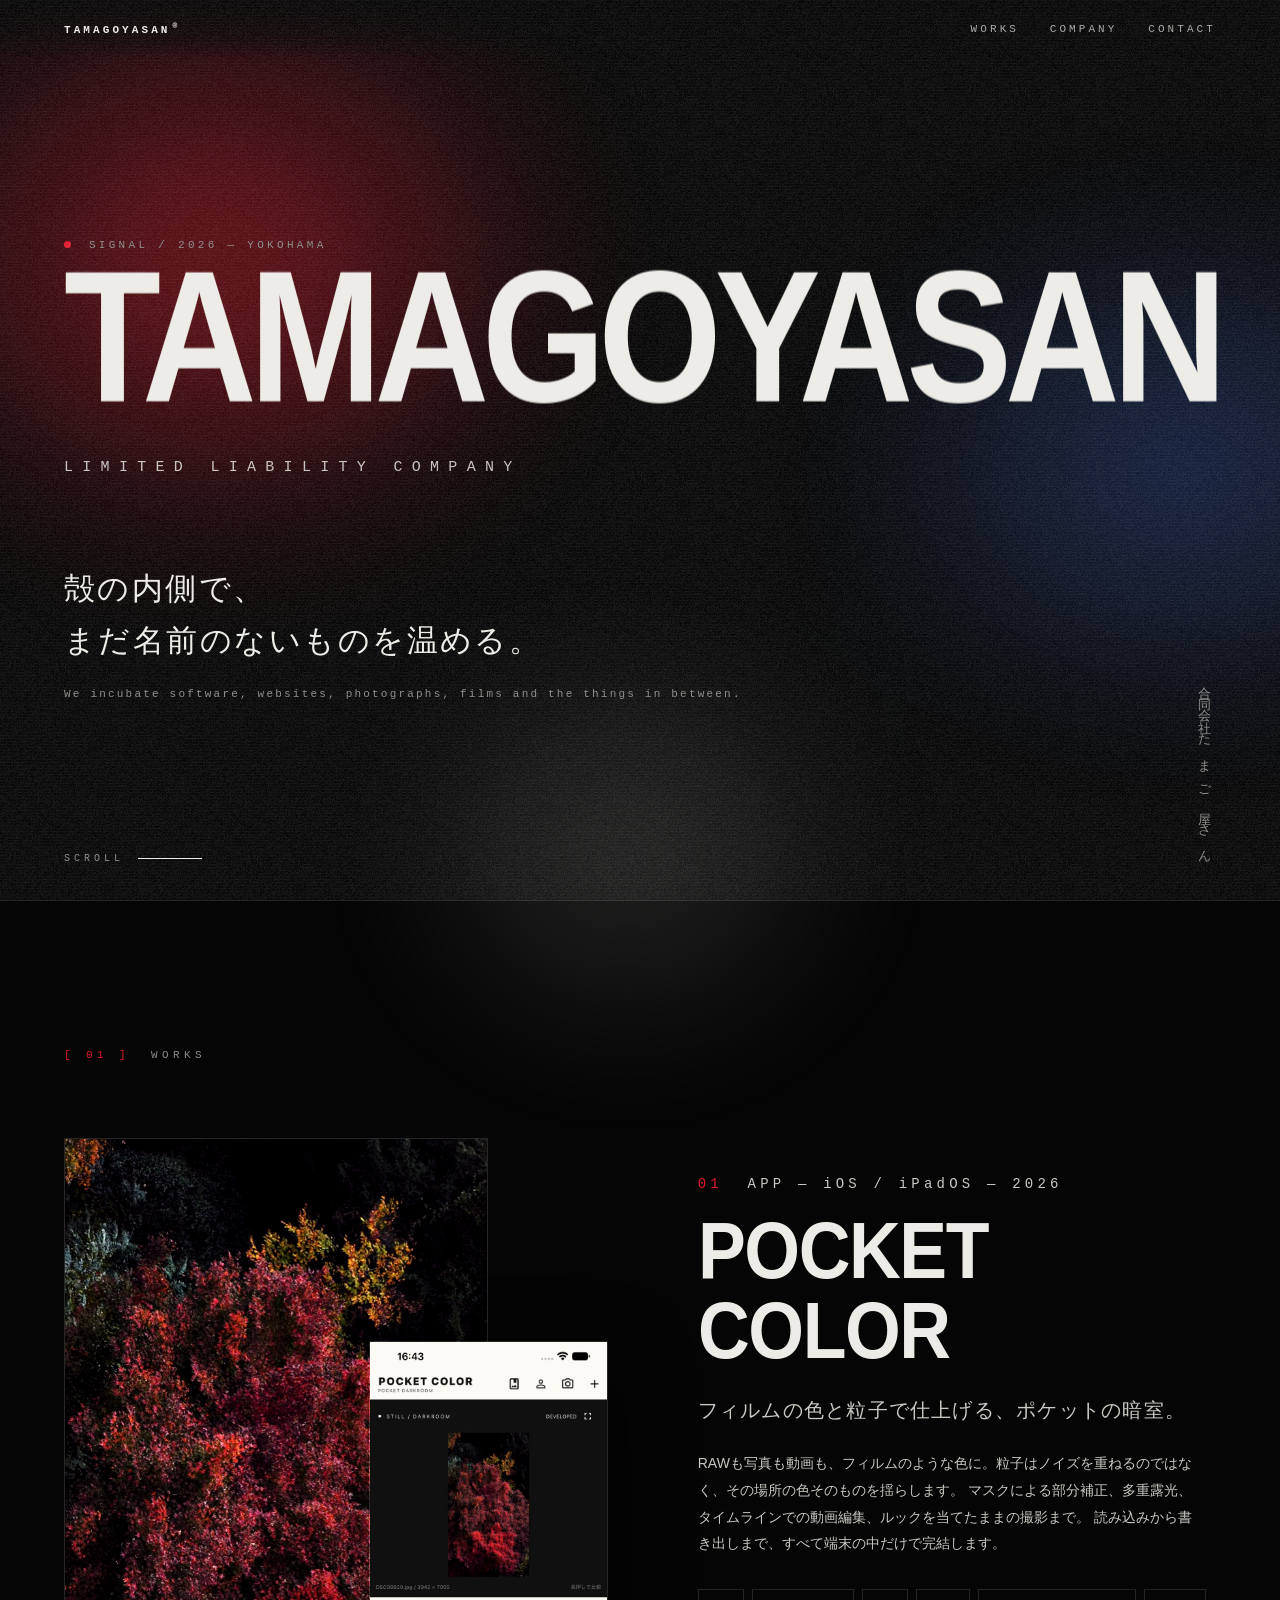
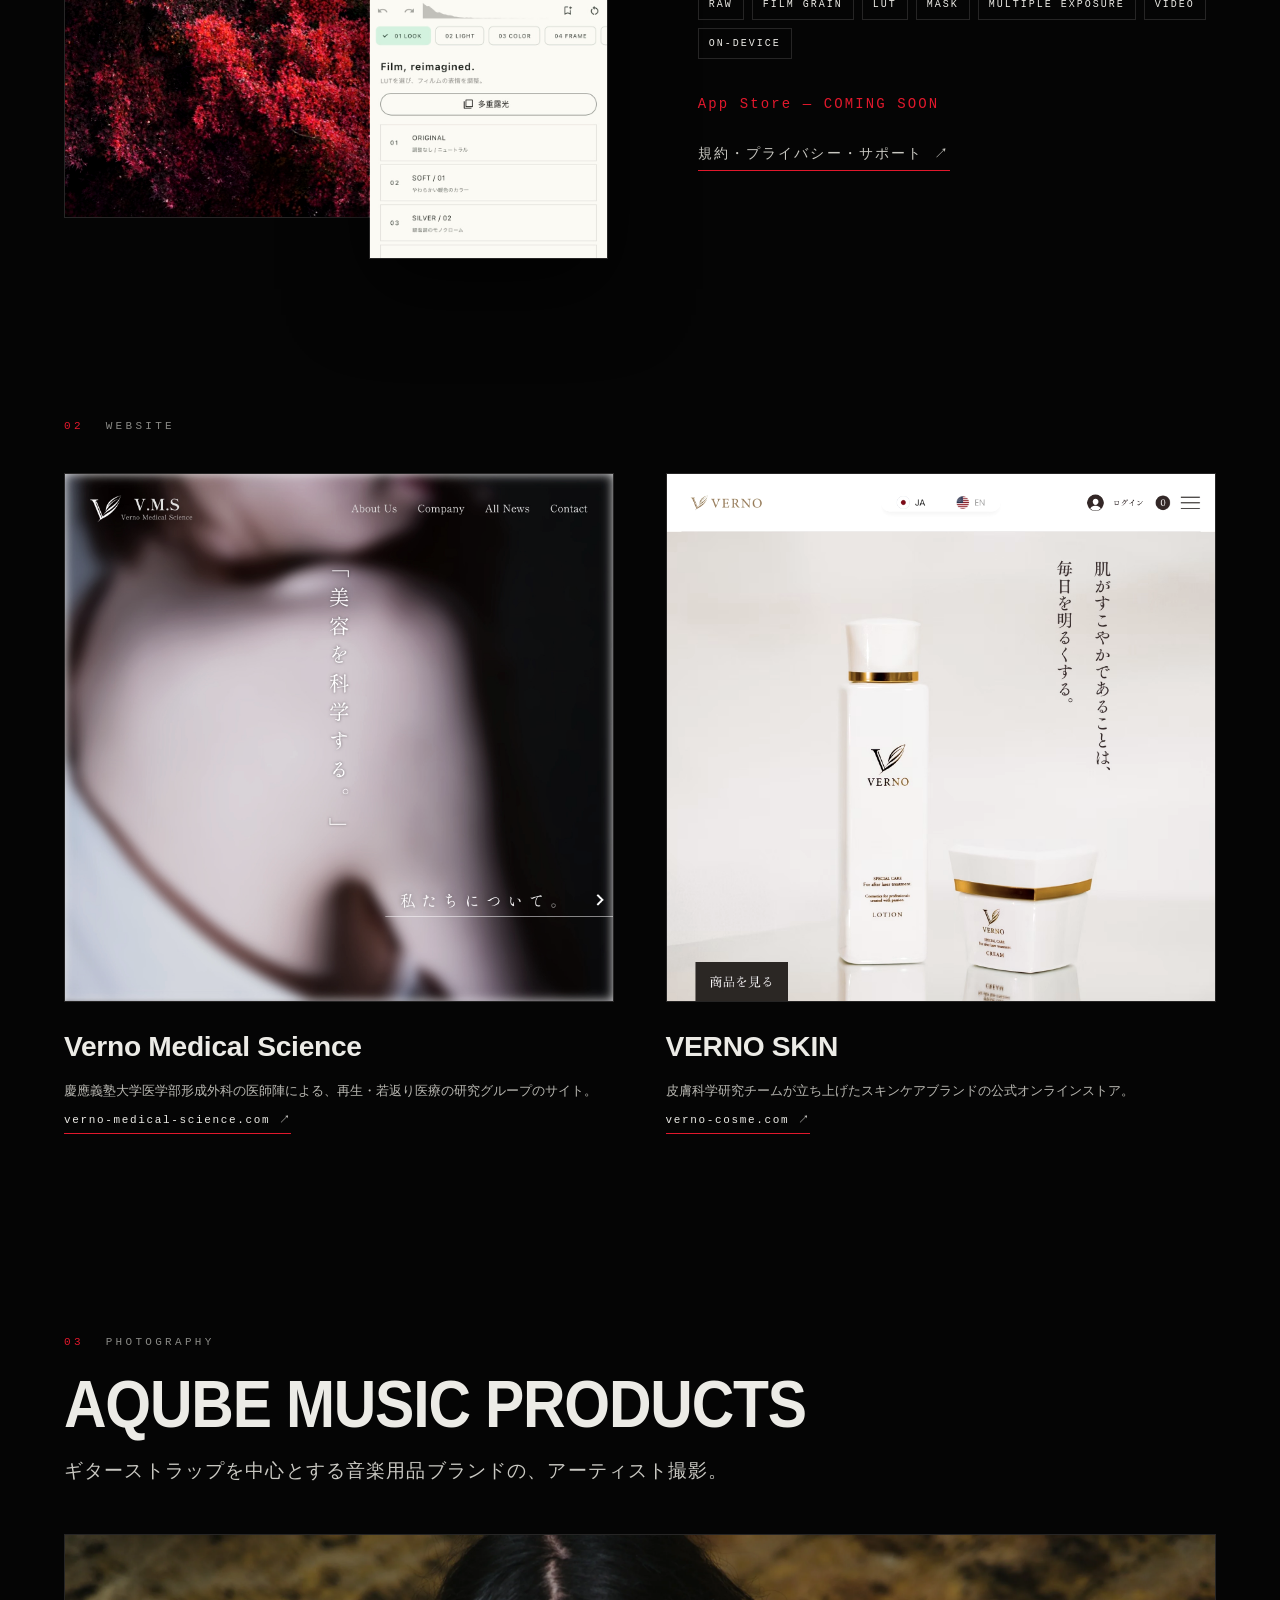
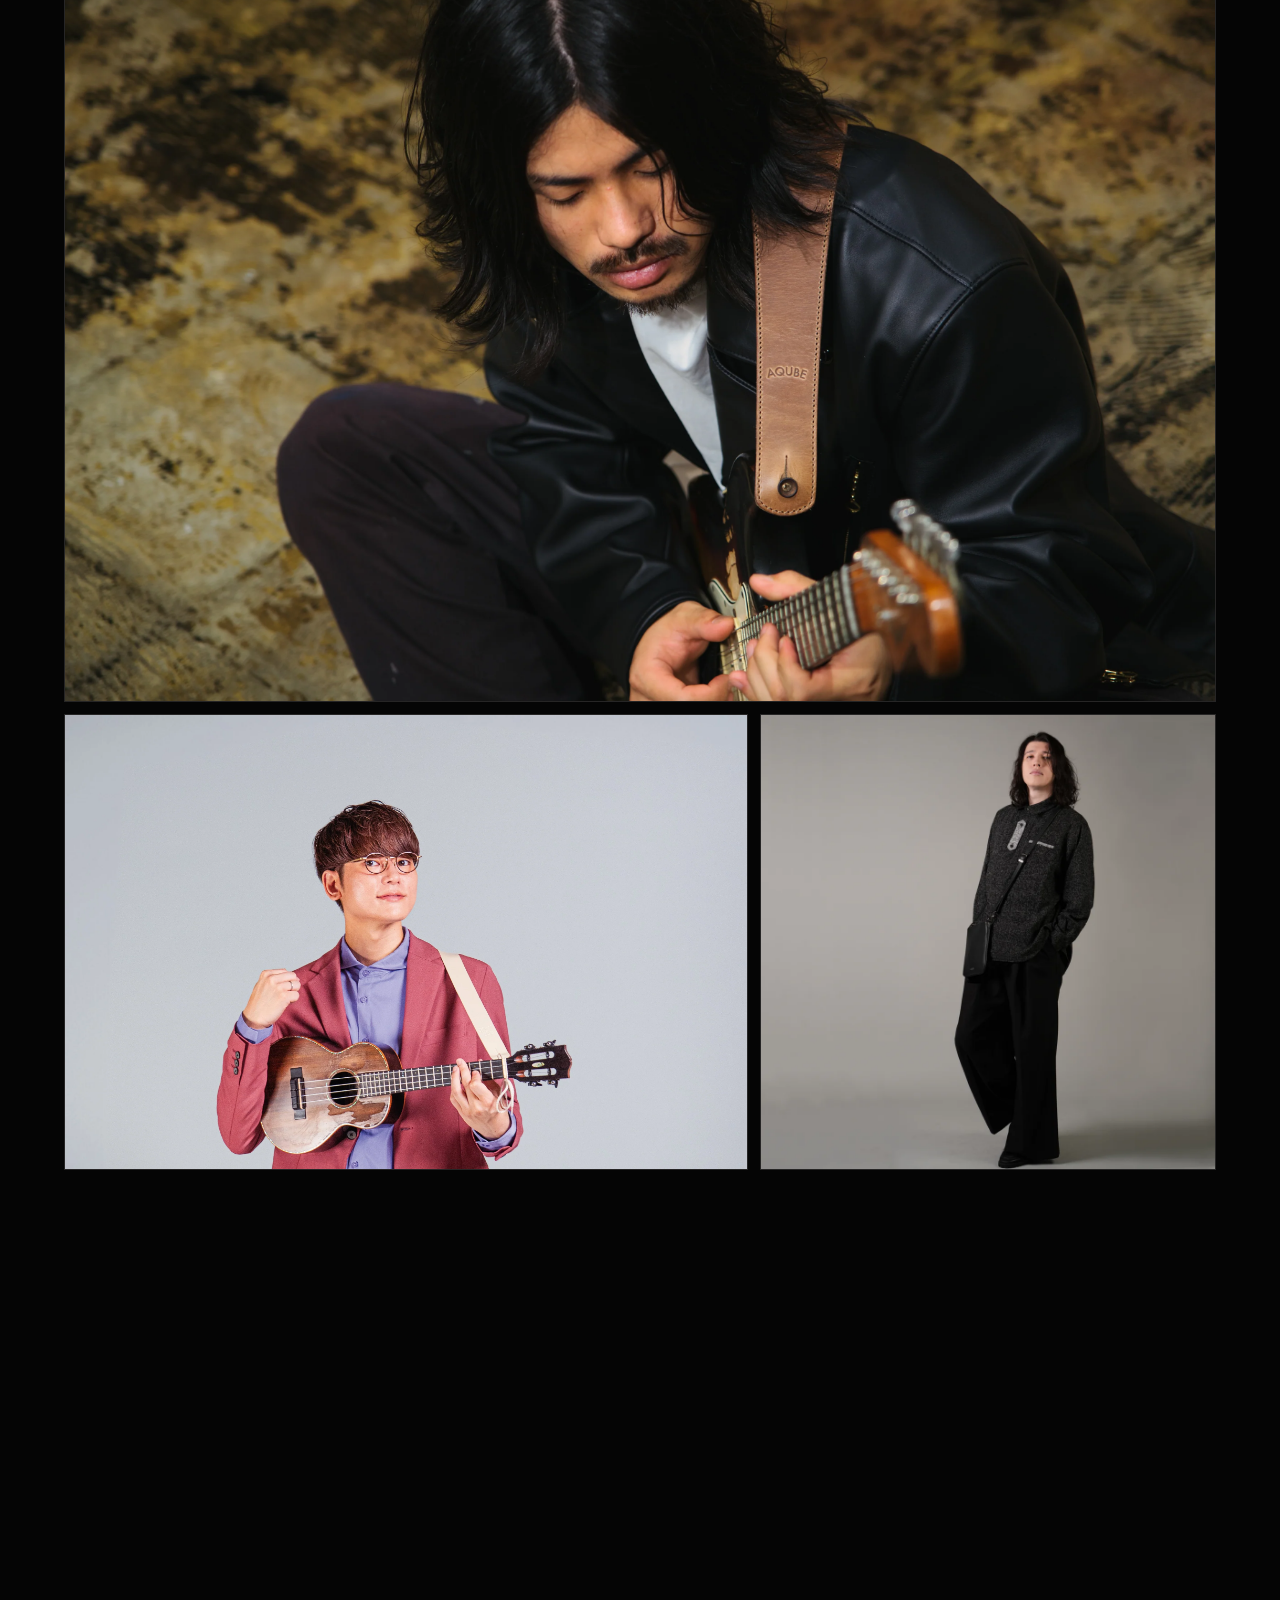
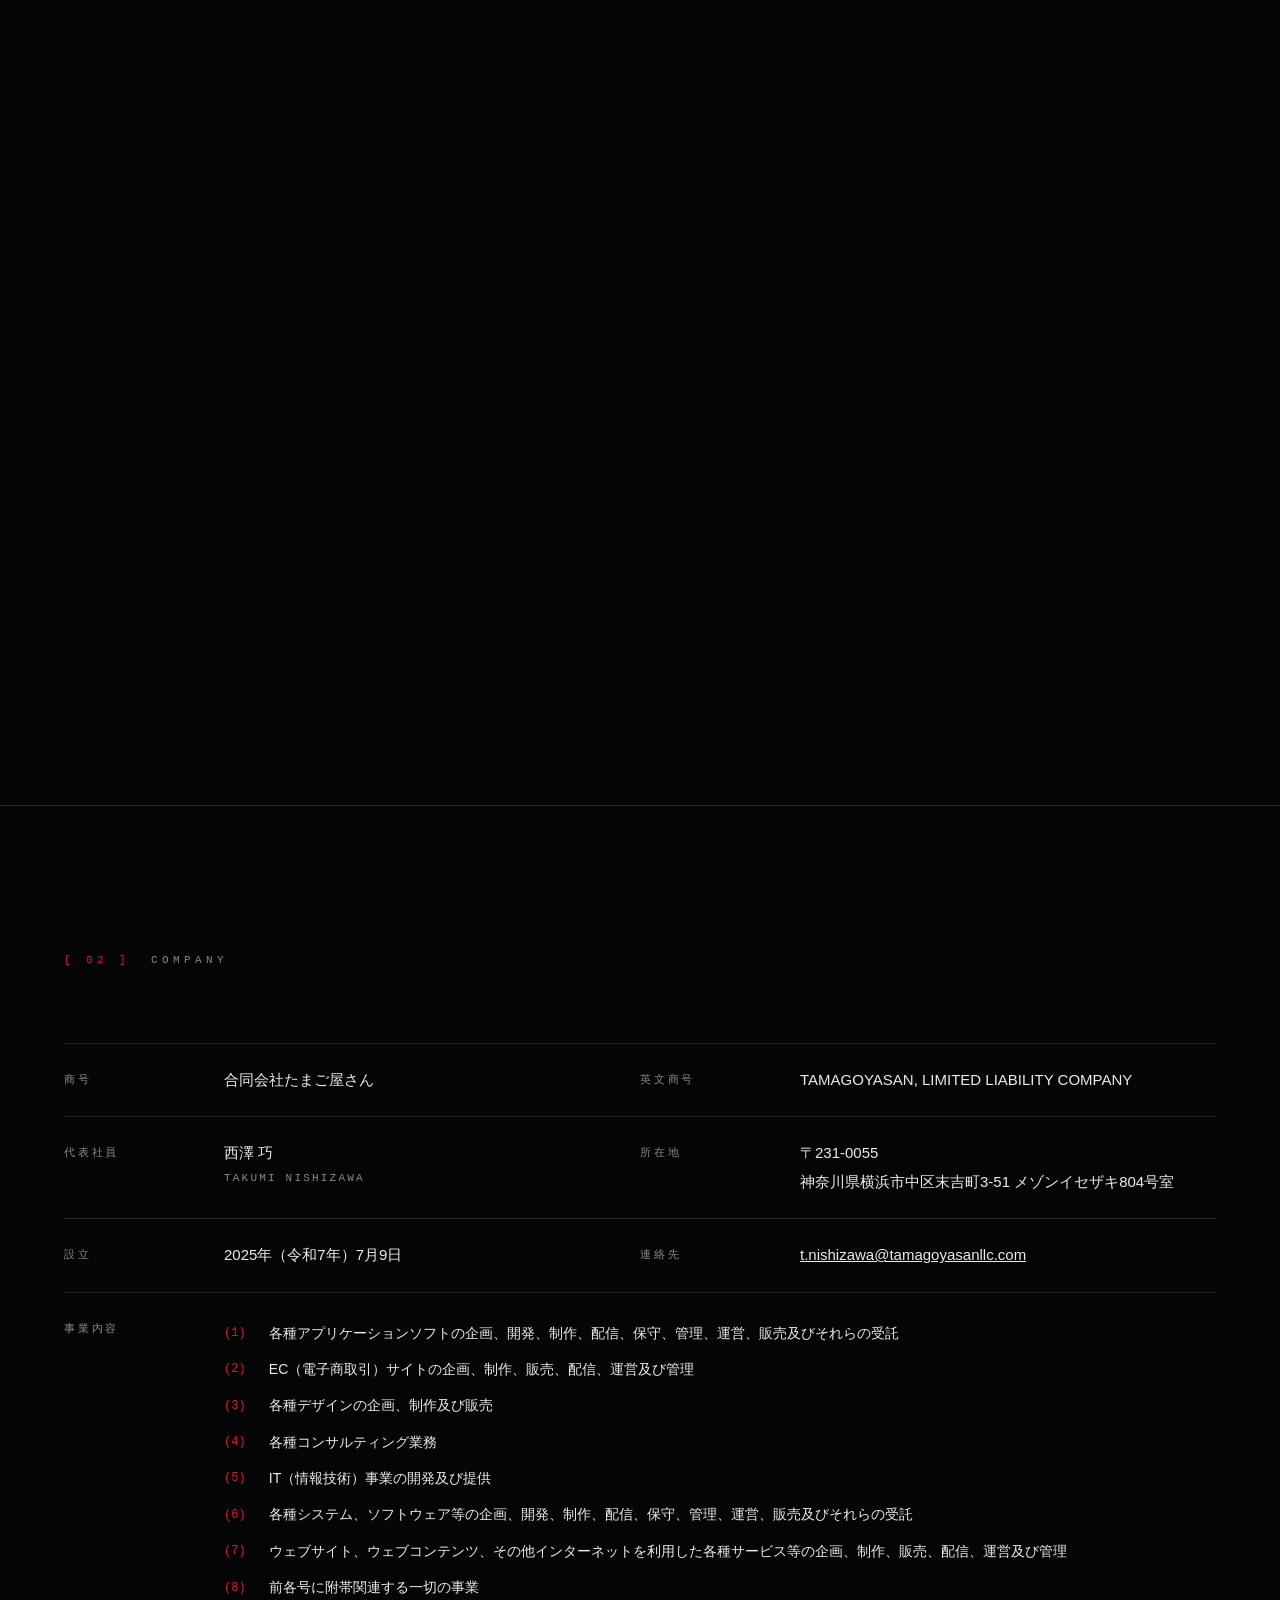
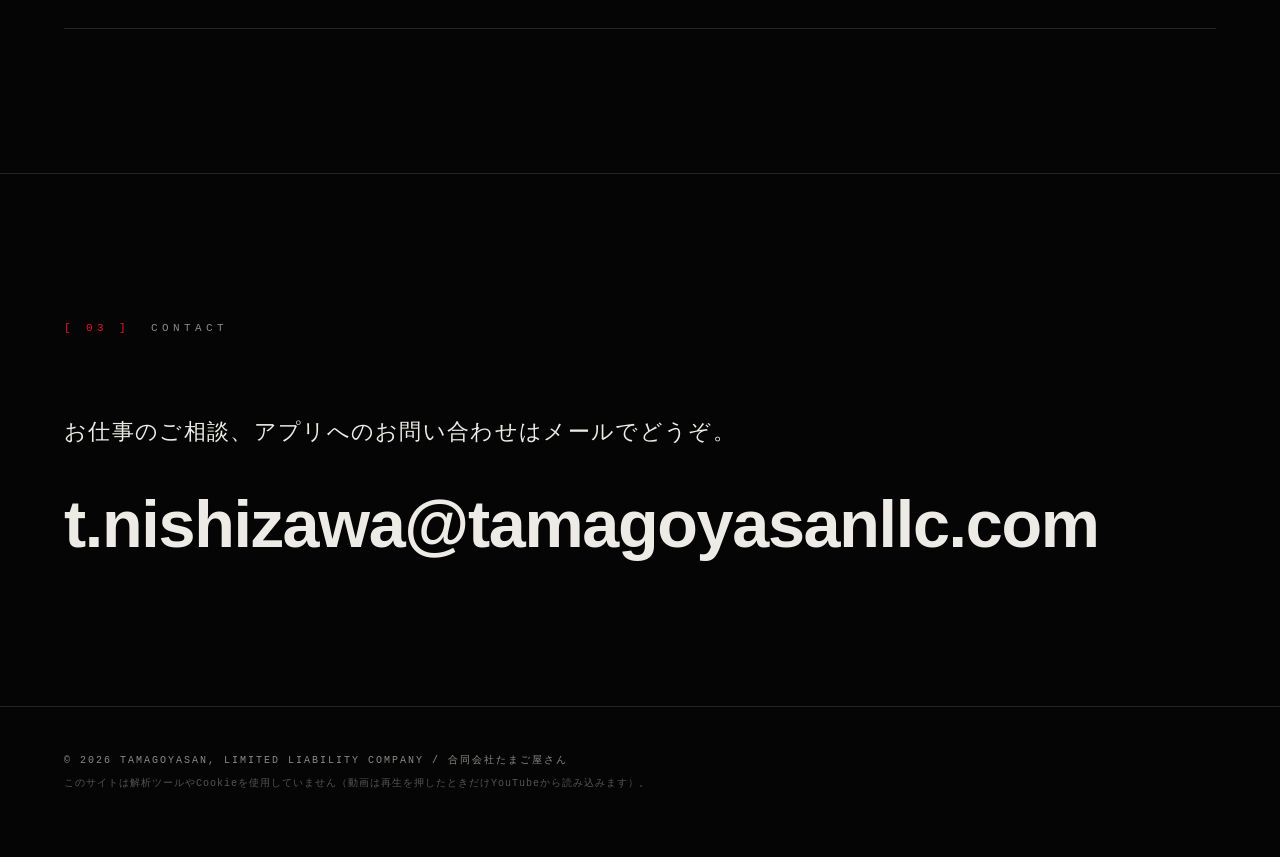
==== index.html @ 2b870dfb "WORKS: Verno sites, AQUBE photography, ORENCH. music video Co-authored-by: Cursor <cursoragent@curso" ====
<!doctype html>
<html lang="ja">
<head>
<meta charset="utf-8">
<meta name="viewport" content="width=device-width, initial-scale=1, viewport-fit=cover">
<title>合同会社たまご屋さん — TAMAGOYASAN, LIMITED LIABILITY COMPANY</title>
<meta name="description" content="合同会社たまご屋さん（TAMAGOYASAN, LIMITED LIABILITY COMPANY）。アプリケーション、ウェブ、デザインの企画・開発。写真・動画アプリ POCKET COLOR を開発しています。">
<meta name="theme-color" content="#050505">
<meta property="og:title" content="合同会社たまご屋さん — TAMAGOYASAN, LLC">
<meta property="og:description" content="アプリケーション、ウェブ、デザインの企画・開発。">
<meta property="og:type" content="website">
<meta property="og:url" content="https://tamagoyasanllc.com/">
<link rel="icon" href="assets/pocket-color-icon.png">
<link rel="stylesheet" href="style.css">
</head>
<body>
<div id="grain" aria-hidden="true"></div>
<div class="veil" aria-hidden="true"><i></i><i></i><i></i></div>
<div class="scan" aria-hidden="true"></div>

<header class="bar">
  <a class="mark" href="#top">TAMAGOYASAN<span>®</span></a>
  <nav>
    <a href="#works">WORKS</a>
    <a href="#company">COMPANY</a>
    <a href="#contact">CONTACT</a>
  </nav>
</header>

<main id="top">
  <section class="hero">
    <p class="signal"><span class="dot"></span> SIGNAL / 2026 — YOKOHAMA</p>
    <h1 class="title" data-text="TAMAGOYASAN">TAMAGOYASAN</h1>
    <p class="sub">LIMITED LIABILITY COMPANY</p>
    <p class="vertical" aria-hidden="true">合同会社たまご屋さん</p>
    <p class="lead">
      殻の内側で、<br>まだ名前のないものを温める。
    </p>
    <p class="lead-en">We incubate software, websites, photographs, films and the things in between.</p>
    <a class="down" href="#works" aria-label="下へ">SCROLL<span></span></a>
  </section>

  <section id="works" class="block">
    <h2 class="label"><span>[ 01 ]</span> WORKS</h2>

    <article class="work reveal">
      <div class="work-visual">
        <img class="shot" src="assets/pocket-color-full.jpg" alt="POCKET COLOR の全画面表示。紅葉を AMBER のルックで現像した写真" loading="lazy">
        <img class="shot small" src="assets/pocket-color-look.jpg" alt="POCKET COLOR のルックを選ぶ画面" loading="lazy">
      </div>
      <div class="work-text">
        <p class="kicker"><span class="no">01</span> APP — iOS / iPadOS — 2026</p>
        <h3 class="glitch" data-text="POCKET COLOR">POCKET COLOR</h3>
        <p class="jp">フィルムの色と粒子で仕上げる、ポケットの暗室。</p>
        <p>
          RAWも写真も動画も、フィルムのような色に。粒子はノイズを重ねるのではなく、その場所の色そのものを揺らします。
          マスクによる部分補正、多重露光、タイムラインでの動画編集、ルックを当てたままの撮影まで。
          読み込みから書き出しまで、すべて端末の中だけで完結します。
        </p>
        <ul class="tags">
          <li>RAW</li><li>FILM GRAIN</li><li>LUT</li><li>MASK</li><li>MULTIPLE EXPOSURE</li><li>VIDEO</li><li>ON-DEVICE</li>
        </ul>
        <p class="links">
          <span class="soon">App Store — COMING SOON</span>
          <a href="https://tamagoya-san.github.io/pocketcolor-lab-legal/legal/">規約・プライバシー・サポート ↗</a>
        </p>
      </div>
    </article>

    <div class="group reveal">
      <p class="kicker"><span class="no">02</span> WEBSITE</p>
      <div class="sites">
        <a class="site" href="https://verno-medical-science.com/" target="_blank" rel="noopener">
          <span class="frame"><img src="assets/verno-medical-science.jpg" alt="Verno Medical Science のトップページ。「美容を科学する。」の縦書き" loading="lazy"></span>
          <span class="caption">
            <strong class="glitch" data-text="Verno Medical Science">Verno Medical Science</strong>
            <span>慶應義塾大学医学部形成外科の医師陣による、再生・若返り医療の研究グループのサイト。</span>
            <span class="url">verno-medical-science.com ↗</span>
          </span>
        </a>
        <a class="site" href="https://www.verno-cosme.com/" target="_blank" rel="noopener">
          <span class="frame"><img src="assets/verno-skin.jpg" alt="VERNO SKIN のトップページ。ローションとクリームの製品写真" loading="lazy"></span>
          <span class="caption">
            <strong class="glitch" data-text="VERNO SKIN">VERNO SKIN</strong>
            <span>皮膚科学研究チームが立ち上げたスキンケアブランドの公式オンラインストア。</span>
            <span class="url">verno-cosme.com ↗</span>
          </span>
        </a>
      </div>
    </div>

    <div class="group reveal">
      <p class="kicker"><span class="no">03</span> PHOTOGRAPHY</p>
      <h3 class="glitch client" data-text="AQUBE MUSIC PRODUCTS">AQUBE MUSIC PRODUCTS</h3>
      <p class="jp">ギターストラップを中心とする音楽用品ブランドの、アーティスト撮影。</p>
      <div class="photos">
        <img class="p1" src="assets/Aqube/DSC05023.webp" alt="AQUBE のストラップを掛け、床に座ってギターを弾く男性" loading="lazy">
        <img class="p2" src="assets/Aqube/card.webp" alt="ウクレレを抱えて拳を握る、眼鏡の男性" loading="lazy">
        <img class="p3" src="assets/Aqube/DSC00308.webp" alt="黒い服にショルダーバッグを掛けて立つ、長髪の男性" loading="lazy">
      </div>
    </div>

    <div class="group reveal">
      <p class="kicker"><span class="no">04</span> MUSIC VIDEO — MAIN CAMERA</p>
      <h3 class="glitch client" data-text="ORENCH.『今更』">ORENCH.『今更』</h3>
      <p class="jp">ミュージックビデオのメインカメラを担当。</p>
      <button class="film" type="button" data-video="Rwt-NJANCQM" aria-label="ORENCH.『今更』Music Video を再生">
        <img src="assets/orench-imasara.jpg" alt="ORENCH.『今更』のサムネイル。上空から見た陸上競技場のトラック" loading="lazy">
        <span class="play" aria-hidden="true">▶ PLAY</span>
      </button>
      <p class="note">再生を押したときだけ YouTube から読み込みます。<a href="https://www.youtube.com/watch?v=Rwt-NJANCQM" target="_blank" rel="noopener">YouTubeで見る ↗</a></p>
    </div>
  </section>

  <section id="company" class="block">
    <h2 class="label"><span>[ 02 ]</span> COMPANY</h2>
    <dl class="profile reveal">
      <div><dt>商号</dt><dd>合同会社たまご屋さん</dd></div>
      <div><dt>英文商号</dt><dd>TAMAGOYASAN, LIMITED LIABILITY COMPANY</dd></div>
      <div><dt>代表社員</dt><dd>西澤 巧 <span class="en">TAKUMI NISHIZAWA</span></dd></div>
      <div><dt>所在地</dt><dd>〒231-0055<br>神奈川県横浜市中区末吉町3-51 メゾンイセザキ804号室</dd></div>
      <div><dt>設立</dt><dd>2025年（令和7年）7月9日</dd></div>
      <div><dt>連絡先</dt><dd><a href="mailto:t.nishizawa@tamagoyasanllc.com">t.nishizawa@tamagoyasanllc.com</a></dd></div>
      <div class="wide">
        <dt>事業内容</dt>
        <dd>
          <ol class="purposes">
            <li>各種アプリケーションソフトの企画、開発、制作、配信、保守、管理、運営、販売及びそれらの受託</li>
            <li>EC（電子商取引）サイトの企画、制作、販売、配信、運営及び管理</li>
            <li>各種デザインの企画、制作及び販売</li>
            <li>各種コンサルティング業務</li>
            <li>IT（情報技術）事業の開発及び提供</li>
            <li>各種システム、ソフトウェア等の企画、開発、制作、配信、保守、管理、運営、販売及びそれらの受託</li>
            <li>ウェブサイト、ウェブコンテンツ、その他インターネットを利用した各種サービス等の企画、制作、販売、配信、運営及び管理</li>
            <li>前各号に附帯関連する一切の事業</li>
          </ol>
        </dd>
      </div>
    </dl>
  </section>

  <section id="contact" class="block contact">
    <h2 class="label"><span>[ 03 ]</span> CONTACT</h2>
    <p class="reveal">お仕事のご相談、アプリへのお問い合わせはメールでどうぞ。</p>
    <a class="mail reveal glitch" data-text="t.nishizawa@tamagoyasanllc.com" href="mailto:t.nishizawa@tamagoyasanllc.com">t.nishizawa@tamagoyasanllc.com</a>
  </section>
</main>

<footer class="foot">
  <p>© 2026 TAMAGOYASAN, LIMITED LIABILITY COMPANY / 合同会社たまご屋さん</p>
  <p class="quiet">このサイトは解析ツールやCookieを使用していません（動画は再生を押したときだけYouTubeから読み込みます）。</p>
</footer>

<script src="main.js"></script>
</body>
</html>
---- style.css ----
:root {
  --ink: #050505;
  --paper: #ecebe6;
  --dim: #8a8a86;
  --line: rgba(236, 235, 230, .14);
  --red: #e1182c;
  --cyan: #3fe0e6;
  --sans: "Helvetica Neue", "Hiragino Kaku Gothic ProN", "Hiragino Sans", "Noto Sans JP", sans-serif;
  --serif: "Hiragino Mincho ProN", "Yu Mincho", "Noto Serif JP", serif;
  --mono: "SF Mono", ui-monospace, Menlo, monospace;
}

* { box-sizing: border-box; }
html { scroll-behavior: smooth; background: var(--ink); }
body {
  margin: 0;
  color: var(--paper);
  background: var(--ink);
  font-family: var(--sans);
  line-height: 1.9;
  -webkit-font-smoothing: antialiased;
  overflow-x: hidden;
}
a { color: inherit; }
::selection { background: var(--red); color: var(--ink); }

/* Film grain, a slow veil of light behind everything, and the faint lines of a screen. */
#grain {
  position: fixed; inset: 0; width: 100%; height: 100%;
  pointer-events: none; z-index: 50; opacity: .075; mix-blend-mode: screen;
}
.veil { position: fixed; inset: -20%; z-index: 0; pointer-events: none; filter: blur(70px); opacity: .9; }
.veil i {
  position: absolute; border-radius: 50%; mix-blend-mode: screen;
  animation: drift 26s ease-in-out infinite alternate;
}
.veil i:nth-child(1) { width: 60vw; height: 70vh; left: 5%; top: 10%; background: radial-gradient(closest-side, rgba(225, 24, 44, .55), transparent); }
.veil i:nth-child(2) { width: 55vw; height: 60vh; right: 0; top: 30%; background: radial-gradient(closest-side, rgba(63, 110, 230, .35), transparent); animation-duration: 34s; animation-delay: -8s; }
.veil i:nth-child(3) { width: 40vw; height: 50vh; left: 35%; bottom: 0; background: radial-gradient(closest-side, rgba(236, 235, 230, .18), transparent); animation-duration: 41s; animation-delay: -15s; }
@keyframes drift {
  0% { transform: translate3d(0, 0, 0) scale(1) rotate(0deg); }
  50% { transform: translate3d(8vw, -6vh, 0) scale(1.15) rotate(12deg); }
  100% { transform: translate3d(-6vw, 8vh, 0) scale(.9) rotate(-8deg); }
}
.scan {
  position: fixed; inset: 0; pointer-events: none; z-index: 49;
  background: repeating-linear-gradient(to bottom, rgba(255, 255, 255, .025) 0 1px, transparent 1px 3px);
}

/* Header */
.bar {
  position: fixed; top: 0; left: 0; right: 0; z-index: 40;
  display: flex; justify-content: space-between; align-items: center;
  padding: max(18px, env(safe-area-inset-top)) 5vw 18px;
  font-family: var(--mono); font-size: 11px; letter-spacing: .28em;
  background: linear-gradient(to bottom, rgba(5, 5, 5, .92), rgba(5, 5, 5, .6) 60%, transparent);
}
.bar .mark { text-decoration: none; font-weight: 700; }
.bar .mark span { font-size: 8px; vertical-align: super; margin-left: 2px; }
.bar nav { display: flex; gap: 2.4vw; }
.bar nav a { text-decoration: none; opacity: .7; transition: opacity .2s; }
.bar nav a:hover { opacity: 1; }

/* Hero */
.hero {
  position: relative; min-height: 100svh;
  display: flex; flex-direction: column; justify-content: center;
  padding: 120px 5vw 80px;
}
.signal { font-family: var(--mono); font-size: 11px; letter-spacing: .3em; color: var(--dim); margin: 0 0 3vh; }
.dot { display: inline-block; width: 7px; height: 7px; border-radius: 50%; background: var(--red); margin-right: 8px; animation: blink 1.6s steps(2) infinite; }
@keyframes blink { 50% { opacity: .15; } }
.title {
  position: relative; margin: 0; line-height: .82;
  font-size: clamp(44px, 12.4vw, 230px); font-weight: 800; letter-spacing: -.045em;
  transform: scaleY(1.18); transform-origin: left bottom;
}
.sub { font-family: var(--mono); letter-spacing: .62em; font-size: clamp(10px, 1.2vw, 15px); margin: 4.5vh 0 0; color: var(--paper); opacity: .82; }
.lead { font-family: var(--serif); font-size: clamp(20px, 2.4vw, 34px); line-height: 1.7; margin: 9vh 0 0; letter-spacing: .08em; }
.lead-en { font-family: var(--mono); font-size: 11px; letter-spacing: .2em; color: var(--dim); margin: 1.5em 0 0; }
.vertical {
  position: absolute; right: 5vw; bottom: 32px;
  writing-mode: vertical-rl; font-family: var(--serif); font-size: 13px; letter-spacing: .9em;
  color: var(--dim); margin: 0;
}
.down {
  position: absolute; left: 5vw; bottom: 32px; font-family: var(--mono); font-size: 10px; letter-spacing: .4em;
  text-decoration: none; color: var(--dim); display: flex; align-items: center; gap: 14px;
}
.down span { display: block; width: 64px; height: 1px; background: var(--dim); position: relative; overflow: hidden; }
.down span::after { content: ""; position: absolute; inset: 0; background: var(--paper); animation: run 2.2s cubic-bezier(.7, 0, .3, 1) infinite; }
@keyframes run { from { transform: translateX(-100%); } to { transform: translateX(100%); } }

/* The glitch: the same word twice, in red and in cyan, cut into slices that slip now and then. */
.glitch, .title { position: relative; }
.glitch::before, .glitch::after, .title::before, .title::after {
  content: attr(data-text); position: absolute; inset: 0; pointer-events: none; opacity: 0;
}
.glitch::before, .title::before { color: var(--red); mix-blend-mode: screen; }
.glitch::after, .title::after { color: var(--cyan); mix-blend-mode: screen; }
.is-glitching::before { opacity: .9; animation: slice-a .42s steps(6) both; }
.is-glitching::after { opacity: .75; animation: slice-b .42s steps(6) both; }
@keyframes slice-a {
  0% { clip-path: inset(10% 0 70% 0); transform: translate(-6px, 0); }
  20% { clip-path: inset(55% 0 20% 0); transform: translate(5px, 0); }
  40% { clip-path: inset(30% 0 45% 0); transform: translate(-3px, 0); }
  60% { clip-path: inset(80% 0 5% 0); transform: translate(7px, 0); }
  80% { clip-path: inset(5% 0 85% 0); transform: translate(-4px, 0); }
  100% { clip-path: inset(0 0 100% 0); transform: none; }
}
@keyframes slice-b {
  0% { clip-path: inset(65% 0 10% 0); transform: translate(6px, 0); }
  20% { clip-path: inset(15% 0 60% 0); transform: translate(-5px, 0); }
  40% { clip-path: inset(40% 0 35% 0); transform: translate(4px, 0); }
  60% { clip-path: inset(0 0 80% 0); transform: translate(-7px, 0); }
  80% { clip-path: inset(75% 0 10% 0); transform: translate(3px, 0); }
  100% { clip-path: inset(100% 0 0 0); transform: none; }
}

/* Sections */
.block { padding: 16vh 5vw; border-top: 1px solid var(--line); position: relative; }
.label { font-family: var(--mono); font-weight: 400; font-size: 11px; letter-spacing: .4em; margin: 0 0 8vh; color: var(--dim); }
.label span { color: var(--red); margin-right: 10px; }

.work { display: grid; grid-template-columns: minmax(0, 1.05fr) minmax(0, 1fr); gap: 7vw; align-items: center; }
.work-visual { position: relative; aspect-ratio: 4 / 5; }
.shot { position: absolute; display: block; object-fit: cover; border: 1px solid var(--line); filter: contrast(1.08) saturate(1.05); }
.work-visual .shot:first-child { inset: 0 22% 0 0; width: 78%; height: 100%; }
.work-visual .shot.small { width: 44%; right: 0; bottom: -6%; aspect-ratio: 1284 / 2778; height: auto; box-shadow: 0 30px 80px rgba(0, 0, 0, .7); }
.kicker { font-family: var(--mono); font-size: 11px; letter-spacing: .3em; color: var(--dim); margin: 0; }
.work h3 { font-size: clamp(38px, 5.6vw, 88px); line-height: 1; letter-spacing: -.02em; margin: .3em 0 .4em; font-weight: 800; transform: scaleY(1.12); transform-origin: left; }
.work .jp { font-family: var(--serif); font-size: clamp(16px, 1.6vw, 21px); letter-spacing: .06em; }
.work p { font-size: 14px; color: #c9c8c2; max-width: 36em; }
.tags { list-style: none; padding: 0; margin: 2em 0; display: flex; flex-wrap: wrap; gap: 8px; }
.tags li { font-family: var(--mono); font-size: 10px; letter-spacing: .2em; border: 1px solid var(--line); padding: 5px 10px; }
.links { display: flex; flex-wrap: wrap; gap: 24px; font-family: var(--mono); font-size: 11px; letter-spacing: .15em; }
.links a { text-decoration: none; border-bottom: 1px solid var(--red); padding-bottom: 2px; }
.soon { color: var(--red); }

.kicker .no { color: var(--red); margin-right: 12px; }
.group { margin-top: 22vh; }
.group .client { font-size: clamp(30px, 4.6vw, 72px); line-height: 1.05; letter-spacing: -.02em; margin: .35em 0 .3em; font-weight: 800; transform: scaleY(1.12); transform-origin: left; }
.group .jp { font-family: var(--serif); font-size: clamp(15px, 1.5vw, 19px); letter-spacing: .06em; margin: 0 0 5vh; color: #c9c8c2; }

.sites { display: grid; grid-template-columns: 1fr 1fr; gap: 4vw; margin-top: 4vh; }
.site { display: block; text-decoration: none; }
.site .frame { display: block; overflow: hidden; border: 1px solid var(--line); aspect-ratio: 1714 / 1646; }
.site img { display: block; width: 100%; height: 100%; object-fit: cover; filter: grayscale(.35) contrast(1.05); transition: transform 1.2s cubic-bezier(.2, .7, .2, 1), filter .6s; }
.site:hover img { transform: scale(1.04); filter: none; }
.caption { display: grid; gap: .4em; padding-top: 18px; }
.caption strong { font-size: clamp(20px, 2.2vw, 30px); letter-spacing: -.01em; font-weight: 800; }
.caption span { font-size: 13px; color: #b9b8b2; }
.caption .url { font-family: var(--mono); font-size: 11px; letter-spacing: .15em; color: var(--paper); border-bottom: 1px solid var(--red); justify-self: start; padding-bottom: 2px; }

.photos { display: grid; grid-template-columns: 1.5fr 1fr; gap: 12px; }
.photos img { display: block; width: 100%; height: auto; object-fit: cover; border: 1px solid var(--line); }
.photos .p1 { grid-column: 1 / -1; aspect-ratio: 3200 / 2131; }
.photos .p2 { aspect-ratio: 2600 / 1734; }
.photos .p3 { aspect-ratio: 1; }

.film { position: relative; display: block; width: 100%; padding: 0; border: 1px solid var(--line); background: #000; cursor: pointer; aspect-ratio: 16 / 9; overflow: hidden; color: var(--paper); }
.film img { width: 100%; height: 100%; object-fit: cover; display: block; transition: transform 1.2s cubic-bezier(.2, .7, .2, 1), opacity .4s; opacity: .85; }
.film:hover img { transform: scale(1.03); opacity: 1; }
.film .play { position: absolute; left: 24px; bottom: 22px; font-family: var(--mono); font-size: 12px; letter-spacing: .35em; padding: 10px 16px; border: 1px solid var(--paper); background: rgba(5, 5, 5, .55); }
.film:hover .play { background: var(--red); border-color: var(--red); }
.film iframe { position: absolute; inset: 0; width: 100%; height: 100%; border: 0; }
.note { font-family: var(--mono); font-size: 10px; letter-spacing: .12em; color: var(--dim); margin-top: 14px; }
.note a { margin-left: 12px; color: var(--paper); }

.profile { margin: 0; display: grid; grid-template-columns: 1fr 1fr; border-top: 1px solid var(--line); }
.profile > div { display: grid; grid-template-columns: 9em 1fr; gap: 1em; padding: 22px 0; border-bottom: 1px solid var(--line); padding-right: 3vw; }
.profile .wide { grid-column: 1 / -1; }
.profile dt { font-family: var(--mono); font-size: 11px; letter-spacing: .25em; color: var(--dim); padding-top: .35em; }
.profile dd { margin: 0; font-size: 15px; }
.profile .en { display: block; font-family: var(--mono); font-size: 11px; letter-spacing: .2em; color: var(--dim); }
.profile .todo { color: var(--red); }
.purposes { margin: 0; padding: 0; list-style: none; counter-reset: p; }
.purposes li { counter-increment: p; display: grid; grid-template-columns: 3.2em 1fr; font-size: 14px; padding: .35em 0; }
.purposes li::before { content: "(" counter(p) ")"; font-family: var(--mono); color: var(--red); font-size: 12px; padding-top: .2em; }

.contact p { font-family: var(--serif); font-size: clamp(16px, 1.8vw, 22px); letter-spacing: .06em; margin: 0 0 4vh; }
.mail {
  display: inline-block; text-decoration: none; font-weight: 800; letter-spacing: -.02em;
  font-size: clamp(22px, 5.2vw, 86px); line-height: 1.1; word-break: break-all;
}
.mail:hover { color: var(--red); }

.foot { padding: 40px 5vw 60px; border-top: 1px solid var(--line); font-family: var(--mono); font-size: 10px; letter-spacing: .2em; color: var(--dim); }
.foot p { margin: .4em 0; }
.foot .quiet { opacity: .6; letter-spacing: .1em; }

/* Things arrive the way a signal locks on: out of noise, a little late. */
.reveal { opacity: 0; transform: translateY(24px); filter: blur(6px); transition: opacity 1.1s ease, transform 1.1s cubic-bezier(.2, .7, .2, 1), filter 1.1s ease; }
.reveal.in { opacity: 1; transform: none; filter: none; }

@media (max-width: 820px) {
  .bar nav { gap: 16px; }
  .bar nav a { font-size: 9px; letter-spacing: .2em; }
  .vertical { display: none; }
  .work { grid-template-columns: 1fr; gap: 12vh; }
  .work-visual { max-width: 460px; }
  .sites { grid-template-columns: 1fr; gap: 8vh; }
  .profile { grid-template-columns: 1fr; }
  .profile > div { grid-template-columns: 1fr; gap: .2em; }
  .purposes li { grid-template-columns: 2.8em 1fr; }
}

@media (prefers-reduced-motion: reduce) {
  *, *::before, *::after { animation: none !important; transition: none !important; }
  .reveal { opacity: 1; transform: none; filter: none; }
}

main, .foot { position: relative; z-index: 1; }
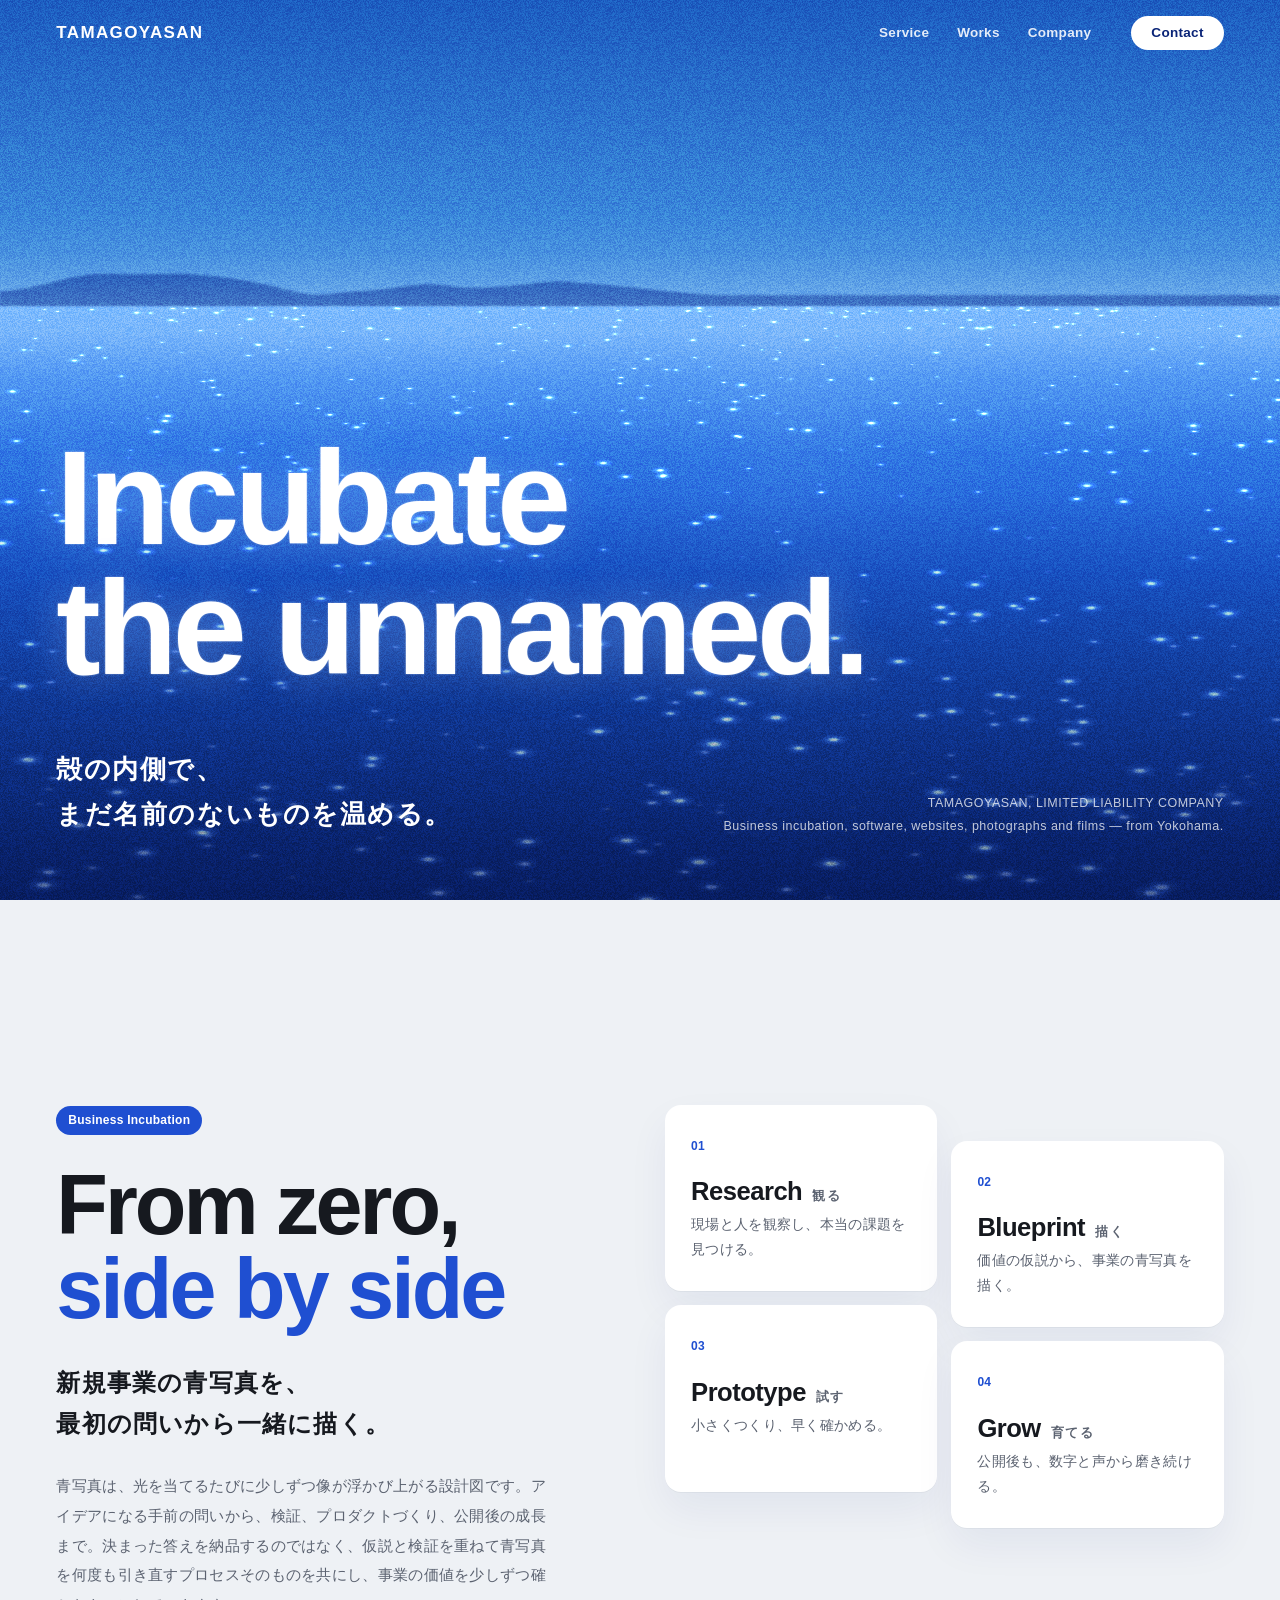
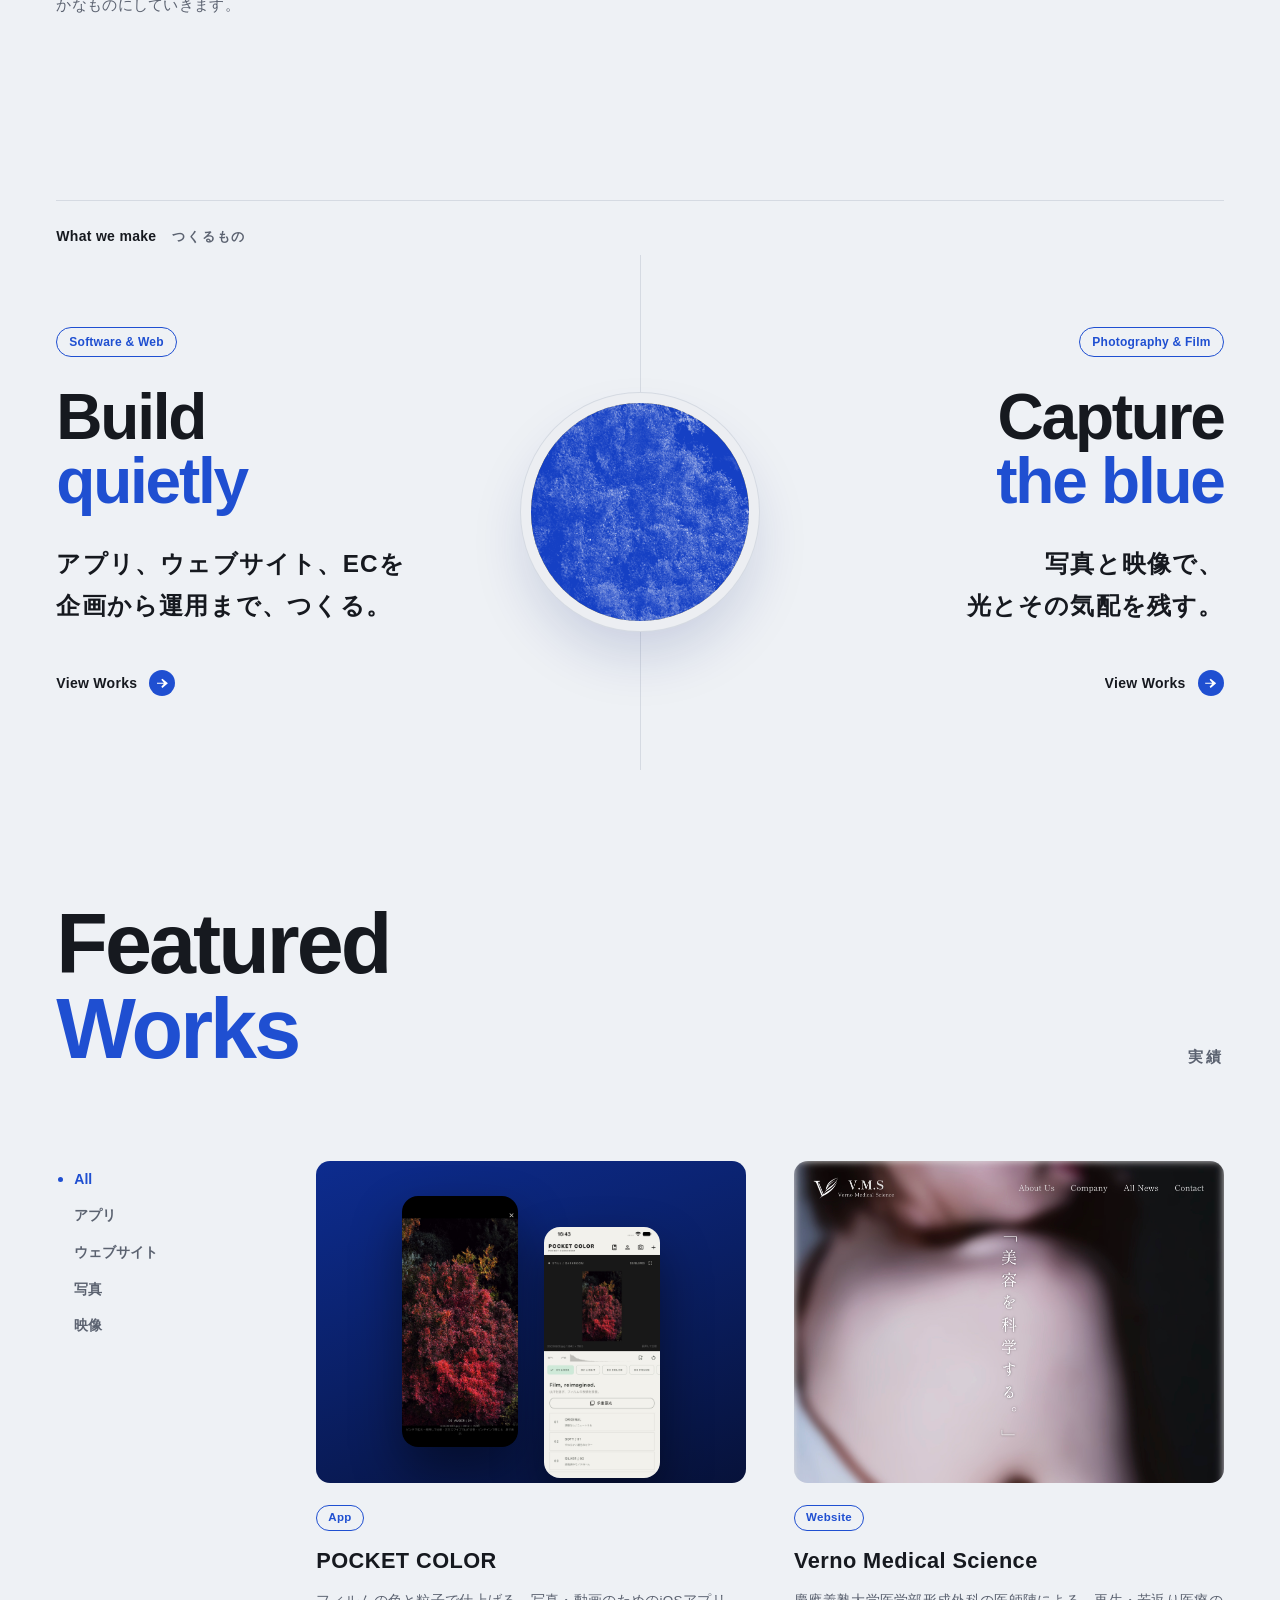
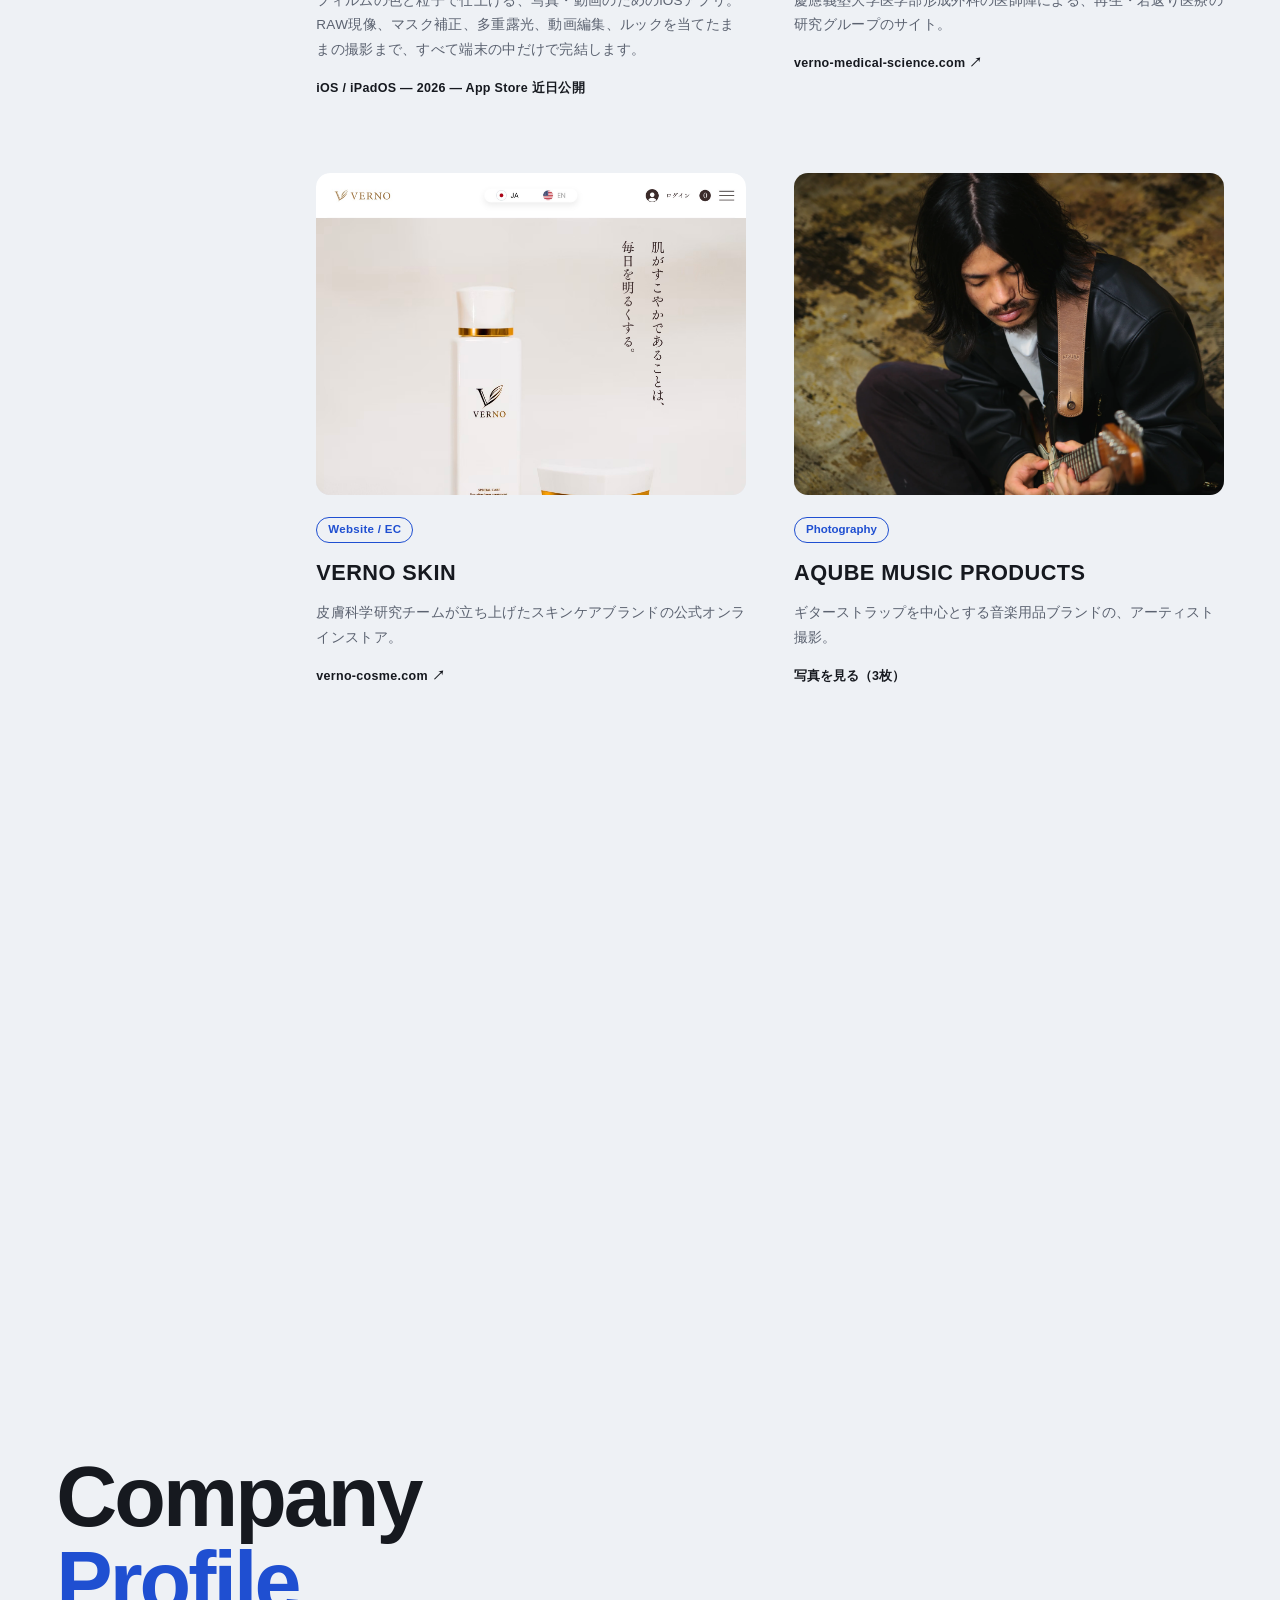
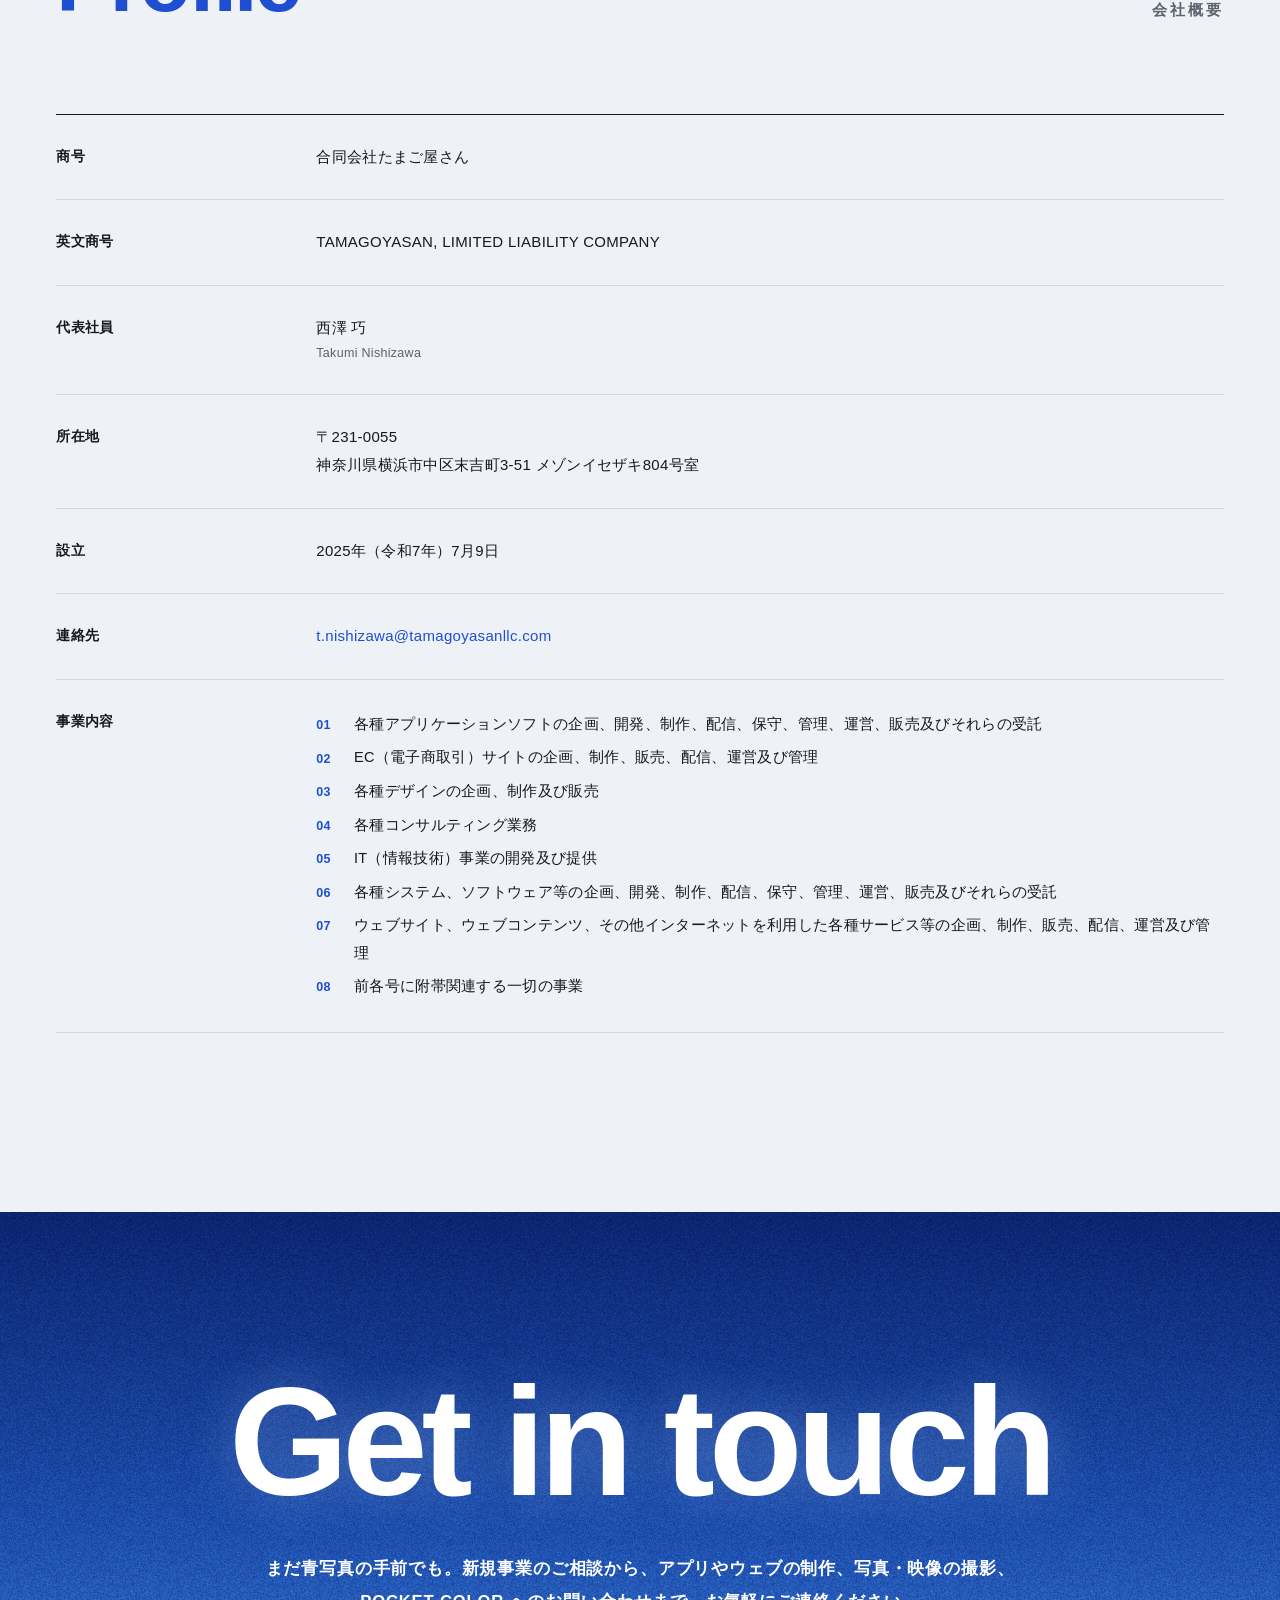
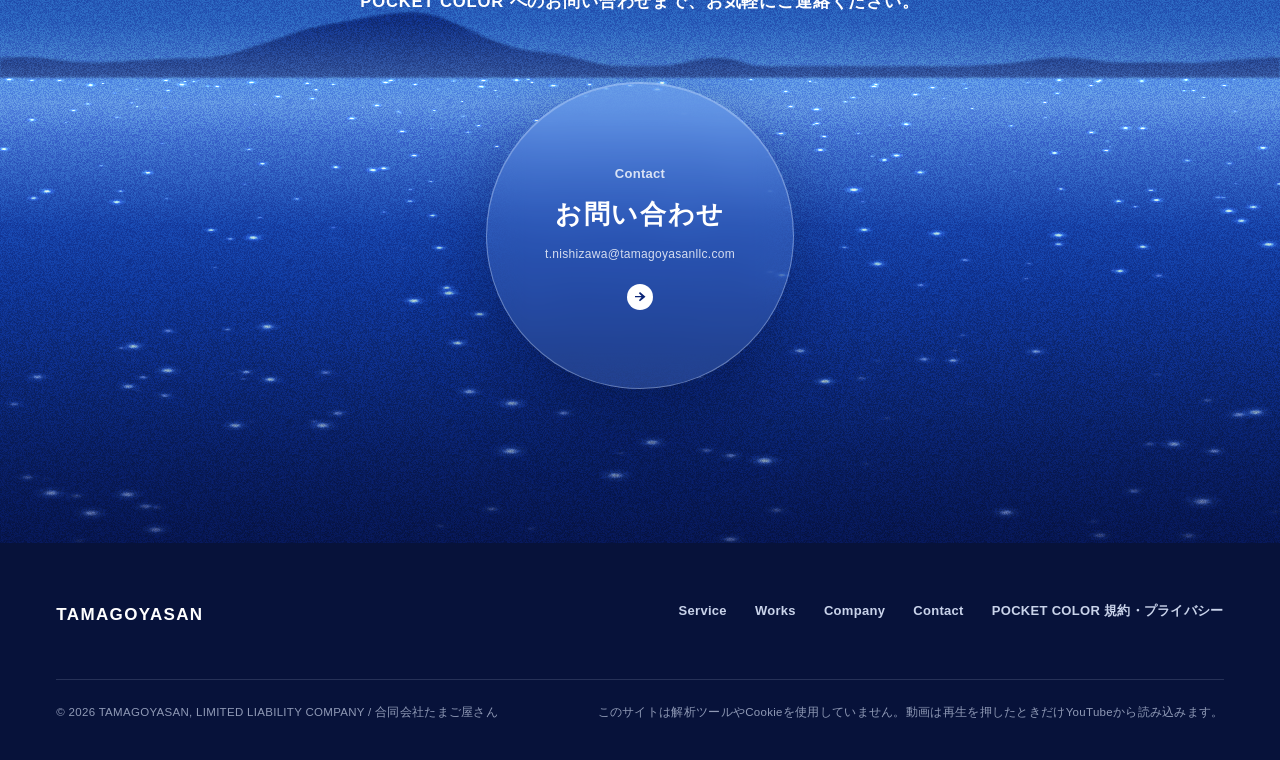
==== commit 7ca95b05: "Redesign: blue sea, business incubation first, ORENCH. as ongoing work Co-authored-by: Cursor <curso" ====
--- a/index.html
+++ b/index.html
@@ -4,124 +4,153 @@
 <meta charset="utf-8">
 <meta name="viewport" content="width=device-width, initial-scale=1, viewport-fit=cover">
 <title>合同会社たまご屋さん — TAMAGOYASAN, LIMITED LIABILITY COMPANY</title>
-<meta name="description" content="合同会社たまご屋さん（TAMAGOYASAN, LIMITED LIABILITY COMPANY）。アプリケーション、ウェブ、デザインの企画・開発。写真・動画アプリ POCKET COLOR を開発しています。">
-<meta name="theme-color" content="#050505">
+<meta name="description" content="合同会社たまご屋さん（TAMAGOYASAN, LIMITED LIABILITY COMPANY）。新規事業の青写真を一緒に描く、伴走とプロセス型の事業価値創出。アプリ、ウェブ、写真、映像の制作。写真・動画アプリ POCKET COLOR を開発しています。">
+<meta name="theme-color" content="#0c2a86">
 <meta property="og:title" content="合同会社たまご屋さん — TAMAGOYASAN, LLC">
-<meta property="og:description" content="アプリケーション、ウェブ、デザインの企画・開発。">
+<meta property="og:description" content="殻の内側で、まだ名前のないものを温める。">
 <meta property="og:type" content="website">
 <meta property="og:url" content="https://tamagoyasanllc.com/">
 <link rel="icon" href="assets/pocket-color-icon.png">
 <link rel="stylesheet" href="style.css">
 </head>
 <body>
-<div id="grain" aria-hidden="true"></div>
-<div class="veil" aria-hidden="true"><i></i><i></i><i></i></div>
-<div class="scan" aria-hidden="true"></div>
-
-<header class="bar">
-  <a class="mark" href="#top">TAMAGOYASAN<span>®</span></a>
-  <nav>
-    <a href="#works">WORKS</a>
-    <a href="#company">COMPANY</a>
-    <a href="#contact">CONTACT</a>
+<header class="bar" data-theme="dark">
+  <a class="logo" href="#top">TAMAGOYASAN</a>
+  <nav class="nav">
+    <a href="#service">Service</a>
+    <a href="#works">Works</a>
+    <a href="#company">Company</a>
   </nav>
+  <a class="pill" href="#contact"><span data-roll="Contact">Contact</span></a>
 </header>
 
 <main id="top">
-  <section class="hero">
-    <p class="signal"><span class="dot"></span> SIGNAL / 2026 — YOKOHAMA</p>
-    <h1 class="title" data-text="TAMAGOYASAN">TAMAGOYASAN</h1>
-    <p class="sub">LIMITED LIABILITY COMPANY</p>
-    <p class="vertical" aria-hidden="true">合同会社たまご屋さん</p>
-    <p class="lead">
-      殻の内側で、<br>まだ名前のないものを温める。
-    </p>
-    <p class="lead-en">We incubate software, websites, photographs, films and the things in between.</p>
-    <a class="down" href="#works" aria-label="下へ">SCROLL<span></span></a>
-  </section>
-
-  <section id="works" class="block">
-    <h2 class="label"><span>[ 01 ]</span> WORKS</h2>
-
-    <article class="work reveal">
-      <div class="work-visual">
-        <img class="shot" src="assets/pocket-color-full.jpg" alt="POCKET COLOR の全画面表示。紅葉を AMBER のルックで現像した写真" loading="lazy">
-        <img class="shot small" src="assets/pocket-color-look.jpg" alt="POCKET COLOR のルックを選ぶ画面" loading="lazy">
-      </div>
-      <div class="work-text">
-        <p class="kicker"><span class="no">01</span> APP — iOS / iPadOS — 2026</p>
-        <h3 class="glitch" data-text="POCKET COLOR">POCKET COLOR</h3>
-        <p class="jp">フィルムの色と粒子で仕上げる、ポケットの暗室。</p>
-        <p>
-          RAWも写真も動画も、フィルムのような色に。粒子はノイズを重ねるのではなく、その場所の色そのものを揺らします。
-          マスクによる部分補正、多重露光、タイムラインでの動画編集、ルックを当てたままの撮影まで。
-          読み込みから書き出しまで、すべて端末の中だけで完結します。
-        </p>
-        <ul class="tags">
-          <li>RAW</li><li>FILM GRAIN</li><li>LUT</li><li>MASK</li><li>MULTIPLE EXPOSURE</li><li>VIDEO</li><li>ON-DEVICE</li>
-        </ul>
-        <p class="links">
-          <span class="soon">App Store — COMING SOON</span>
-          <a href="https://tamagoya-san.github.io/pocketcolor-lab-legal/legal/">規約・プライバシー・サポート ↗</a>
-        </p>
-      </div>
-    </article>
-
-    <div class="group reveal">
-      <p class="kicker"><span class="no">02</span> WEBSITE</p>
-      <div class="sites">
-        <a class="site" href="https://verno-medical-science.com/" target="_blank" rel="noopener">
-          <span class="frame"><img src="assets/verno-medical-science.jpg" alt="Verno Medical Science のトップページ。「美容を科学する。」の縦書き" loading="lazy"></span>
-          <span class="caption">
-            <strong class="glitch" data-text="Verno Medical Science">Verno Medical Science</strong>
-            <span>慶應義塾大学医学部形成外科の医師陣による、再生・若返り医療の研究グループのサイト。</span>
-            <span class="url">verno-medical-science.com ↗</span>
+  <section class="hero blue" data-theme="dark">
+    <canvas class="sea" aria-hidden="true"></canvas>
+    <div class="grain" aria-hidden="true"></div>
+    <div class="hero-in">
+      <h1 class="hero-title rise">Incubate<br>the unnamed.</h1>
+      <div class="hero-foot rise">
+        <p class="hero-jp">殻の内側で、<br>まだ名前のないものを温める。</p>
+        <p class="hero-en">TAMAGOYASAN, LIMITED LIABILITY COMPANY<br>Business incubation, software, websites, photographs and films — from Yokohama.</p>
+      </div>
+    </div>
+  </section>
+
+  <section id="service" class="service paper" data-theme="light">
+    <div class="core">
+      <div class="core-text rise">
+        <p class="tag">Business Incubation</p>
+        <h2 class="big">From zero,<br><em>side by side</em></h2>
+        <p class="lead">新規事業の青写真を、<br>最初の問いから一緒に描く。</p>
+        <p class="body">青写真は、光を当てるたびに少しずつ像が浮かび上がる設計図です。アイデアになる手前の問いから、検証、プロダクトづくり、公開後の成長まで。決まった答えを納品するのではなく、仮説と検証を重ねて青写真を何度も引き直すプロセスそのものを共にし、事業の価値を少しずつ確かなものにしていきます。</p>
+      </div>
+      <ol class="steps">
+        <li class="rise"><span class="step-no">01</span><strong>Research<small>観る</small></strong><p>現場と人を観察し、本当の課題を見つける。</p></li>
+        <li class="rise"><span class="step-no">02</span><strong>Blueprint<small>描く</small></strong><p>価値の仮説から、事業の青写真を描く。</p></li>
+        <li class="rise"><span class="step-no">03</span><strong>Prototype<small>試す</small></strong><p>小さくつくり、早く確かめる。</p></li>
+        <li class="rise"><span class="step-no">04</span><strong>Grow<small>育てる</small></strong><p>公開後も、数字と声から磨き続ける。</p></li>
+      </ol>
+    </div>
+
+    <p class="make rise">What we make<span>つくるもの</span></p>
+    <div class="split">
+      <div class="side rise">
+        <p class="tag tag-line">Software &amp; Web</p>
+        <h3 class="big mid">Build<br><em>quietly</em></h3>
+        <p class="lead">アプリ、ウェブサイト、ECを<br>企画から運用まで、つくる。</p>
+        <a class="more" href="#works" data-filter-link="build"><span data-roll="View Works">View Works</span><i></i></a>
+      </div>
+      <div class="axis" aria-hidden="true"><span class="lens"><img src="assets/pocket-color-full.jpg" alt=""></span></div>
+      <div class="side side-r rise">
+        <p class="tag tag-line">Photography &amp; Film</p>
+        <h3 class="big mid">Capture<br><em>the blue</em></h3>
+        <p class="lead">写真と映像で、<br>光とその気配を残す。</p>
+        <a class="more" href="#works" data-filter-link="capture"><span data-roll="View Works">View Works</span><i></i></a>
+      </div>
+    </div>
+  </section>
+
+  <section id="works" class="works paper" data-theme="light">
+    <header class="head rise">
+      <h2 class="big">Featured<br><em>Works</em></h2>
+      <p class="head-jp">実績</p>
+    </header>
+
+    <div class="works-in">
+      <ul class="filters rise" aria-label="絞り込み">
+        <li><button type="button" class="is-on" data-filter="all">All</button></li>
+        <li><button type="button" data-filter="app">アプリ</button></li>
+        <li><button type="button" data-filter="web">ウェブサイト</button></li>
+        <li><button type="button" data-filter="photo">写真</button></li>
+        <li><button type="button" data-filter="film">映像</button></li>
+      </ul>
+
+      <div class="cards">
+        <a class="card rise" data-kind="app build" href="https://tamagoya-san.github.io/pocketcolor-lab-legal/legal/">
+          <span class="thumb thumb-app">
+            <img src="assets/pocket-color-full.jpg" alt="POCKET COLOR の全画面表示。紅葉を AMBER のルックで現像した写真" loading="lazy">
+            <img src="assets/pocket-color-look.jpg" alt="POCKET COLOR のルックを選ぶ画面" loading="lazy">
           </span>
+          <span class="chip">App</span>
+          <strong>POCKET COLOR</strong>
+          <span class="desc">フィルムの色と粒子で仕上げる、写真・動画のためのiOSアプリ。RAW現像、マスク補正、多重露光、動画編集、ルックを当てたままの撮影まで、すべて端末の中だけで完結します。</span>
+          <span class="meta">iOS / iPadOS — 2026 — App Store 近日公開</span>
         </a>
-        <a class="site" href="https://www.verno-cosme.com/" target="_blank" rel="noopener">
-          <span class="frame"><img src="assets/verno-skin.jpg" alt="VERNO SKIN のトップページ。ローションとクリームの製品写真" loading="lazy"></span>
-          <span class="caption">
-            <strong class="glitch" data-text="VERNO SKIN">VERNO SKIN</strong>
-            <span>皮膚科学研究チームが立ち上げたスキンケアブランドの公式オンラインストア。</span>
-            <span class="url">verno-cosme.com ↗</span>
+
+        <a class="card rise" data-kind="web build" href="https://verno-medical-science.com/" target="_blank" rel="noopener">
+          <span class="thumb thumb-top"><img src="assets/verno-medical-science.jpg" alt="Verno Medical Science のトップページ。「美容を科学する。」の縦書き" loading="lazy"></span>
+          <span class="chip">Website</span>
+          <strong>Verno Medical Science</strong>
+          <span class="desc">慶應義塾大学医学部形成外科の医師陣による、再生・若返り医療の研究グループのサイト。</span>
+          <span class="meta">verno-medical-science.com ↗</span>
+        </a>
+
+        <a class="card rise" data-kind="web build" href="https://www.verno-cosme.com/" target="_blank" rel="noopener">
+          <span class="thumb thumb-top"><img src="assets/verno-skin.jpg" alt="VERNO SKIN のトップページ。ローションとクリームの製品写真" loading="lazy"></span>
+          <span class="chip">Website / EC</span>
+          <strong>VERNO SKIN</strong>
+          <span class="desc">皮膚科学研究チームが立ち上げたスキンケアブランドの公式オンラインストア。</span>
+          <span class="meta">verno-cosme.com ↗</span>
+        </a>
+
+        <button class="card rise" type="button" data-kind="photo capture" data-open="photos">
+          <span class="thumb"><img src="assets/Aqube/DSC05023.webp" alt="AQUBE のストラップを掛け、床に座ってギターを弾く男性" loading="lazy"></span>
+          <span class="chip">Photography</span>
+          <strong>AQUBE MUSIC PRODUCTS</strong>
+          <span class="desc">ギターストラップを中心とする音楽用品ブランドの、アーティスト撮影。</span>
+          <span class="meta">写真を見る（3枚）</span>
+        </button>
+
+        <button class="card rise" type="button" data-kind="film capture" data-open="film">
+          <span class="thumb thumb-reel">
+            <img src="assets/orench-kimitoame-cut.jpg" alt="ORENCH.『君と雨』。赤い傘を差して空を見上げる女性" loading="lazy">
+            <img src="assets/orench-lastscene-cut.jpg" alt="ORENCH.『Last Scene』。暗がりに立つ女性" loading="lazy">
+            <img src="assets/orench-imasara-cut.jpg" alt="ORENCH.『今更』。上空から見た陸上競技場のトラック" loading="lazy">
+            <span class="play" aria-hidden="true"></span>
           </span>
-        </a>
-      </div>
-    </div>
-
-    <div class="group reveal">
-      <p class="kicker"><span class="no">03</span> PHOTOGRAPHY</p>
-      <h3 class="glitch client" data-text="AQUBE MUSIC PRODUCTS">AQUBE MUSIC PRODUCTS</h3>
-      <p class="jp">ギターストラップを中心とする音楽用品ブランドの、アーティスト撮影。</p>
-      <div class="photos">
-        <img class="p1" src="assets/Aqube/DSC05023.webp" alt="AQUBE のストラップを掛け、床に座ってギターを弾く男性" loading="lazy">
-        <img class="p2" src="assets/Aqube/card.webp" alt="ウクレレを抱えて拳を握る、眼鏡の男性" loading="lazy">
-        <img class="p3" src="assets/Aqube/DSC00308.webp" alt="黒い服にショルダーバッグを掛けて立つ、長髪の男性" loading="lazy">
-      </div>
-    </div>
-
-    <div class="group reveal">
-      <p class="kicker"><span class="no">04</span> MUSIC VIDEO — MAIN CAMERA</p>
-      <h3 class="glitch client" data-text="ORENCH.『今更』">ORENCH.『今更』</h3>
-      <p class="jp">ミュージックビデオのメインカメラを担当。</p>
-      <button class="film" type="button" data-video="Rwt-NJANCQM" aria-label="ORENCH.『今更』Music Video を再生">
-        <img src="assets/orench-imasara.jpg" alt="ORENCH.『今更』のサムネイル。上空から見た陸上競技場のトラック" loading="lazy">
-        <span class="play" aria-hidden="true">▶ PLAY</span>
-      </button>
-      <p class="note">再生を押したときだけ YouTube から読み込みます。<a href="https://www.youtube.com/watch?v=Rwt-NJANCQM" target="_blank" rel="noopener">YouTubeで見る ↗</a></p>
-    </div>
-  </section>
-
-  <section id="company" class="block">
-    <h2 class="label"><span>[ 02 ]</span> COMPANY</h2>
-    <dl class="profile reveal">
+          <span class="chip">Music Video</span>
+          <strong>ORENCH.</strong>
+          <span class="desc">アーティスト ORENCH. のミュージックビデオに、カメラマンとして継続して参加しています。</span>
+          <span class="meta">『君と雨』『Last Scene』『今更』ほか — 再生する</span>
+        </button>
+      </div>
+    </div>
+  </section>
+
+  <section id="company" class="company paper" data-theme="light">
+    <header class="head rise">
+      <h2 class="big">Company<br><em>Profile</em></h2>
+      <p class="head-jp">会社概要</p>
+    </header>
+    <dl class="profile rise">
       <div><dt>商号</dt><dd>合同会社たまご屋さん</dd></div>
       <div><dt>英文商号</dt><dd>TAMAGOYASAN, LIMITED LIABILITY COMPANY</dd></div>
-      <div><dt>代表社員</dt><dd>西澤 巧 <span class="en">TAKUMI NISHIZAWA</span></dd></div>
+      <div><dt>代表社員</dt><dd>西澤 巧<span class="en">Takumi Nishizawa</span></dd></div>
       <div><dt>所在地</dt><dd>〒231-0055<br>神奈川県横浜市中区末吉町3-51 メゾンイセザキ804号室</dd></div>
       <div><dt>設立</dt><dd>2025年（令和7年）7月9日</dd></div>
       <div><dt>連絡先</dt><dd><a href="mailto:t.nishizawa@tamagoyasanllc.com">t.nishizawa@tamagoyasanllc.com</a></dd></div>
-      <div class="wide">
+      <div>
         <dt>事業内容</dt>
         <dd>
           <ol class="purposes">
@@ -139,17 +168,59 @@
     </dl>
   </section>
 
-  <section id="contact" class="block contact">
-    <h2 class="label"><span>[ 03 ]</span> CONTACT</h2>
-    <p class="reveal">お仕事のご相談、アプリへのお問い合わせはメールでどうぞ。</p>
-    <a class="mail reveal glitch" data-text="t.nishizawa@tamagoyasanllc.com" href="mailto:t.nishizawa@tamagoyasanllc.com">t.nishizawa@tamagoyasanllc.com</a>
+  <section id="contact" class="contact blue" data-theme="dark">
+    <canvas class="sea" aria-hidden="true"></canvas>
+    <div class="grain" aria-hidden="true"></div>
+    <div class="contact-in">
+      <h2 class="contact-title rise">Get in touch</h2>
+      <p class="contact-jp rise">まだ青写真の手前でも。新規事業のご相談から、アプリやウェブの制作、写真・映像の撮影、<br>POCKET COLOR へのお問い合わせまで、お気軽にご連絡ください。</p>
+      <a class="orb rise" href="mailto:t.nishizawa@tamagoyasanllc.com">
+        <span class="orb-en">Contact</span>
+        <span class="orb-jp">お問い合わせ</span>
+        <span class="orb-mail">t.nishizawa@tamagoyasanllc.com</span>
+        <i></i>
+      </a>
+    </div>
   </section>
 </main>
 
-<footer class="foot">
-  <p>© 2026 TAMAGOYASAN, LIMITED LIABILITY COMPANY / 合同会社たまご屋さん</p>
-  <p class="quiet">このサイトは解析ツールやCookieを使用していません（動画は再生を押したときだけYouTubeから読み込みます）。</p>
+<footer class="foot" data-theme="dark">
+  <div class="foot-in">
+    <a class="logo" href="#top">TAMAGOYASAN</a>
+    <nav class="foot-nav">
+      <a href="#service">Service</a>
+      <a href="#works">Works</a>
+      <a href="#company">Company</a>
+      <a href="#contact">Contact</a>
+      <a href="https://tamagoya-san.github.io/pocketcolor-lab-legal/legal/">POCKET COLOR 規約・プライバシー</a>
+    </nav>
+  </div>
+  <div class="foot-row">
+    <p>© 2026 TAMAGOYASAN, LIMITED LIABILITY COMPANY / 合同会社たまご屋さん</p>
+    <p>このサイトは解析ツールやCookieを使用していません。動画は再生を押したときだけYouTubeから読み込みます。</p>
+  </div>
 </footer>
+
+<dialog class="modal" id="photos" aria-label="AQUBE MUSIC PRODUCTS の写真">
+  <button class="close" type="button" aria-label="閉じる"></button>
+  <div class="gallery">
+    <img src="assets/Aqube/DSC05023.webp" alt="AQUBE のストラップを掛け、床に座ってギターを弾く男性" loading="lazy">
+    <img src="assets/Aqube/card.webp" alt="ウクレレを抱えて拳を握る、眼鏡の男性" loading="lazy">
+    <img src="assets/Aqube/DSC00308.webp" alt="黒い服にショルダーバッグを掛けて立つ、長髪の男性" loading="lazy">
+  </div>
+  <p class="modal-cap">AQUBE MUSIC PRODUCTS — Artist Photography</p>
+</dialog>
+
+<dialog class="modal" id="film" aria-label="ORENCH. Music Video">
+  <button class="close" type="button" aria-label="閉じる"></button>
+  <div class="screen"></div>
+  <ul class="reel">
+    <li><button type="button" data-video="jHsyUtBTOCg" data-title="ORENCH.『君と雨』Music Video"><img src="assets/orench-kimitoame.jpg" alt="" loading="lazy"><span>君と雨</span></button></li>
+    <li><button type="button" data-video="VPVALry6w3g" data-title="ORENCH.『Last Scene』Music Video"><img src="assets/orench-lastscene.jpg" alt="" loading="lazy"><span>Last Scene</span></button></li>
+    <li><button type="button" data-video="Rwt-NJANCQM" data-title="ORENCH.『今更』Music Video"><img src="assets/orench-imasara.jpg" alt="" loading="lazy"><span>今更</span></button></li>
+  </ul>
+  <p class="modal-cap">ORENCH. — Music Video / Camera　<a href="https://www.youtube.com/watch?v=jHsyUtBTOCg" target="_blank" rel="noopener" data-yt>YouTubeで見る ↗</a>　<a href="https://www.youtube.com/@orench.orenchstudio1606" target="_blank" rel="noopener">ORENCH. のチャンネル ↗</a></p>
+</dialog>
 
 <script src="main.js"></script>
 </body>
--- a/style.css
+++ b/style.css
@@ -1,213 +1,277 @@
 :root {
-  --ink: #050505;
-  --paper: #ecebe6;
-  --dim: #8a8a86;
-  --line: rgba(236, 235, 230, .14);
-  --red: #e1182c;
-  --cyan: #3fe0e6;
-  --sans: "Helvetica Neue", "Hiragino Kaku Gothic ProN", "Hiragino Sans", "Noto Sans JP", sans-serif;
-  --serif: "Hiragino Mincho ProN", "Yu Mincho", "Noto Serif JP", serif;
-  --mono: "SF Mono", ui-monospace, Menlo, monospace;
+  --paper: #eef1f5;
+  --card: #ffffff;
+  --ink: #16191f;
+  --sub: #5b6270;
+  --rule: #d5dae2;
+  --blue: #1f4fd1;
+  --deep: #0a2477;
+  --night: #07123a;
+  --en: "Avenir Next", "Helvetica Neue", Helvetica, Arial, sans-serif;
+  --jp: "Hiragino Sans", "Hiragino Kaku Gothic ProN", "Noto Sans JP", "Yu Gothic", sans-serif;
+  --ease: cubic-bezier(.22, .8, .24, 1);
+  --pad: clamp(20px, 4.4vw, 72px);
 }
 
 * { box-sizing: border-box; }
-html { scroll-behavior: smooth; background: var(--ink); }
+html { scroll-behavior: smooth; }
 body {
-  margin: 0;
-  color: var(--paper);
-  background: var(--ink);
-  font-family: var(--sans);
-  line-height: 1.9;
-  -webkit-font-smoothing: antialiased;
-  overflow-x: hidden;
-}
-a { color: inherit; }
-::selection { background: var(--red); color: var(--ink); }
-
-/* Film grain, a slow veil of light behind everything, and the faint lines of a screen. */
-#grain {
-  position: fixed; inset: 0; width: 100%; height: 100%;
-  pointer-events: none; z-index: 50; opacity: .075; mix-blend-mode: screen;
-}
-.veil { position: fixed; inset: -20%; z-index: 0; pointer-events: none; filter: blur(70px); opacity: .9; }
-.veil i {
-  position: absolute; border-radius: 50%; mix-blend-mode: screen;
-  animation: drift 26s ease-in-out infinite alternate;
-}
-.veil i:nth-child(1) { width: 60vw; height: 70vh; left: 5%; top: 10%; background: radial-gradient(closest-side, rgba(225, 24, 44, .55), transparent); }
-.veil i:nth-child(2) { width: 55vw; height: 60vh; right: 0; top: 30%; background: radial-gradient(closest-side, rgba(63, 110, 230, .35), transparent); animation-duration: 34s; animation-delay: -8s; }
-.veil i:nth-child(3) { width: 40vw; height: 50vh; left: 35%; bottom: 0; background: radial-gradient(closest-side, rgba(236, 235, 230, .18), transparent); animation-duration: 41s; animation-delay: -15s; }
-@keyframes drift {
-  0% { transform: translate3d(0, 0, 0) scale(1) rotate(0deg); }
-  50% { transform: translate3d(8vw, -6vh, 0) scale(1.15) rotate(12deg); }
-  100% { transform: translate3d(-6vw, 8vh, 0) scale(.9) rotate(-8deg); }
-}
-.scan {
-  position: fixed; inset: 0; pointer-events: none; z-index: 49;
-  background: repeating-linear-gradient(to bottom, rgba(255, 255, 255, .025) 0 1px, transparent 1px 3px);
-}
-
-/* Header */
+  margin: 0; background: var(--paper); color: var(--ink);
+  font-family: var(--jp); font-size: 15px; line-height: 1.9; letter-spacing: .02em;
+  -webkit-font-smoothing: antialiased; overflow-x: hidden;
+}
+a { color: inherit; text-decoration: none; }
+img { display: block; max-width: 100%; }
+button { font: inherit; color: inherit; }
+::selection { background: var(--blue); color: #fff; }
+
+/* Text that rolls up to a copy of itself on hover. */
+[data-roll] { display: inline-block; position: relative; overflow: hidden; vertical-align: top; }
+[data-roll]::after { content: attr(data-roll); position: absolute; left: 0; top: 100%; }
+[data-roll], [data-roll]::after { transition: transform .5s var(--ease); }
+a:hover [data-roll], button:hover [data-roll] { transform: translateY(-100%); }
+
+/* ── Header ── */
 .bar {
-  position: fixed; top: 0; left: 0; right: 0; z-index: 40;
-  display: flex; justify-content: space-between; align-items: center;
-  padding: max(18px, env(safe-area-inset-top)) 5vw 18px;
-  font-family: var(--mono); font-size: 11px; letter-spacing: .28em;
-  background: linear-gradient(to bottom, rgba(5, 5, 5, .92), rgba(5, 5, 5, .6) 60%, transparent);
-}
-.bar .mark { text-decoration: none; font-weight: 700; }
-.bar .mark span { font-size: 8px; vertical-align: super; margin-left: 2px; }
-.bar nav { display: flex; gap: 2.4vw; }
-.bar nav a { text-decoration: none; opacity: .7; transition: opacity .2s; }
-.bar nav a:hover { opacity: 1; }
-
-/* Hero */
-.hero {
-  position: relative; min-height: 100svh;
-  display: flex; flex-direction: column; justify-content: center;
-  padding: 120px 5vw 80px;
-}
-.signal { font-family: var(--mono); font-size: 11px; letter-spacing: .3em; color: var(--dim); margin: 0 0 3vh; }
-.dot { display: inline-block; width: 7px; height: 7px; border-radius: 50%; background: var(--red); margin-right: 8px; animation: blink 1.6s steps(2) infinite; }
-@keyframes blink { 50% { opacity: .15; } }
-.title {
-  position: relative; margin: 0; line-height: .82;
-  font-size: clamp(44px, 12.4vw, 230px); font-weight: 800; letter-spacing: -.045em;
-  transform: scaleY(1.18); transform-origin: left bottom;
-}
-.sub { font-family: var(--mono); letter-spacing: .62em; font-size: clamp(10px, 1.2vw, 15px); margin: 4.5vh 0 0; color: var(--paper); opacity: .82; }
-.lead { font-family: var(--serif); font-size: clamp(20px, 2.4vw, 34px); line-height: 1.7; margin: 9vh 0 0; letter-spacing: .08em; }
-.lead-en { font-family: var(--mono); font-size: 11px; letter-spacing: .2em; color: var(--dim); margin: 1.5em 0 0; }
-.vertical {
-  position: absolute; right: 5vw; bottom: 32px;
-  writing-mode: vertical-rl; font-family: var(--serif); font-size: 13px; letter-spacing: .9em;
-  color: var(--dim); margin: 0;
-}
-.down {
-  position: absolute; left: 5vw; bottom: 32px; font-family: var(--mono); font-size: 10px; letter-spacing: .4em;
-  text-decoration: none; color: var(--dim); display: flex; align-items: center; gap: 14px;
-}
-.down span { display: block; width: 64px; height: 1px; background: var(--dim); position: relative; overflow: hidden; }
-.down span::after { content: ""; position: absolute; inset: 0; background: var(--paper); animation: run 2.2s cubic-bezier(.7, 0, .3, 1) infinite; }
-@keyframes run { from { transform: translateX(-100%); } to { transform: translateX(100%); } }
-
-/* The glitch: the same word twice, in red and in cyan, cut into slices that slip now and then. */
-.glitch, .title { position: relative; }
-.glitch::before, .glitch::after, .title::before, .title::after {
-  content: attr(data-text); position: absolute; inset: 0; pointer-events: none; opacity: 0;
-}
-.glitch::before, .title::before { color: var(--red); mix-blend-mode: screen; }
-.glitch::after, .title::after { color: var(--cyan); mix-blend-mode: screen; }
-.is-glitching::before { opacity: .9; animation: slice-a .42s steps(6) both; }
-.is-glitching::after { opacity: .75; animation: slice-b .42s steps(6) both; }
-@keyframes slice-a {
-  0% { clip-path: inset(10% 0 70% 0); transform: translate(-6px, 0); }
-  20% { clip-path: inset(55% 0 20% 0); transform: translate(5px, 0); }
-  40% { clip-path: inset(30% 0 45% 0); transform: translate(-3px, 0); }
-  60% { clip-path: inset(80% 0 5% 0); transform: translate(7px, 0); }
-  80% { clip-path: inset(5% 0 85% 0); transform: translate(-4px, 0); }
-  100% { clip-path: inset(0 0 100% 0); transform: none; }
-}
-@keyframes slice-b {
-  0% { clip-path: inset(65% 0 10% 0); transform: translate(6px, 0); }
-  20% { clip-path: inset(15% 0 60% 0); transform: translate(-5px, 0); }
-  40% { clip-path: inset(40% 0 35% 0); transform: translate(4px, 0); }
-  60% { clip-path: inset(0 0 80% 0); transform: translate(-7px, 0); }
-  80% { clip-path: inset(75% 0 10% 0); transform: translate(3px, 0); }
-  100% { clip-path: inset(100% 0 0 0); transform: none; }
-}
-
-/* Sections */
-.block { padding: 16vh 5vw; border-top: 1px solid var(--line); position: relative; }
-.label { font-family: var(--mono); font-weight: 400; font-size: 11px; letter-spacing: .4em; margin: 0 0 8vh; color: var(--dim); }
-.label span { color: var(--red); margin-right: 10px; }
-
-.work { display: grid; grid-template-columns: minmax(0, 1.05fr) minmax(0, 1fr); gap: 7vw; align-items: center; }
-.work-visual { position: relative; aspect-ratio: 4 / 5; }
-.shot { position: absolute; display: block; object-fit: cover; border: 1px solid var(--line); filter: contrast(1.08) saturate(1.05); }
-.work-visual .shot:first-child { inset: 0 22% 0 0; width: 78%; height: 100%; }
-.work-visual .shot.small { width: 44%; right: 0; bottom: -6%; aspect-ratio: 1284 / 2778; height: auto; box-shadow: 0 30px 80px rgba(0, 0, 0, .7); }
-.kicker { font-family: var(--mono); font-size: 11px; letter-spacing: .3em; color: var(--dim); margin: 0; }
-.work h3 { font-size: clamp(38px, 5.6vw, 88px); line-height: 1; letter-spacing: -.02em; margin: .3em 0 .4em; font-weight: 800; transform: scaleY(1.12); transform-origin: left; }
-.work .jp { font-family: var(--serif); font-size: clamp(16px, 1.6vw, 21px); letter-spacing: .06em; }
-.work p { font-size: 14px; color: #c9c8c2; max-width: 36em; }
-.tags { list-style: none; padding: 0; margin: 2em 0; display: flex; flex-wrap: wrap; gap: 8px; }
-.tags li { font-family: var(--mono); font-size: 10px; letter-spacing: .2em; border: 1px solid var(--line); padding: 5px 10px; }
-.links { display: flex; flex-wrap: wrap; gap: 24px; font-family: var(--mono); font-size: 11px; letter-spacing: .15em; }
-.links a { text-decoration: none; border-bottom: 1px solid var(--red); padding-bottom: 2px; }
-.soon { color: var(--red); }
-
-.kicker .no { color: var(--red); margin-right: 12px; }
-.group { margin-top: 22vh; }
-.group .client { font-size: clamp(30px, 4.6vw, 72px); line-height: 1.05; letter-spacing: -.02em; margin: .35em 0 .3em; font-weight: 800; transform: scaleY(1.12); transform-origin: left; }
-.group .jp { font-family: var(--serif); font-size: clamp(15px, 1.5vw, 19px); letter-spacing: .06em; margin: 0 0 5vh; color: #c9c8c2; }
-
-.sites { display: grid; grid-template-columns: 1fr 1fr; gap: 4vw; margin-top: 4vh; }
-.site { display: block; text-decoration: none; }
-.site .frame { display: block; overflow: hidden; border: 1px solid var(--line); aspect-ratio: 1714 / 1646; }
-.site img { display: block; width: 100%; height: 100%; object-fit: cover; filter: grayscale(.35) contrast(1.05); transition: transform 1.2s cubic-bezier(.2, .7, .2, 1), filter .6s; }
-.site:hover img { transform: scale(1.04); filter: none; }
-.caption { display: grid; gap: .4em; padding-top: 18px; }
-.caption strong { font-size: clamp(20px, 2.2vw, 30px); letter-spacing: -.01em; font-weight: 800; }
-.caption span { font-size: 13px; color: #b9b8b2; }
-.caption .url { font-family: var(--mono); font-size: 11px; letter-spacing: .15em; color: var(--paper); border-bottom: 1px solid var(--red); justify-self: start; padding-bottom: 2px; }
-
-.photos { display: grid; grid-template-columns: 1.5fr 1fr; gap: 12px; }
-.photos img { display: block; width: 100%; height: auto; object-fit: cover; border: 1px solid var(--line); }
-.photos .p1 { grid-column: 1 / -1; aspect-ratio: 3200 / 2131; }
-.photos .p2 { aspect-ratio: 2600 / 1734; }
-.photos .p3 { aspect-ratio: 1; }
-
-.film { position: relative; display: block; width: 100%; padding: 0; border: 1px solid var(--line); background: #000; cursor: pointer; aspect-ratio: 16 / 9; overflow: hidden; color: var(--paper); }
-.film img { width: 100%; height: 100%; object-fit: cover; display: block; transition: transform 1.2s cubic-bezier(.2, .7, .2, 1), opacity .4s; opacity: .85; }
-.film:hover img { transform: scale(1.03); opacity: 1; }
-.film .play { position: absolute; left: 24px; bottom: 22px; font-family: var(--mono); font-size: 12px; letter-spacing: .35em; padding: 10px 16px; border: 1px solid var(--paper); background: rgba(5, 5, 5, .55); }
-.film:hover .play { background: var(--red); border-color: var(--red); }
-.film iframe { position: absolute; inset: 0; width: 100%; height: 100%; border: 0; }
-.note { font-family: var(--mono); font-size: 10px; letter-spacing: .12em; color: var(--dim); margin-top: 14px; }
-.note a { margin-left: 12px; color: var(--paper); }
-
-.profile { margin: 0; display: grid; grid-template-columns: 1fr 1fr; border-top: 1px solid var(--line); }
-.profile > div { display: grid; grid-template-columns: 9em 1fr; gap: 1em; padding: 22px 0; border-bottom: 1px solid var(--line); padding-right: 3vw; }
-.profile .wide { grid-column: 1 / -1; }
-.profile dt { font-family: var(--mono); font-size: 11px; letter-spacing: .25em; color: var(--dim); padding-top: .35em; }
+  position: fixed; z-index: 50; top: 0; left: 0; right: 0;
+  display: flex; align-items: center; gap: 40px;
+  padding: max(16px, env(safe-area-inset-top)) var(--pad) 16px;
+  color: #fff; transition: color .4s, background .4s, box-shadow .4s;
+}
+.bar.is-light { color: var(--ink); background: rgba(238, 241, 245, .82); -webkit-backdrop-filter: blur(14px); backdrop-filter: blur(14px); box-shadow: 0 1px 0 rgba(22, 25, 31, .06); }
+.logo { font-family: var(--en); font-weight: 700; font-size: 17px; letter-spacing: .08em; }
+.nav { display: flex; gap: 28px; font-family: var(--en); font-weight: 600; font-size: 13.5px; margin-left: auto; }
+.nav a { opacity: .88; transition: opacity .2s; }
+.nav a:hover { opacity: 1; }
+.pill {
+  font-family: var(--en); font-weight: 600; font-size: 13.5px; line-height: 1.5;
+  padding: 7px 20px; border-radius: 99px; background: #fff; color: var(--deep);
+  transition: background .3s, color .3s;
+}
+.bar.is-light .pill { background: var(--blue); color: #fff; }
+
+/* ── The blue: a sea at dusk, with grain ── */
+.blue { position: relative; overflow: hidden; background: var(--deep); color: #fff; isolation: isolate; }
+.sea { position: absolute; inset: 0; width: 100%; height: 100%; z-index: -2; display: block; }
+.grain { position: absolute; inset: -2px; z-index: -1; pointer-events: none; opacity: .2; mix-blend-mode: overlay; }
+
+.hero { min-height: 100svh; display: flex; }
+.hero-in { display: flex; flex-direction: column; justify-content: flex-end; width: 100%; padding: 120px var(--pad) 7vh; }
+.hero-title {
+  margin: 0; font-family: var(--en); font-weight: 600; letter-spacing: -.035em; line-height: .98;
+  font-size: clamp(56px, 10.4vw, 188px);
+  text-shadow: 0 0 40px rgba(170, 205, 255, .35), 0 0 2px rgba(220, 235, 255, .6);
+}
+.hero-foot { display: flex; justify-content: space-between; align-items: end; gap: 40px; margin-top: 6vh; }
+.hero-jp { margin: 0; font-weight: 600; font-size: clamp(19px, 2vw, 28px); line-height: 1.75; letter-spacing: .06em; }
+.hero-en { margin: 0; font-family: var(--en); font-size: 12.5px; line-height: 1.8; letter-spacing: .04em; opacity: .75; text-align: right; }
+
+/* ── Paper sections ── */
+.paper { padding: clamp(96px, 14vw, 200px) var(--pad); }
+.big {
+  margin: 0; font-family: var(--en); font-weight: 600; letter-spacing: -.035em; line-height: 1;
+  font-size: clamp(44px, 6.6vw, 112px); color: var(--ink);
+}
+.big em { font-style: normal; color: var(--blue); }
+.tag {
+  display: inline-block; margin: 0 0 28px; padding: 3px 12px; border-radius: 99px;
+  background: var(--blue); color: #fff; font-family: var(--en); font-weight: 600; font-size: 12px; letter-spacing: .02em;
+}
+.lead { margin: 30px 0 0; font-weight: 600; font-size: clamp(18px, 1.9vw, 27px); line-height: 1.7; letter-spacing: .05em; }
+.more { display: inline-flex; align-items: center; gap: 12px; margin-top: 44px; font-family: var(--en); font-weight: 600; font-size: 14px; }
+.more i, .orb i {
+  width: 26px; height: 26px; border-radius: 50%; background: var(--blue); position: relative; flex: none;
+  transition: transform .4s var(--ease);
+}
+.more i::before, .orb i::before {
+  content: ""; position: absolute; inset: 0; margin: auto; width: 11px; height: 11px;
+  background: #fff; clip-path: polygon(0 45%, 64% 45%, 40% 18%, 50% 8%, 100% 50%, 50% 92%, 40% 82%, 64% 55%, 0 55%);
+}
+.more:hover i { transform: translateX(4px); }
+
+/* Service: the core first — incubation as a process — then what we make */
+.core { display: grid; grid-template-columns: minmax(0, 1fr) minmax(0, 1.05fr); gap: clamp(40px, 6vw, 110px); align-items: start; }
+.core .body { margin: 28px 0 0; font-size: 14.5px; line-height: 2.05; color: var(--sub); max-width: 34em; }
+.steps { list-style: none; margin: 0; padding: 0; display: grid; grid-template-columns: 1fr 1fr; gap: 14px; }
+.steps li {
+  position: relative; background: var(--card); border-radius: 16px; padding: 26px 26px 28px;
+  box-shadow: 0 1px 0 rgba(22, 25, 31, .04), 0 18px 40px rgba(10, 36, 119, .06);
+}
+.steps li:nth-child(even) { transform: translateY(36px); }
+.steps li.rise:nth-child(even):not(.in) { transform: translateY(64px); }
+.step-no { font-family: var(--en); font-weight: 600; font-size: 12px; color: var(--blue); }
+.steps strong { display: flex; align-items: baseline; gap: 10px; margin: 18px 0 8px; font-family: var(--en); font-weight: 600; font-size: clamp(22px, 2vw, 30px); letter-spacing: -.02em; line-height: 1.1; }
+.steps small { font-family: var(--jp); font-weight: 600; font-size: 12.5px; letter-spacing: .12em; color: var(--sub); }
+.steps p { margin: 0; font-size: 13.5px; line-height: 1.85; color: var(--sub); }
+.make { display: flex; align-items: baseline; gap: 16px; margin: clamp(120px, 14vw, 200px) 0 clamp(56px, 6vw, 90px); padding-top: 22px; border-top: 1px solid var(--rule); font-family: var(--en); font-weight: 600; font-size: 14px; }
+.make span { font-family: var(--jp); font-size: 12.5px; letter-spacing: .14em; color: var(--sub); }
+.big.mid { font-size: clamp(38px, 5vw, 84px); }
+.tag-line { background: none; color: var(--blue); border: 1px solid var(--blue); }
+
+/* Two halves and a lens between them */
+.service { padding-top: clamp(120px, 16vw, 220px); padding-bottom: clamp(120px, 16vw, 220px); }
+.split { display: grid; grid-template-columns: 1fr auto 1fr; align-items: center; }
+.side-r { text-align: right; }
+.axis { position: relative; align-self: stretch; width: clamp(160px, 17vw, 260px); display: grid; place-items: center; }
+.axis::before { content: ""; position: absolute; left: 50%; top: -8vh; bottom: -8vh; width: 1px; background: var(--rule); }
+.lens {
+  position: relative; width: 100%; aspect-ratio: 1; border-radius: 50%; overflow: hidden;
+  box-shadow: 0 0 0 10px rgba(255, 255, 255, .55), 0 0 0 11px var(--rule), 0 30px 60px rgba(10, 36, 119, .18);
+}
+.lens img { width: 100%; height: 100%; object-fit: cover; filter: grayscale(1) contrast(1.1); }
+.lens::after { content: ""; position: absolute; inset: 0; background: #1540c4; mix-blend-mode: screen; }
+
+/* Works */
+.head { display: flex; justify-content: space-between; align-items: end; margin-bottom: clamp(56px, 7vw, 110px); }
+.head-jp { margin: 0; font-weight: 600; font-size: 15px; letter-spacing: .2em; color: var(--sub); }
+.works { padding-top: 0; }
+.works-in { display: grid; grid-template-columns: 220px 1fr; gap: 40px; align-items: start; }
+.filters { list-style: none; margin: 0; padding: 0; position: sticky; top: 110px; }
+.filters button {
+  background: none; border: 0; padding: 5px 0 5px 18px; cursor: pointer; position: relative;
+  font-weight: 600; font-size: 14px; color: var(--sub); transition: color .2s;
+}
+.filters button::before { content: ""; position: absolute; left: 2px; top: 50%; width: 5px; height: 5px; margin-top: -2.5px; border-radius: 50%; background: var(--blue); opacity: 0; transition: opacity .2s; }
+.filters button:hover { color: var(--ink); }
+.filters button.is-on { color: var(--blue); }
+.filters button.is-on::before { opacity: 1; }
+
+.cards { display: grid; grid-template-columns: 1fr 1fr; gap: 72px 48px; }
+.card {
+  display: flex; flex-direction: column; align-items: flex-start; text-align: left;
+  background: none; border: 0; padding: 0; cursor: pointer;
+}
+.card.is-hidden { display: none; }
+.thumb {
+  position: relative; display: block; width: 100%; aspect-ratio: 4 / 3; overflow: hidden;
+  border-radius: 14px; background: #dfe4ec; margin-bottom: 22px;
+}
+.thumb img { width: 100%; height: 100%; object-fit: cover; transition: transform 1.1s var(--ease); }
+.card:hover .thumb img { transform: scale(1.045); }
+.thumb-app { background: linear-gradient(160deg, #0d2c8f, #07123a); display: flex; gap: 6%; justify-content: center; align-items: center; }
+.thumb-app img { width: 27%; height: auto; aspect-ratio: 1284 / 2778; border-radius: 16px; box-shadow: 0 24px 50px rgba(0, 0, 0, .45); }
+.thumb-app img + img { margin-top: 14%; }
+.thumb-top img { object-position: 50% 0; }
+.thumb-reel { display: grid; grid-template-columns: 1fr 1fr 1fr; gap: 3px; background: #000; }
+.thumb-reel img { height: 100%; }
+.play {
+  position: absolute; left: 50%; top: 50%; width: 76px; height: 76px; margin: -38px; border-radius: 50%;
+  background: rgba(255, 255, 255, .85); -webkit-backdrop-filter: blur(8px); backdrop-filter: blur(8px);
+  transition: transform .4s var(--ease);
+}
+.play::before { content: ""; position: absolute; left: 31px; top: 25px; border: 13px solid transparent; border-left: 20px solid var(--deep); border-right: 0; }
+.card:hover .play { transform: scale(1.08); }
+.chip {
+  display: inline-block; padding: 1px 11px; border: 1px solid var(--blue); border-radius: 99px;
+  font-family: var(--en); font-weight: 600; font-size: 11.5px; color: var(--blue); margin-bottom: 14px;
+}
+.card strong { font-weight: 700; font-size: clamp(19px, 1.7vw, 25px); line-height: 1.45; letter-spacing: .02em; }
+.desc { margin-top: 12px; font-size: 13.5px; line-height: 1.85; color: var(--sub); }
+.meta { margin-top: 14px; font-family: var(--en); font-weight: 600; font-size: 12.5px; color: var(--ink); }
+
+/* Company */
+.company { padding-top: 0; }
+.profile { margin: 0; border-top: 1px solid var(--ink); }
+.profile > div { display: grid; grid-template-columns: 220px 1fr; gap: 40px; padding: 28px 0; border-bottom: 1px solid var(--rule); }
+.profile dt { font-weight: 700; font-size: 14px; }
 .profile dd { margin: 0; font-size: 15px; }
-.profile .en { display: block; font-family: var(--mono); font-size: 11px; letter-spacing: .2em; color: var(--dim); }
-.profile .todo { color: var(--red); }
+.profile .en { display: block; font-family: var(--en); font-size: 12.5px; color: var(--sub); }
+.profile a { color: var(--blue); }
 .purposes { margin: 0; padding: 0; list-style: none; counter-reset: p; }
-.purposes li { counter-increment: p; display: grid; grid-template-columns: 3.2em 1fr; font-size: 14px; padding: .35em 0; }
-.purposes li::before { content: "(" counter(p) ")"; font-family: var(--mono); color: var(--red); font-size: 12px; padding-top: .2em; }
-
-.contact p { font-family: var(--serif); font-size: clamp(16px, 1.8vw, 22px); letter-spacing: .06em; margin: 0 0 4vh; }
-.mail {
-  display: inline-block; text-decoration: none; font-weight: 800; letter-spacing: -.02em;
-  font-size: clamp(22px, 5.2vw, 86px); line-height: 1.1; word-break: break-all;
-}
-.mail:hover { color: var(--red); }
-
-.foot { padding: 40px 5vw 60px; border-top: 1px solid var(--line); font-family: var(--mono); font-size: 10px; letter-spacing: .2em; color: var(--dim); }
-.foot p { margin: .4em 0; }
-.foot .quiet { opacity: .6; letter-spacing: .1em; }
-
-/* Things arrive the way a signal locks on: out of noise, a little late. */
-.reveal { opacity: 0; transform: translateY(24px); filter: blur(6px); transition: opacity 1.1s ease, transform 1.1s cubic-bezier(.2, .7, .2, 1), filter 1.1s ease; }
-.reveal.in { opacity: 1; transform: none; filter: none; }
-
-@media (max-width: 820px) {
-  .bar nav { gap: 16px; }
-  .bar nav a { font-size: 9px; letter-spacing: .2em; }
-  .vertical { display: none; }
-  .work { grid-template-columns: 1fr; gap: 12vh; }
-  .work-visual { max-width: 460px; }
-  .sites { grid-template-columns: 1fr; gap: 8vh; }
-  .profile { grid-template-columns: 1fr; }
-  .profile > div { grid-template-columns: 1fr; gap: .2em; }
-  .purposes li { grid-template-columns: 2.8em 1fr; }
+.purposes li { counter-increment: p; display: grid; grid-template-columns: 2.6em 1fr; padding: 3px 0; font-size: 14.5px; }
+.purposes li::before { content: counter(p, decimal-leading-zero); font-family: var(--en); font-weight: 600; font-size: 12.5px; color: var(--blue); padding-top: .25em; }
+
+/* Contact */
+.contact { min-height: 92svh; display: flex; }
+.contact-in { width: 100%; padding: clamp(110px, 12vw, 180px) var(--pad); display: flex; flex-direction: column; align-items: center; text-align: center; }
+.contact-title {
+  margin: 0; font-family: var(--en); font-weight: 600; letter-spacing: -.04em; line-height: 1;
+  font-size: clamp(60px, 12vw, 210px); text-shadow: 0 0 50px rgba(170, 205, 255, .35);
+}
+.contact-jp { margin: 34px 0 0; font-weight: 600; font-size: clamp(14px, 1.3vw, 17px); line-height: 1.95; letter-spacing: .05em; opacity: .9; }
+.orb {
+  margin-top: 64px; width: clamp(240px, 24vw, 330px); aspect-ratio: 1; border-radius: 50%;
+  display: flex; flex-direction: column; align-items: center; justify-content: center; gap: 4px;
+  background: rgba(150, 190, 255, .16); border: 1px solid rgba(220, 235, 255, .35);
+  -webkit-backdrop-filter: blur(18px); backdrop-filter: blur(18px);
+  box-shadow: inset 0 1px 0 rgba(255, 255, 255, .25), 0 30px 80px rgba(3, 10, 40, .35);
+  transition: transform .6s var(--ease), background .4s;
+}
+.orb:hover { transform: scale(1.04); background: rgba(150, 190, 255, .26); }
+.orb-en { font-family: var(--en); font-weight: 600; font-size: 13px; opacity: .8; }
+.orb-jp { font-weight: 700; font-size: clamp(22px, 2vw, 28px); letter-spacing: .06em; }
+.orb-mail { font-family: var(--en); font-size: 12px; opacity: .8; margin-bottom: 14px; }
+.orb i { background: #fff; }
+.orb i::before { background: var(--deep); }
+
+/* Footer */
+.foot { background: var(--night); color: #c9d3ea; padding: 56px var(--pad) 36px; }
+.foot-in { display: flex; justify-content: space-between; align-items: start; gap: 40px; padding-bottom: 48px; border-bottom: 1px solid rgba(201, 211, 234, .16); }
+.foot .logo { color: #fff; }
+.foot-nav { display: flex; flex-wrap: wrap; justify-content: flex-end; gap: 12px 28px; font-family: var(--en); font-weight: 600; font-size: 13px; }
+.foot-nav a:hover { color: #fff; }
+.foot-row { display: flex; justify-content: space-between; gap: 30px; padding-top: 22px; font-size: 11.5px; opacity: .7; }
+.foot-row p { margin: 0; }
+
+/* Modals */
+.modal {
+  width: min(1180px, 92vw); max-height: 92vh; overflow: hidden auto; padding: 0; border: 0; border-radius: 18px;
+  background: var(--night); color: #fff;
+}
+.modal::backdrop { background: rgba(4, 10, 36, .78); -webkit-backdrop-filter: blur(6px); backdrop-filter: blur(6px); }
+.modal[open] { animation: pop .5s var(--ease); }
+@keyframes pop { from { opacity: 0; transform: translateY(16px) scale(.98); } }
+.close { position: absolute; right: 14px; top: 14px; z-index: 2; width: 40px; height: 40px; border-radius: 50%; border: 0; background: rgba(255, 255, 255, .9); cursor: pointer; }
+.close::before, .close::after { content: ""; position: absolute; left: 12px; right: 12px; top: 50%; height: 1.5px; background: var(--deep); transform: rotate(45deg); }
+.close::after { transform: rotate(-45deg); }
+.gallery { display: grid; grid-template-columns: 1.5fr 1fr; gap: 6px; max-height: calc(90vh - 56px); overflow: auto; }
+.gallery img { width: 100%; height: 100%; object-fit: cover; }
+.gallery img:first-child { grid-column: 1 / -1; aspect-ratio: 3200 / 2131; }
+.gallery img:nth-child(2) { aspect-ratio: 2600 / 1734; }
+.gallery img:nth-child(3) { aspect-ratio: 1; object-position: 50% 20%; }
+.screen { aspect-ratio: 16 / 9; background: #000; }
+.screen iframe { width: 100%; height: 100%; border: 0; display: block; }
+.reel { list-style: none; margin: 0; padding: 14px 22px 0; display: flex; gap: 10px; }
+.reel button { display: grid; gap: 6px; width: 150px; padding: 0; border: 0; background: none; cursor: pointer; text-align: left; opacity: .55; transition: opacity .3s; }
+.reel button:hover, .reel button.is-on { opacity: 1; }
+.reel img { width: 100%; aspect-ratio: 16 / 9; object-fit: cover; border-radius: 6px; outline: 1.5px solid transparent; outline-offset: 2px; transition: outline-color .3s; }
+.reel button.is-on img { outline-color: #fff; }
+.reel span { font-weight: 600; font-size: 12px; }
+.modal-cap { margin: 0; padding: 16px 22px; font-family: var(--en); font-size: 12.5px; opacity: .8; }
+.modal-cap a { text-decoration: underline; text-underline-offset: 3px; margin-left: 10px; }
+
+/* Arrival */
+.rise { opacity: 0; transform: translateY(28px); transition: opacity 1s var(--ease), transform 1.1s var(--ease); }
+.rise.in { opacity: 1; transform: none; }
+
+@media (max-width: 900px) {
+  .nav { display: none; }
+  .pill { margin-left: auto; }
+  .hero-foot { flex-direction: column; align-items: start; gap: 18px; }
+  .hero-en { text-align: left; }
+  .core { grid-template-columns: 1fr; }
+  .steps { grid-template-columns: 1fr; }
+  .steps li:nth-child(even), .steps li.rise:nth-child(even).in { transform: none; }
+  .split { grid-template-columns: 1fr; gap: 64px; }
+  .reel button { width: auto; flex: 1; }
+  .side-r { text-align: left; }
+  .axis { width: 180px; justify-self: center; order: -1; }
+  .axis::before { display: none; }
+  .works-in { grid-template-columns: 1fr; gap: 28px; }
+  .filters { position: static; display: flex; flex-wrap: wrap; gap: 6px; }
+  .filters button { padding: 6px 14px; border: 1px solid var(--rule); border-radius: 99px; background: #fff; }
+  .filters button::before { display: none; }
+  .filters button.is-on { border-color: var(--blue); background: var(--blue); color: #fff; }
+  .cards { grid-template-columns: 1fr; gap: 56px; }
+  .head { align-items: start; flex-direction: column; gap: 14px; }
+  .profile > div { grid-template-columns: 1fr; gap: 6px; padding: 22px 0; }
+  .foot-in, .foot-row { flex-direction: column; }
+  .foot-nav { justify-content: flex-start; }
+  .gallery { grid-template-columns: 1fr; }
+  .gallery img:first-child { grid-column: auto; }
 }
 
 @media (prefers-reduced-motion: reduce) {
   *, *::before, *::after { animation: none !important; transition: none !important; }
-  .reveal { opacity: 1; transform: none; filter: none; }
-}
-
-main, .foot { position: relative; z-index: 1; }
+  .rise { opacity: 1; transform: none; }
+}
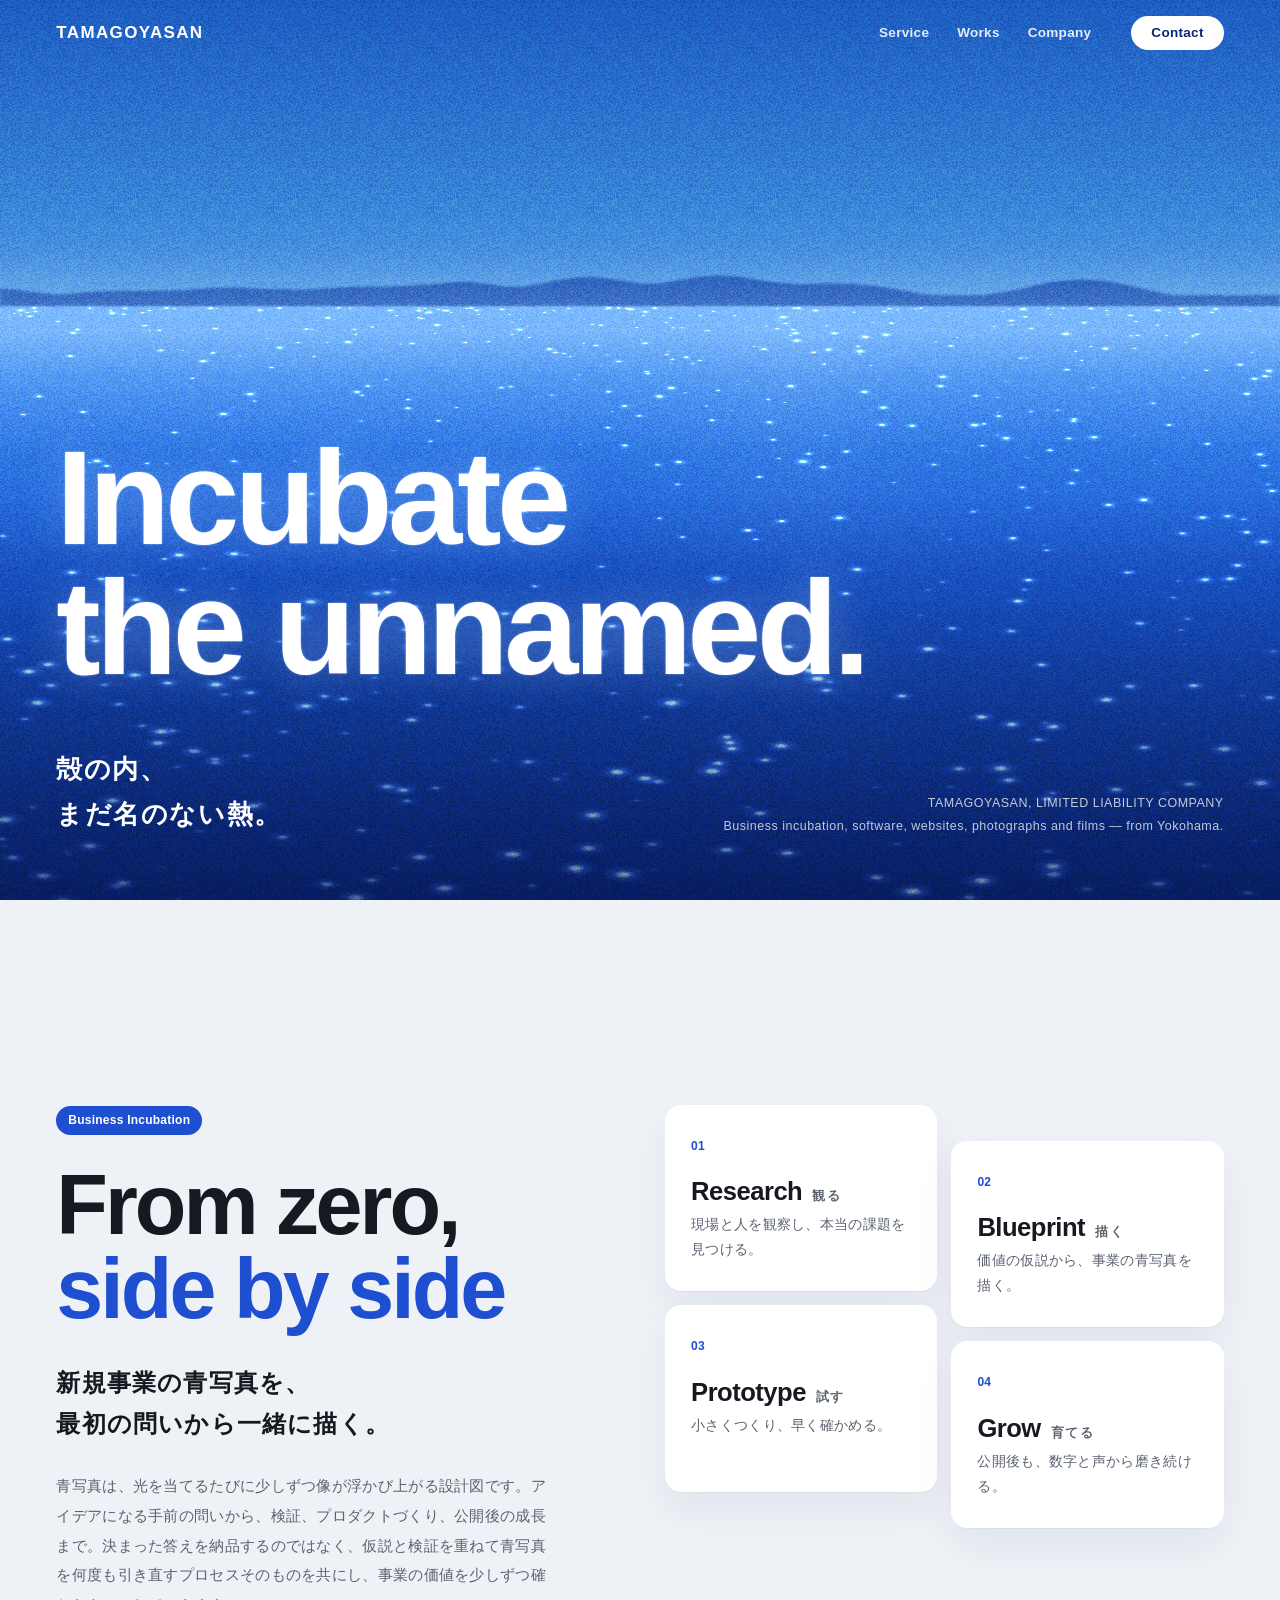
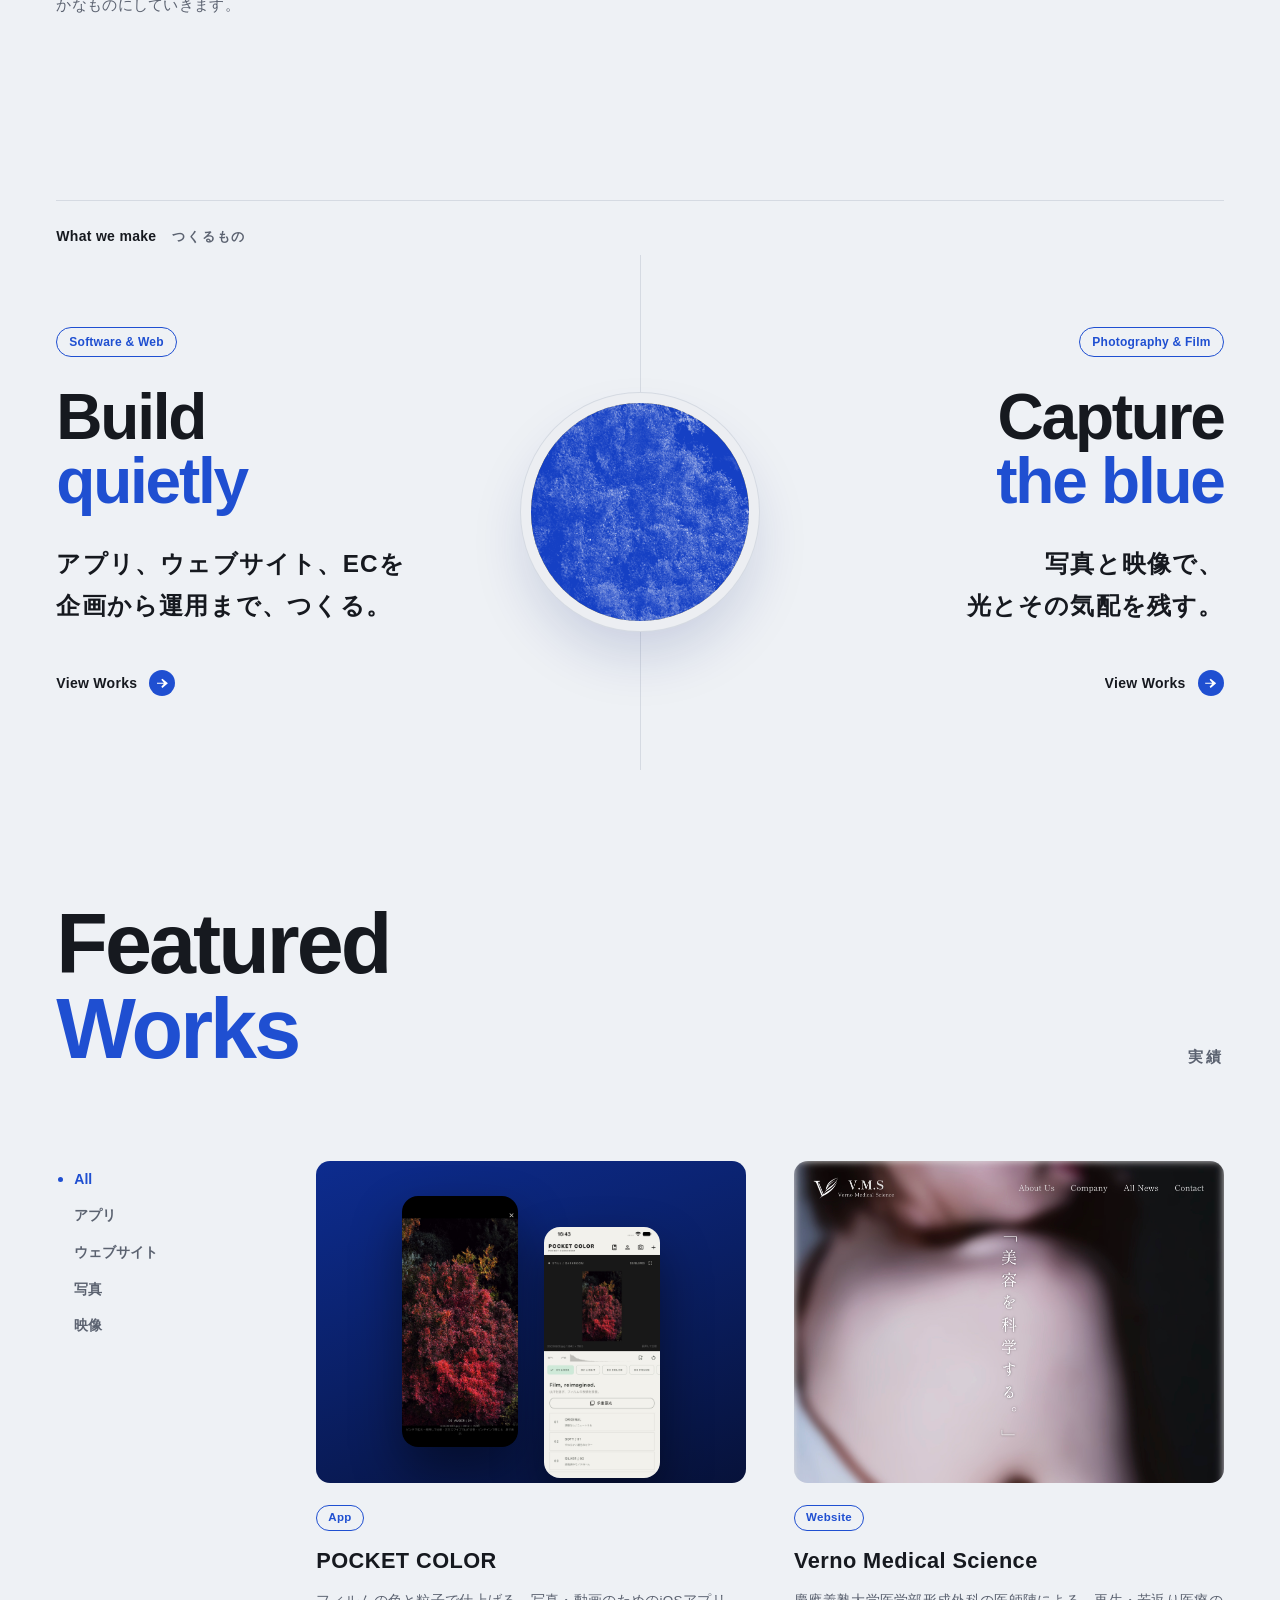
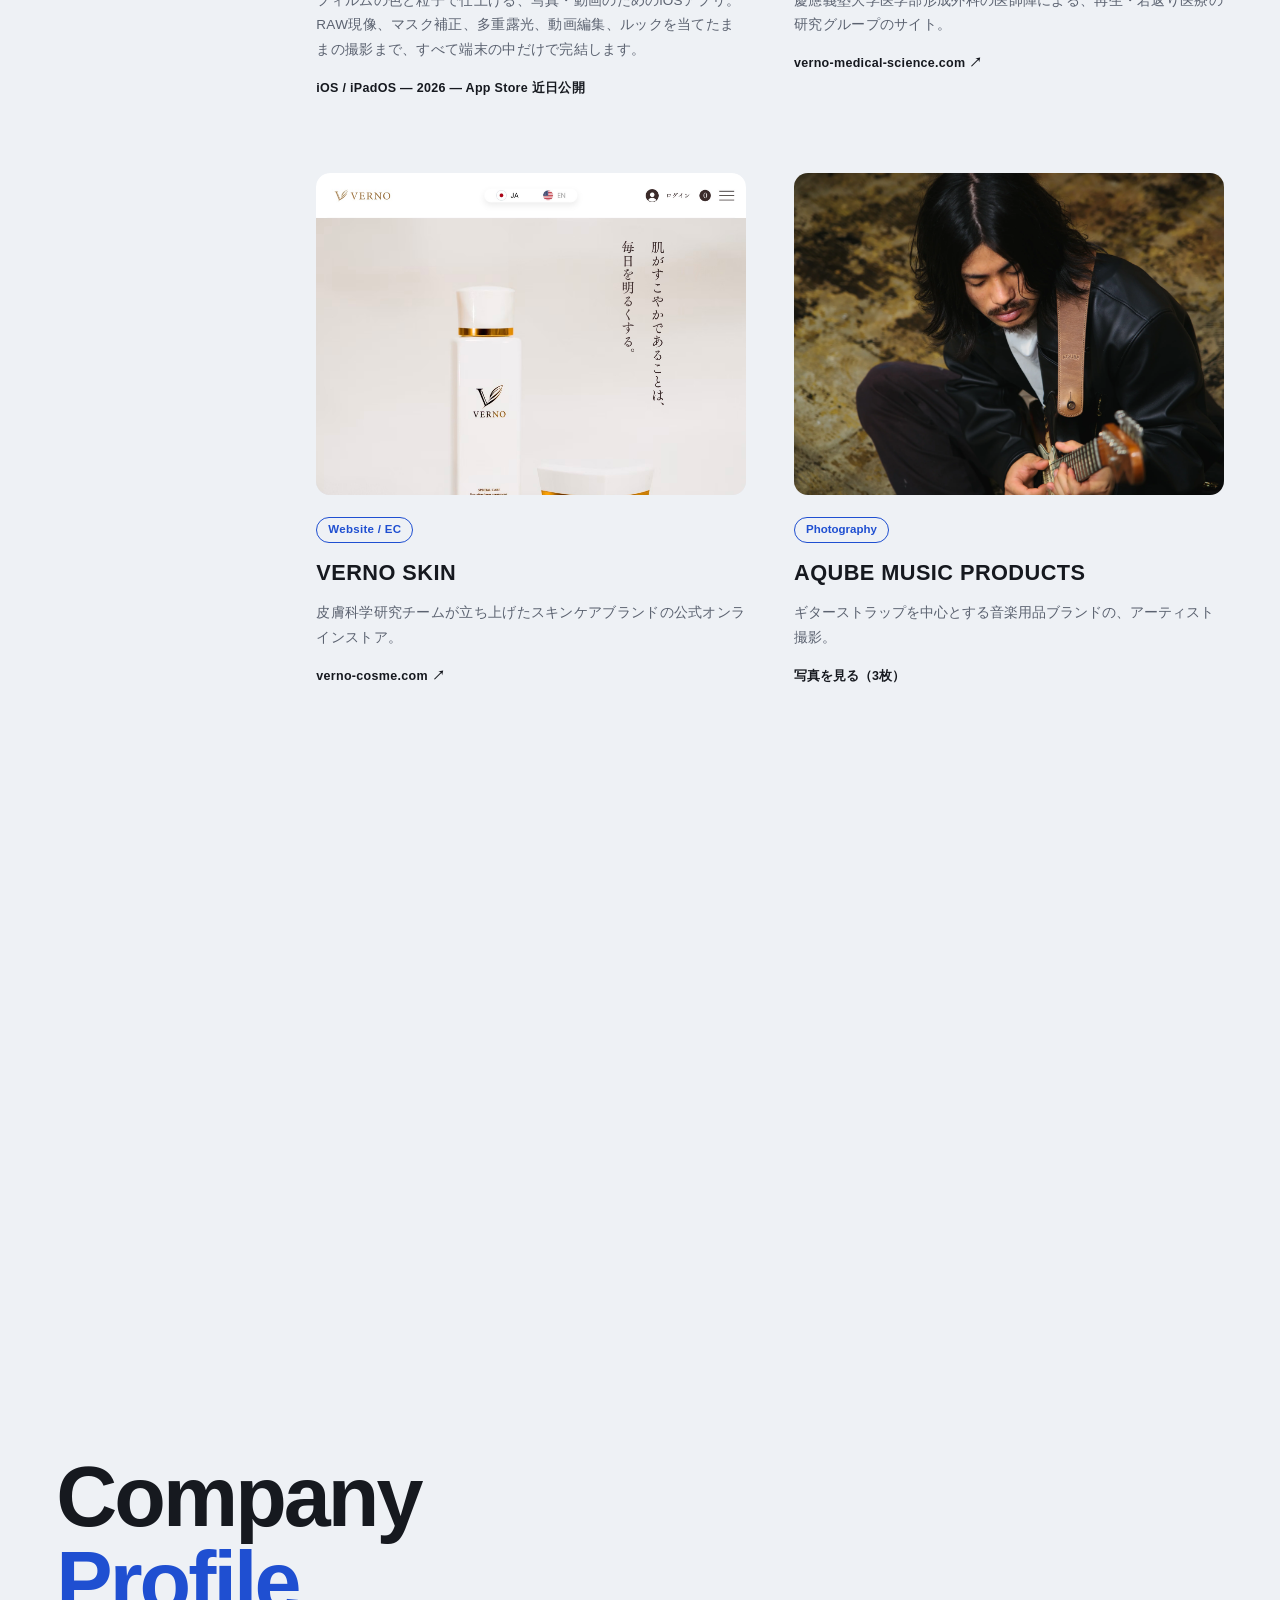
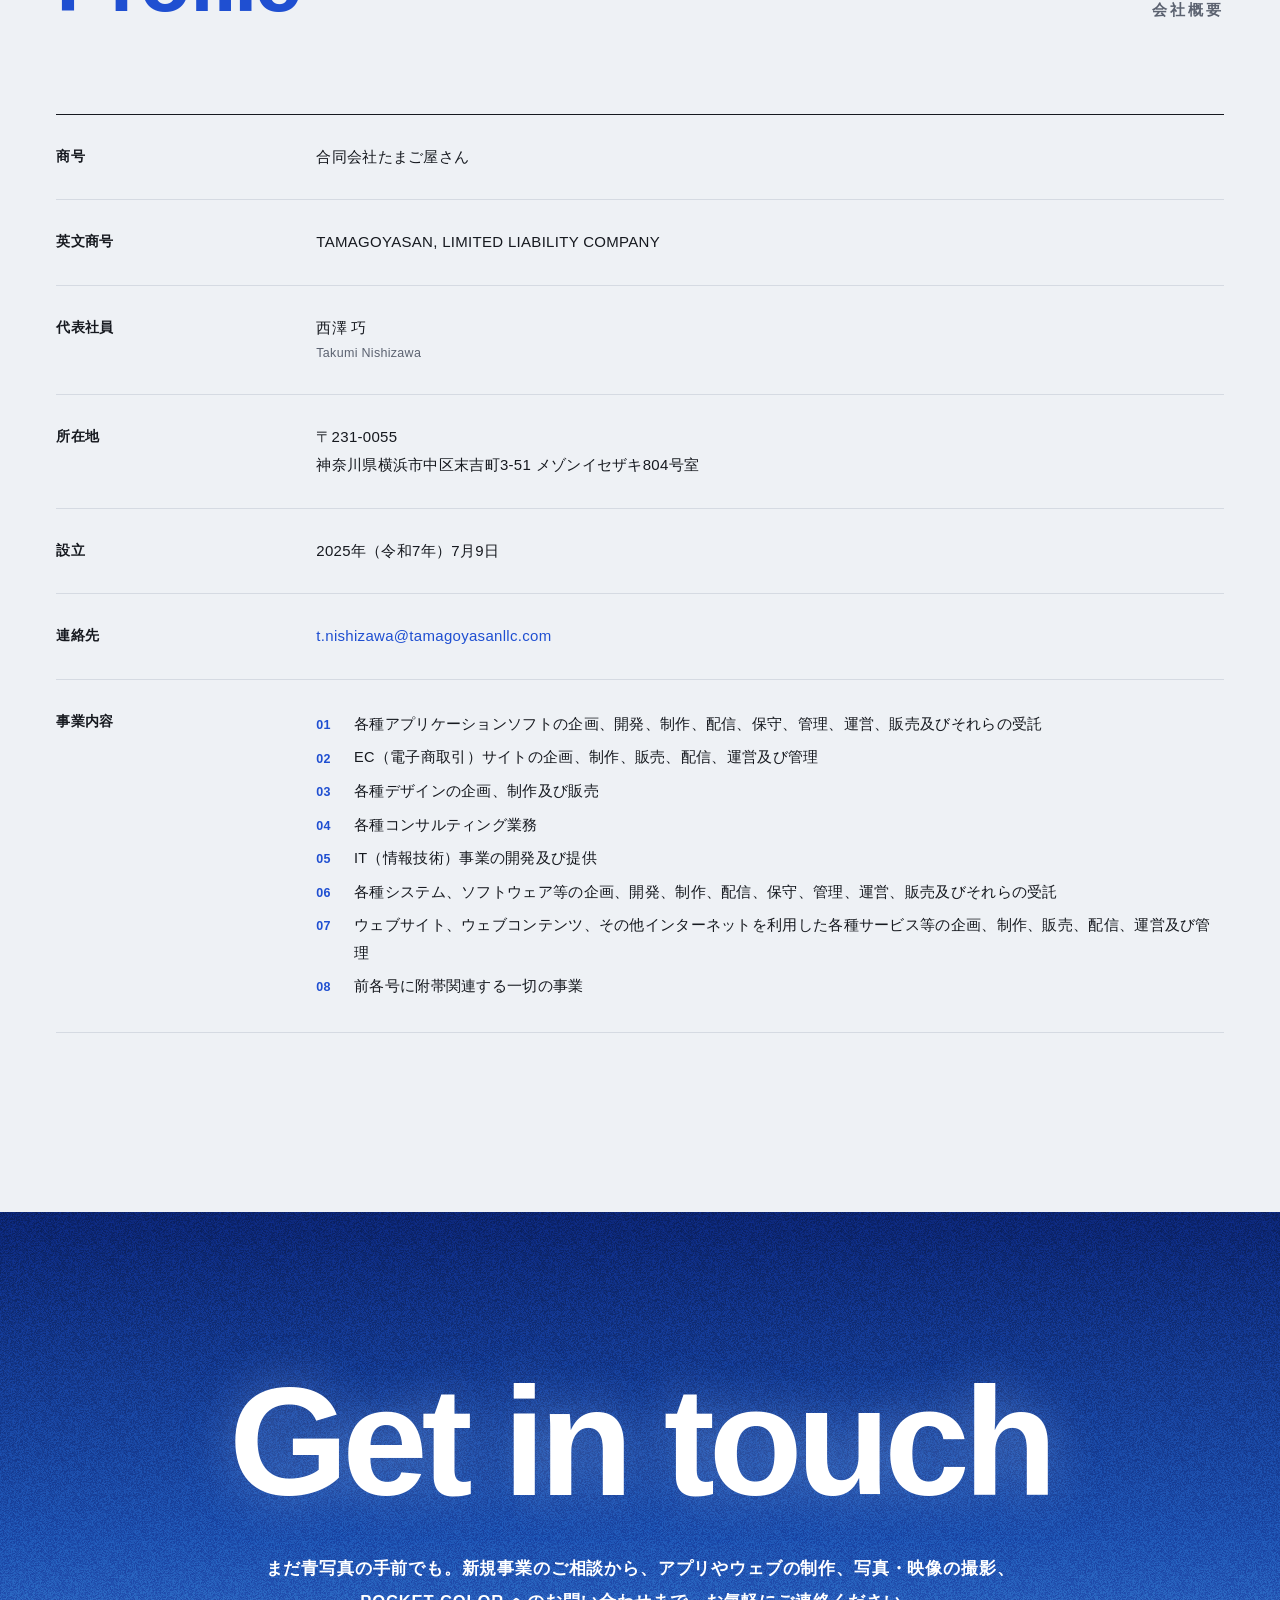
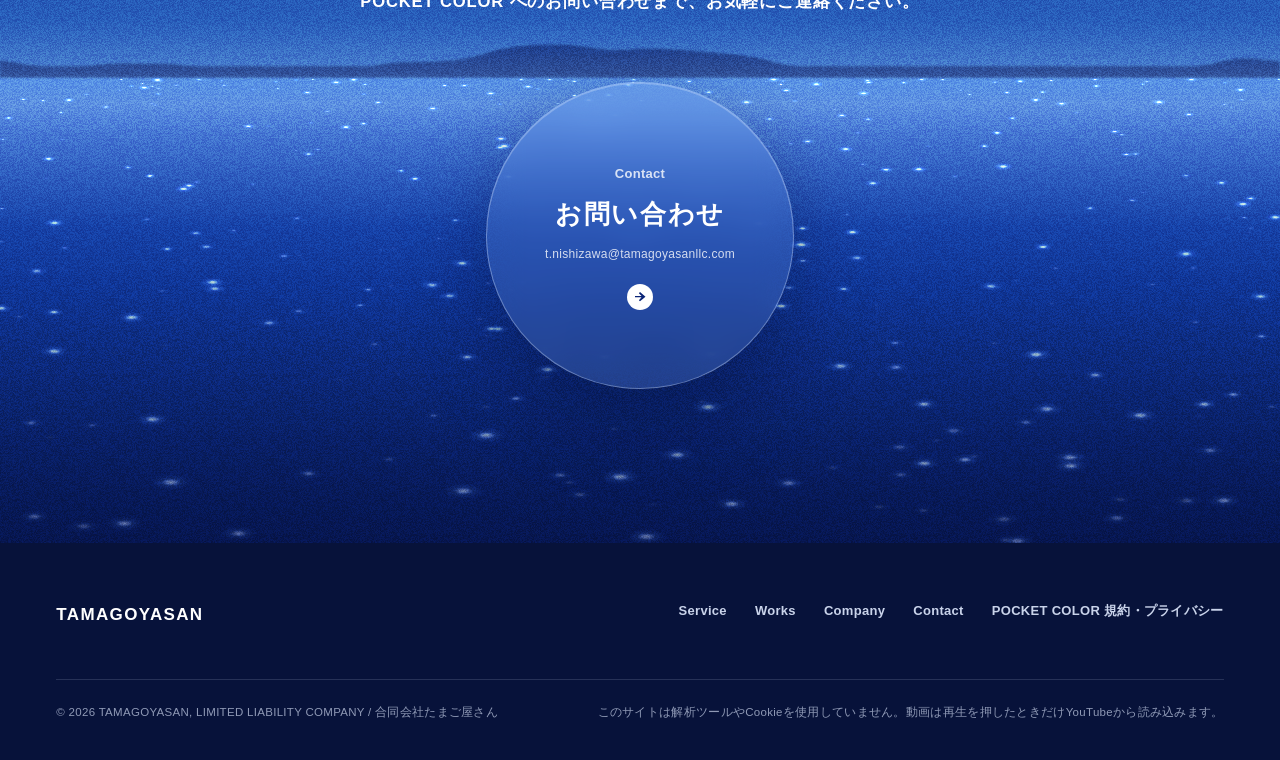
==== commit ed9d72f4: "Hero copy: 殻の内、まだ名のない熱。 Co-authored-by: Cursor <cursoragent@cursor.com>" ====
--- a/index.html
+++ b/index.html
@@ -7,7 +7,7 @@
 <meta name="description" content="合同会社たまご屋さん（TAMAGOYASAN, LIMITED LIABILITY COMPANY）。新規事業の青写真を一緒に描く、伴走とプロセス型の事業価値創出。アプリ、ウェブ、写真、映像の制作。写真・動画アプリ POCKET COLOR を開発しています。">
 <meta name="theme-color" content="#0c2a86">
 <meta property="og:title" content="合同会社たまご屋さん — TAMAGOYASAN, LLC">
-<meta property="og:description" content="殻の内側で、まだ名前のないものを温める。">
+<meta property="og:description" content="殻の内、まだ名のない熱。">
 <meta property="og:type" content="website">
 <meta property="og:url" content="https://tamagoyasanllc.com/">
 <link rel="icon" href="assets/pocket-color-icon.png">
@@ -31,7 +31,7 @@
     <div class="hero-in">
       <h1 class="hero-title rise">Incubate<br>the unnamed.</h1>
       <div class="hero-foot rise">
-        <p class="hero-jp">殻の内側で、<br>まだ名前のないものを温める。</p>
+        <p class="hero-jp">殻の内、<br>まだ名のない熱。</p>
         <p class="hero-en">TAMAGOYASAN, LIMITED LIABILITY COMPANY<br>Business incubation, software, websites, photographs and films — from Yokohama.</p>
       </div>
     </div>
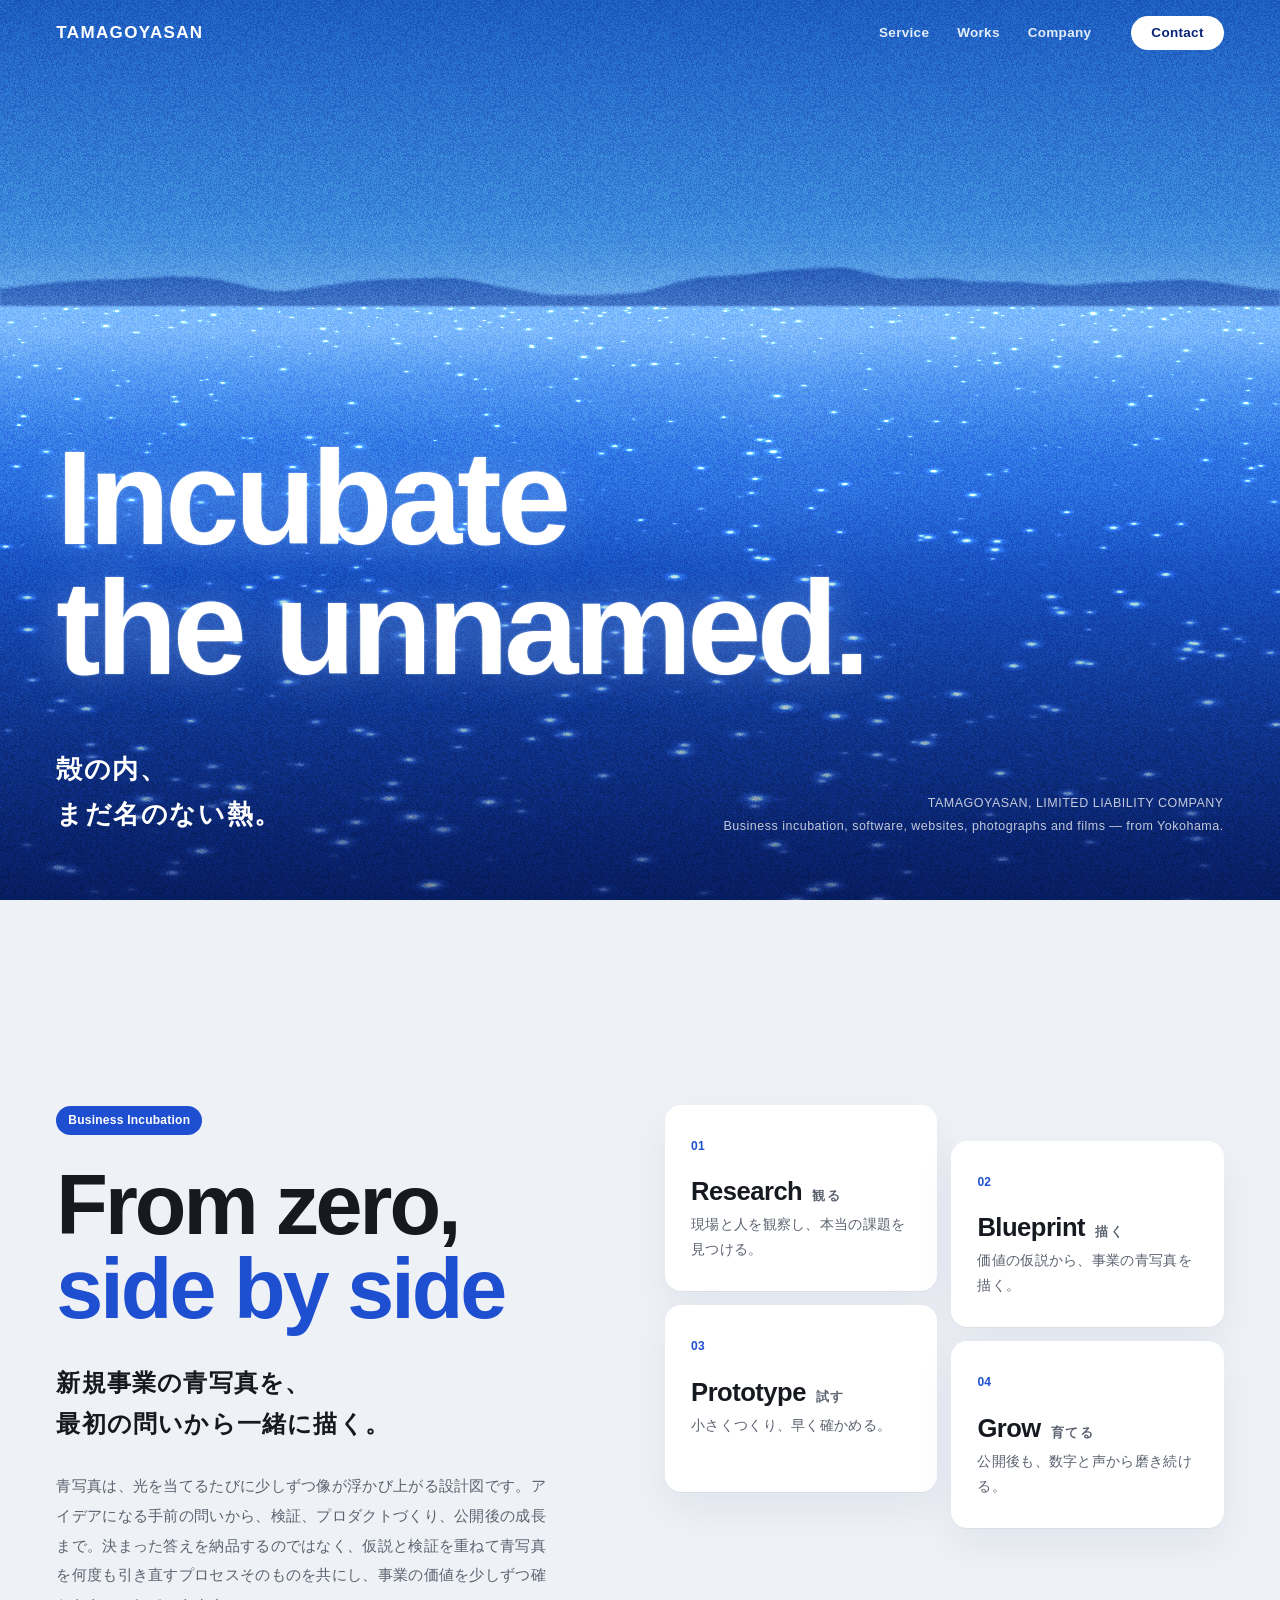
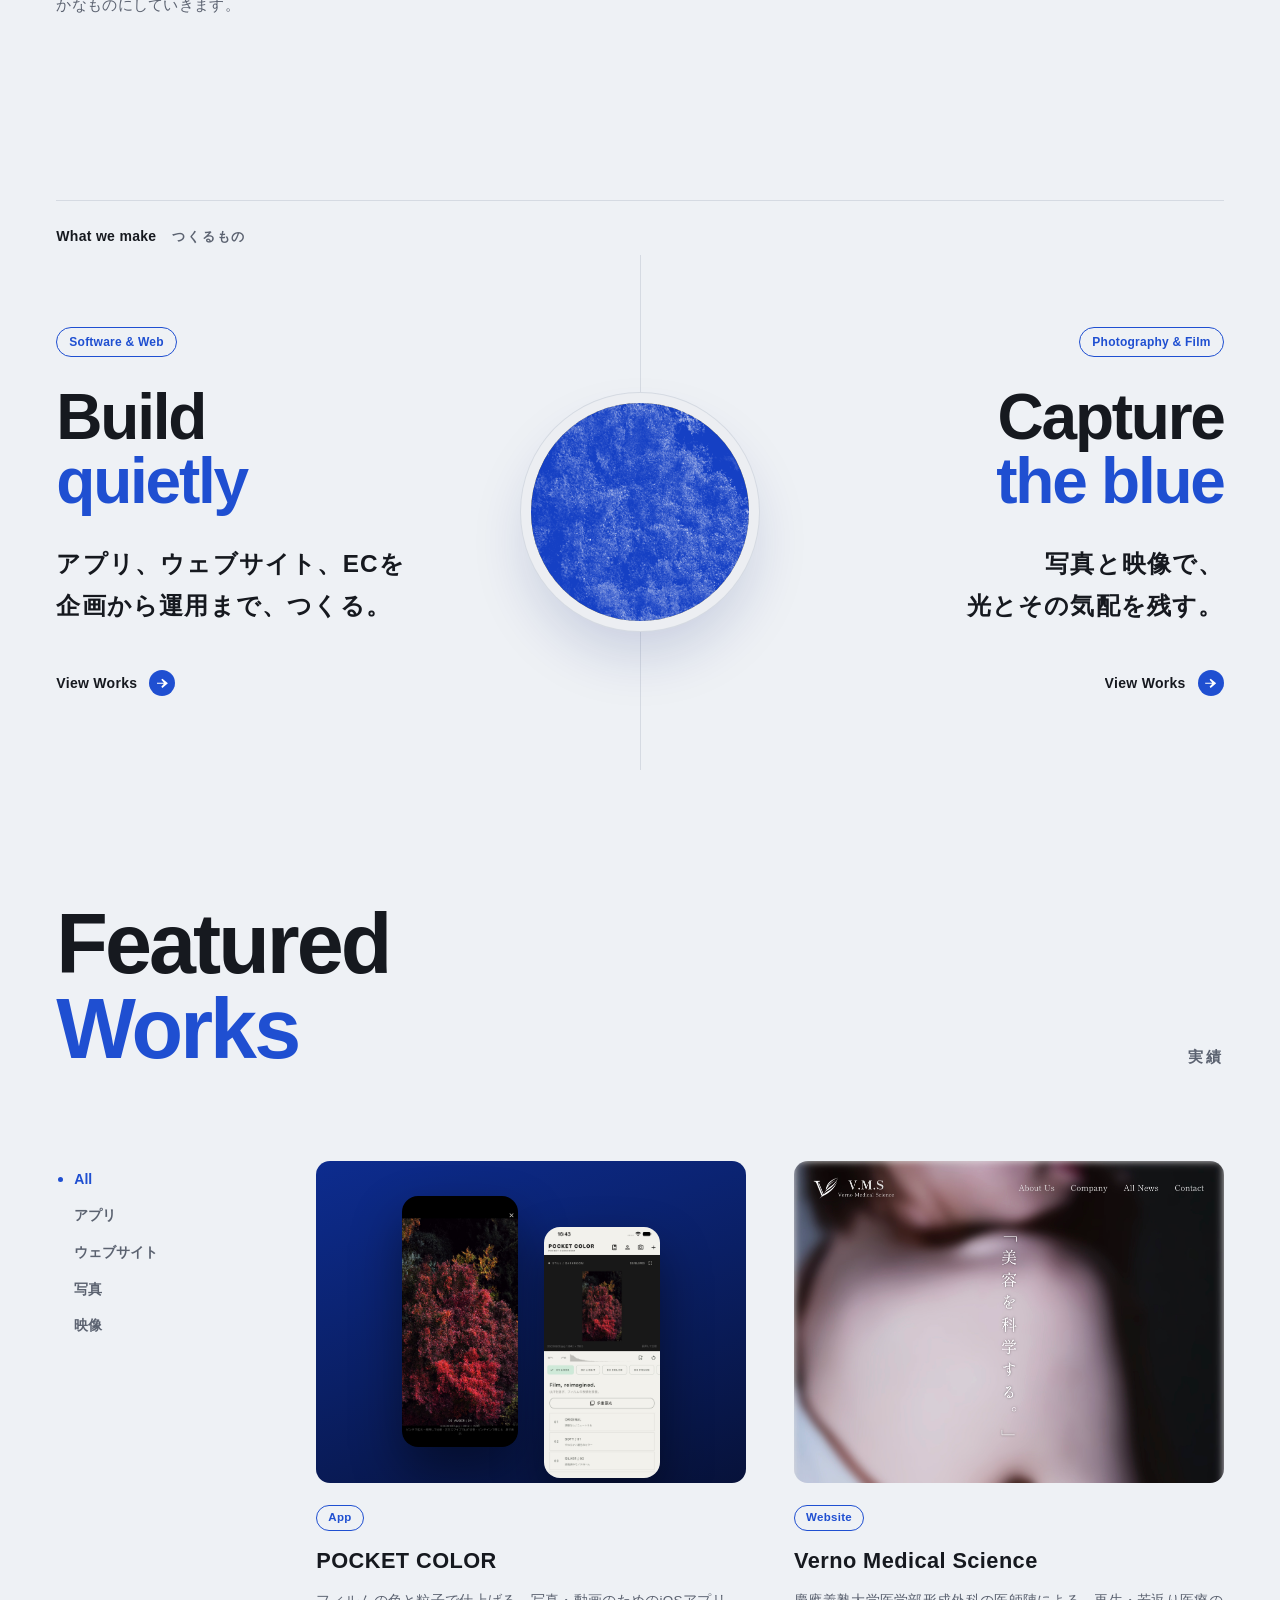
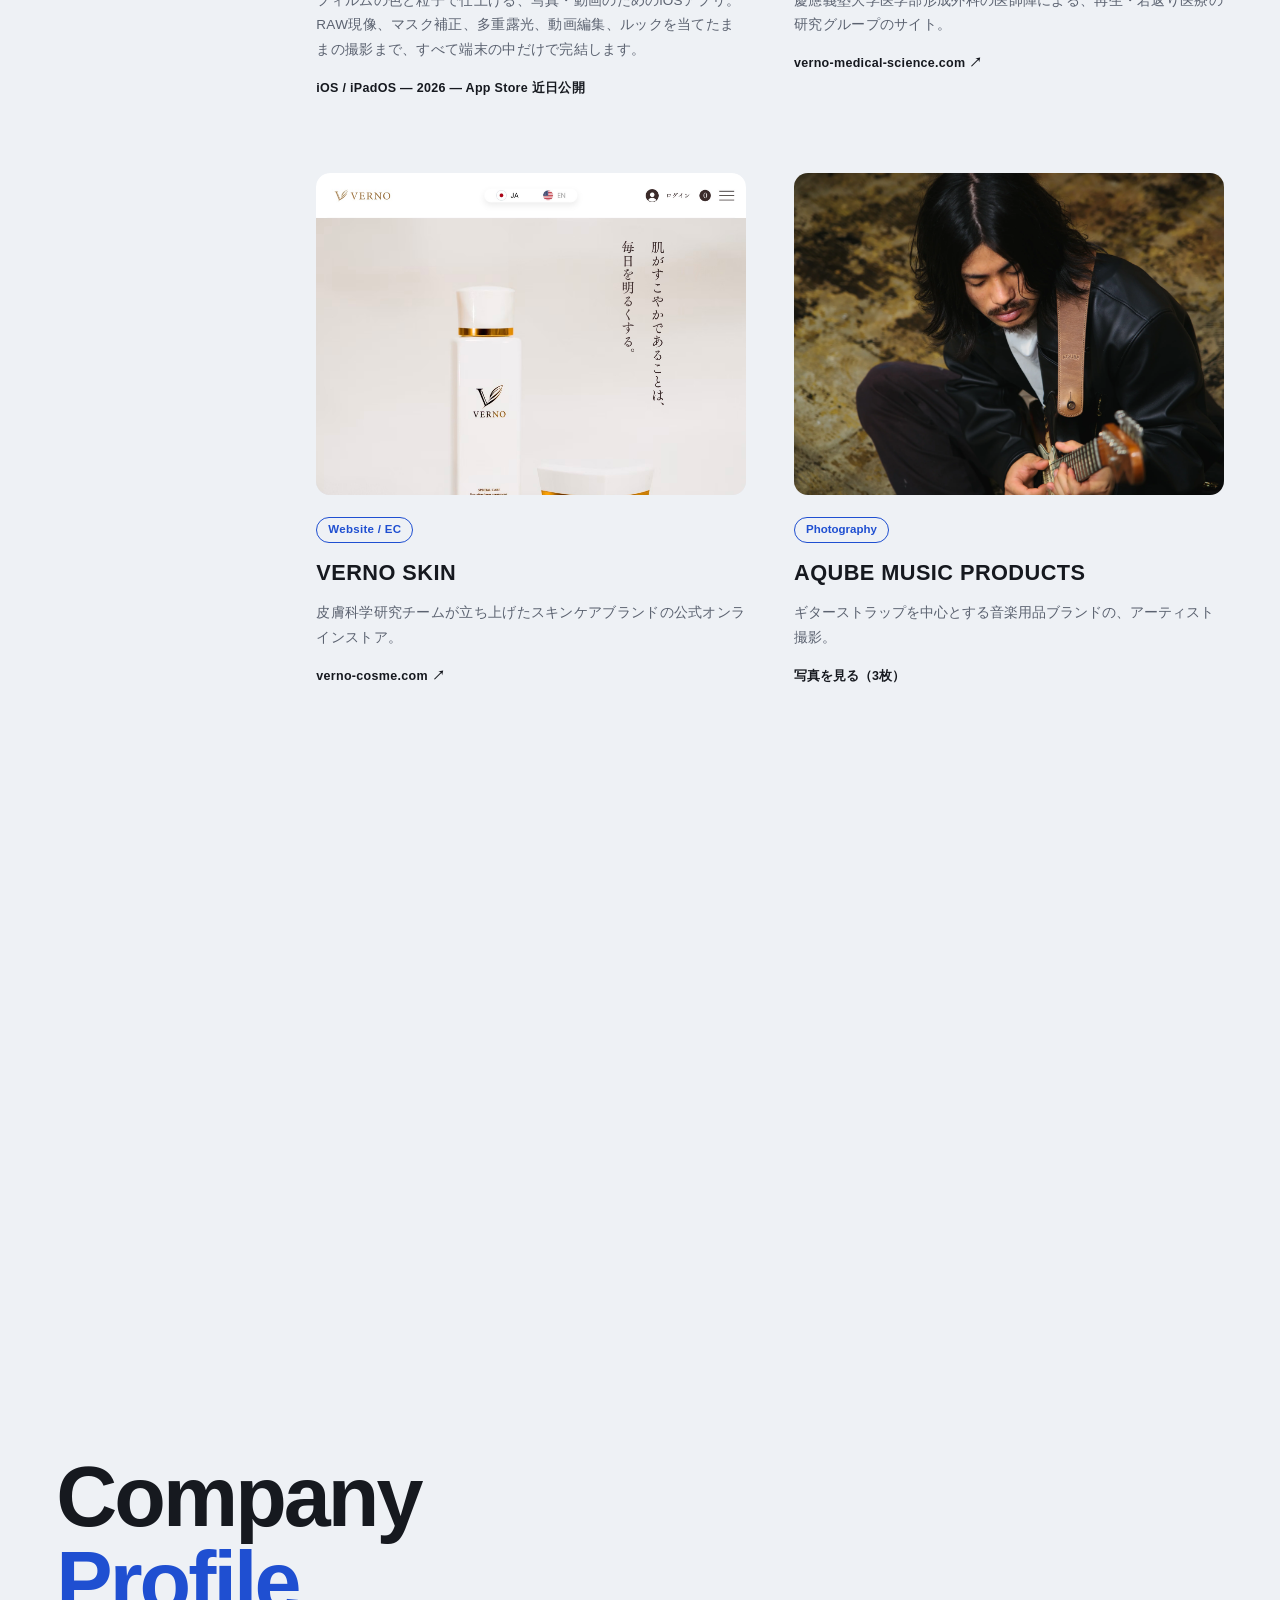
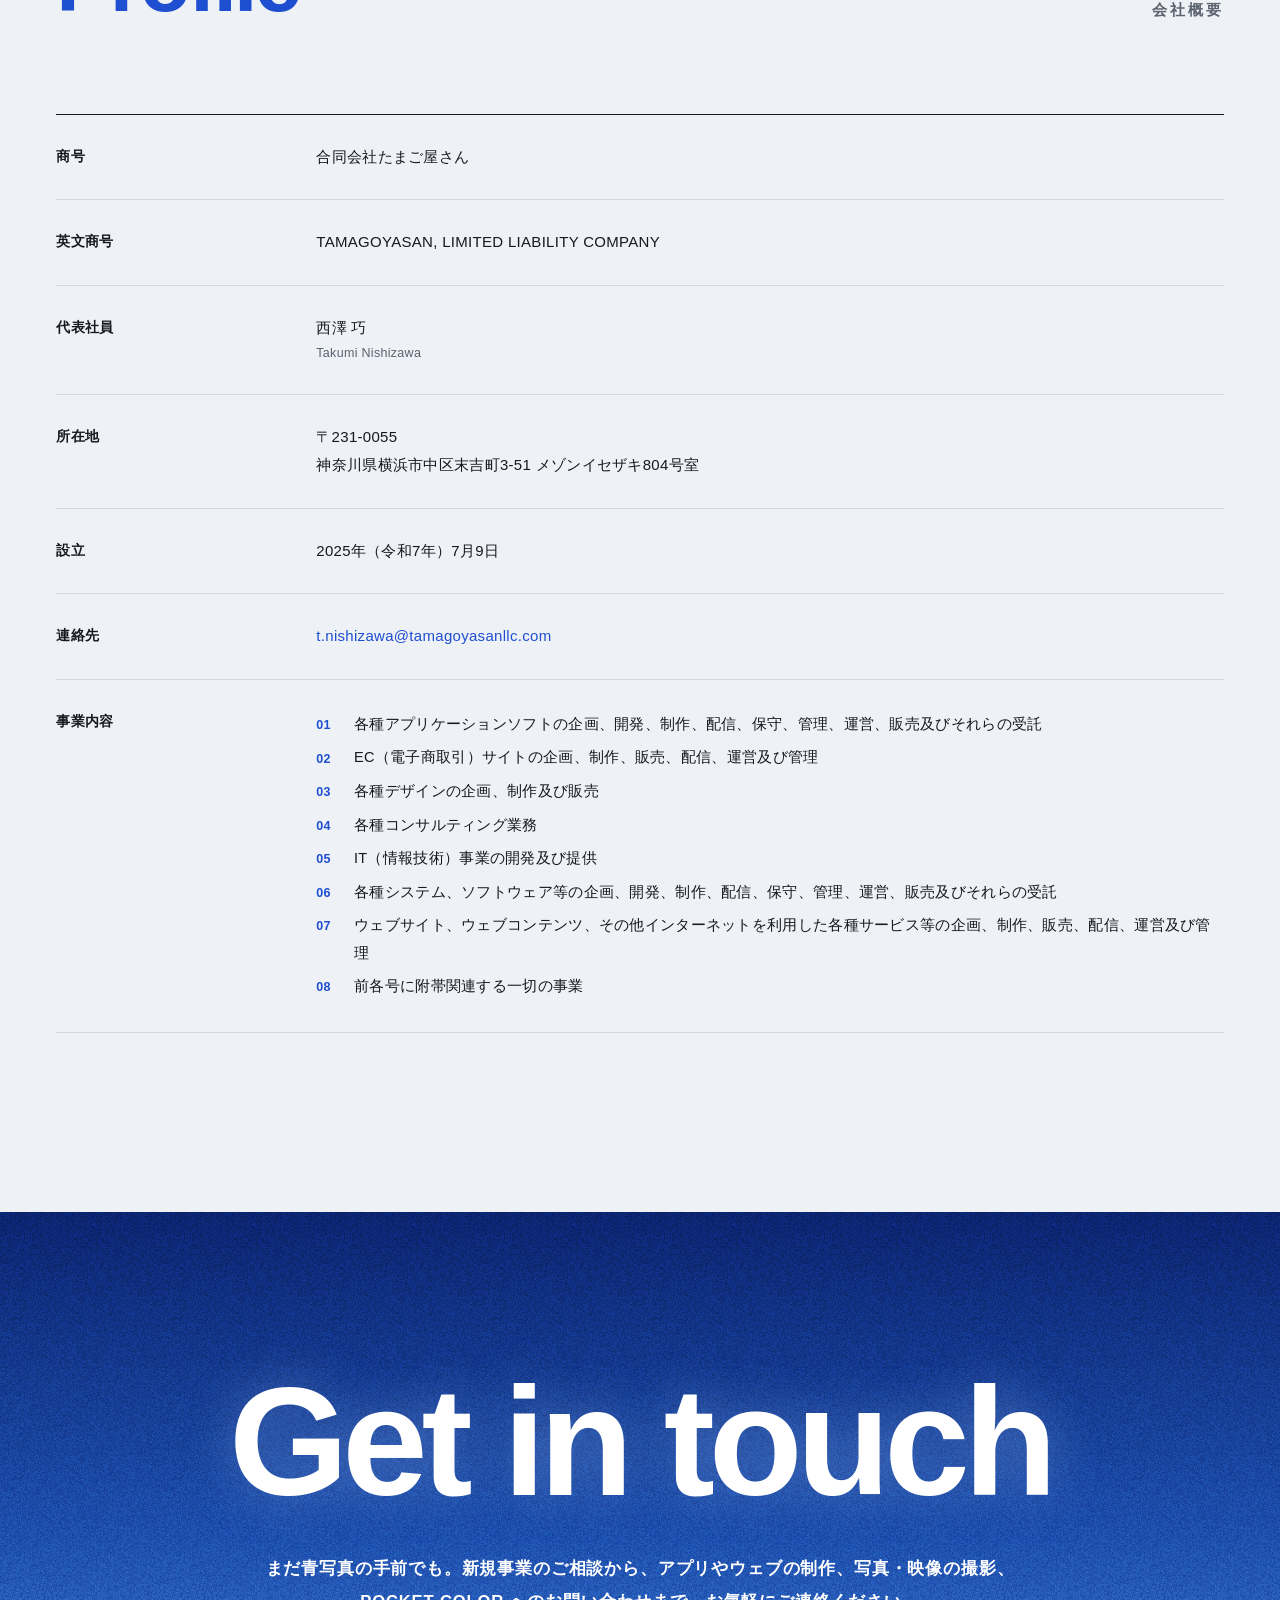
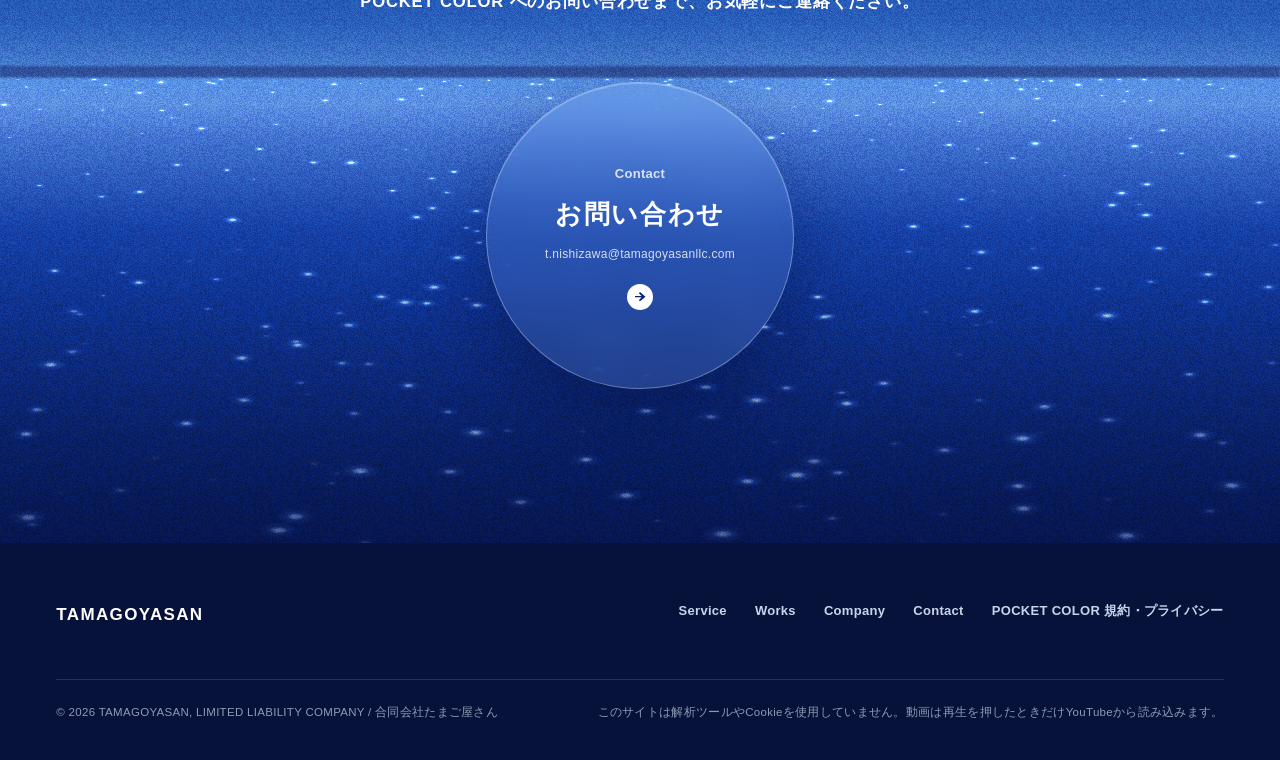
==== commit 86e1bca2: "Site icon in the blue sea palette Co-authored-by: Cursor <cursoragent@cursor.com>" ====
--- a/index.html
+++ b/index.html
@@ -10,7 +10,9 @@
 <meta property="og:description" content="殻の内、まだ名のない熱。">
 <meta property="og:type" content="website">
 <meta property="og:url" content="https://tamagoyasanllc.com/">
-<link rel="icon" href="assets/pocket-color-icon.png">
+<link rel="icon" href="assets/icon-32.png" sizes="32x32" type="image/png">
+<link rel="icon" href="assets/icon-192.png" sizes="192x192" type="image/png">
+<link rel="apple-touch-icon" href="assets/apple-touch-icon.png">
 <link rel="stylesheet" href="style.css">
 </head>
 <body>
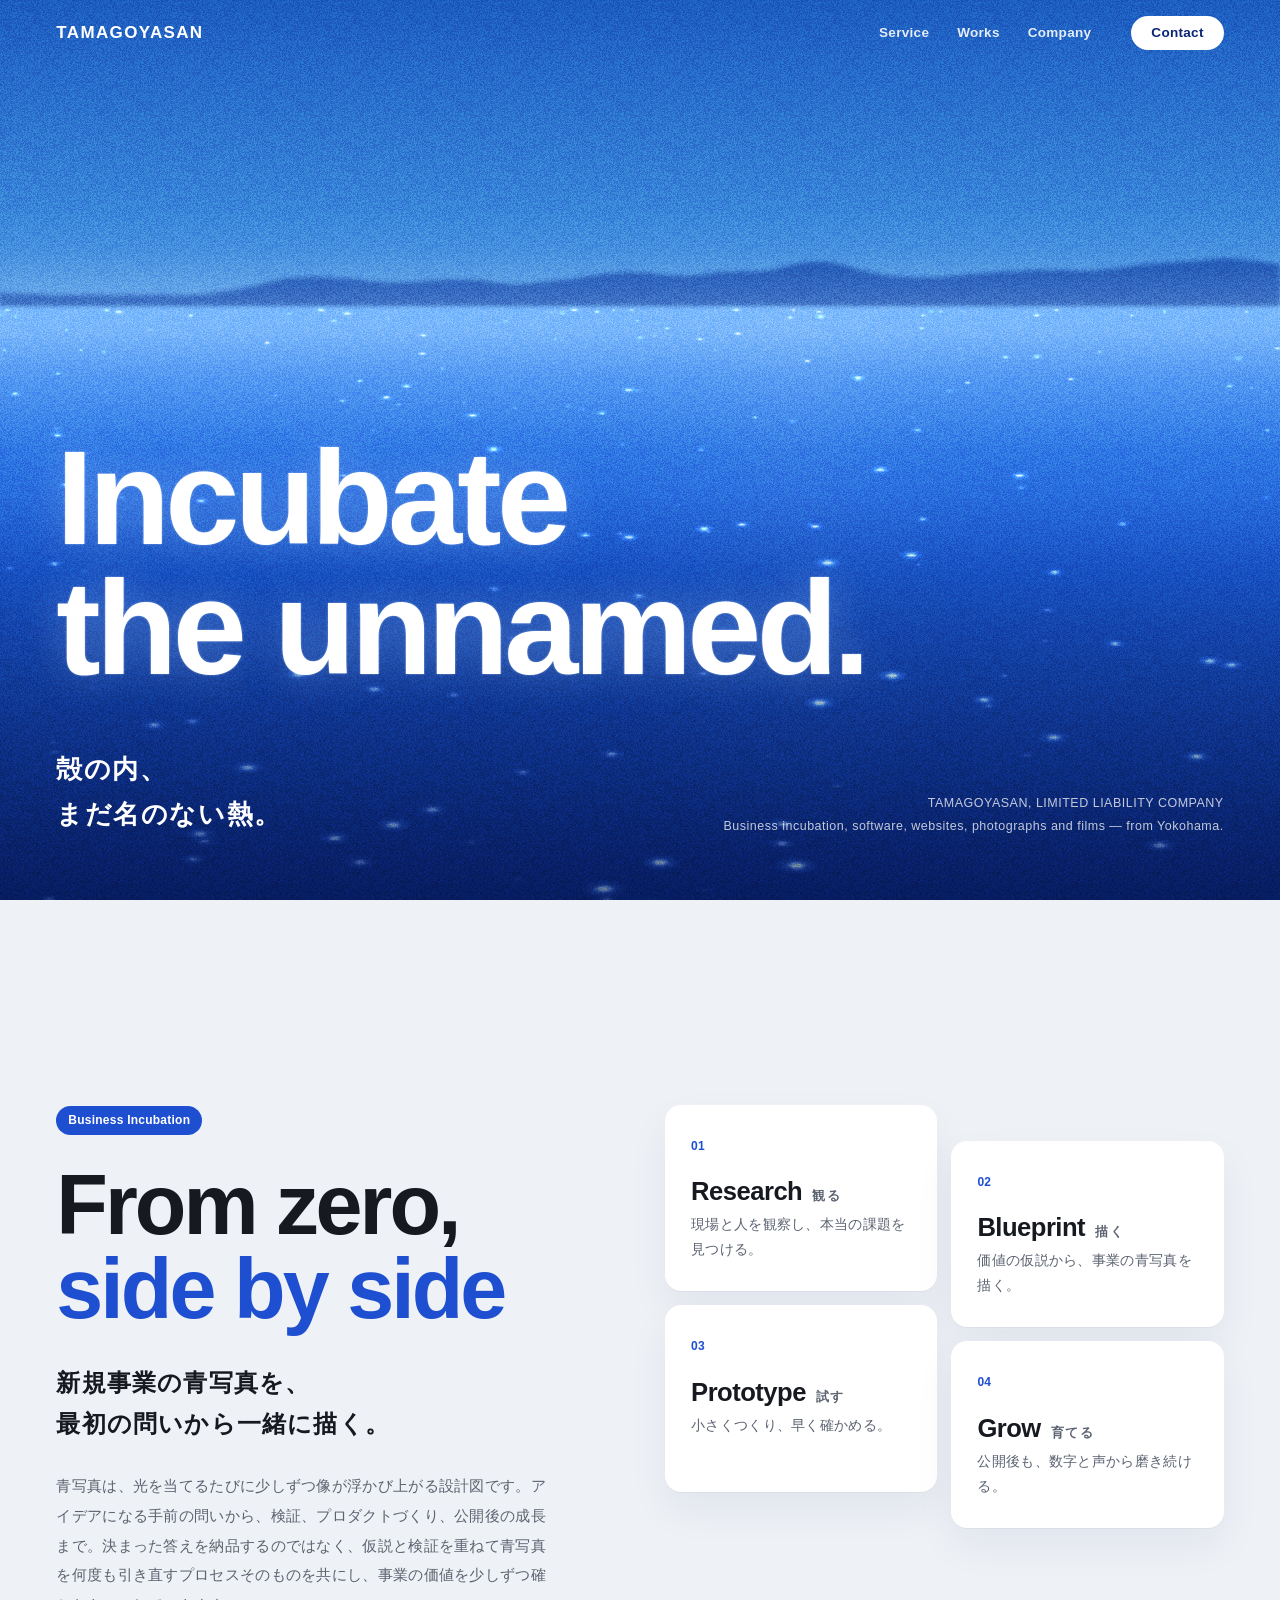
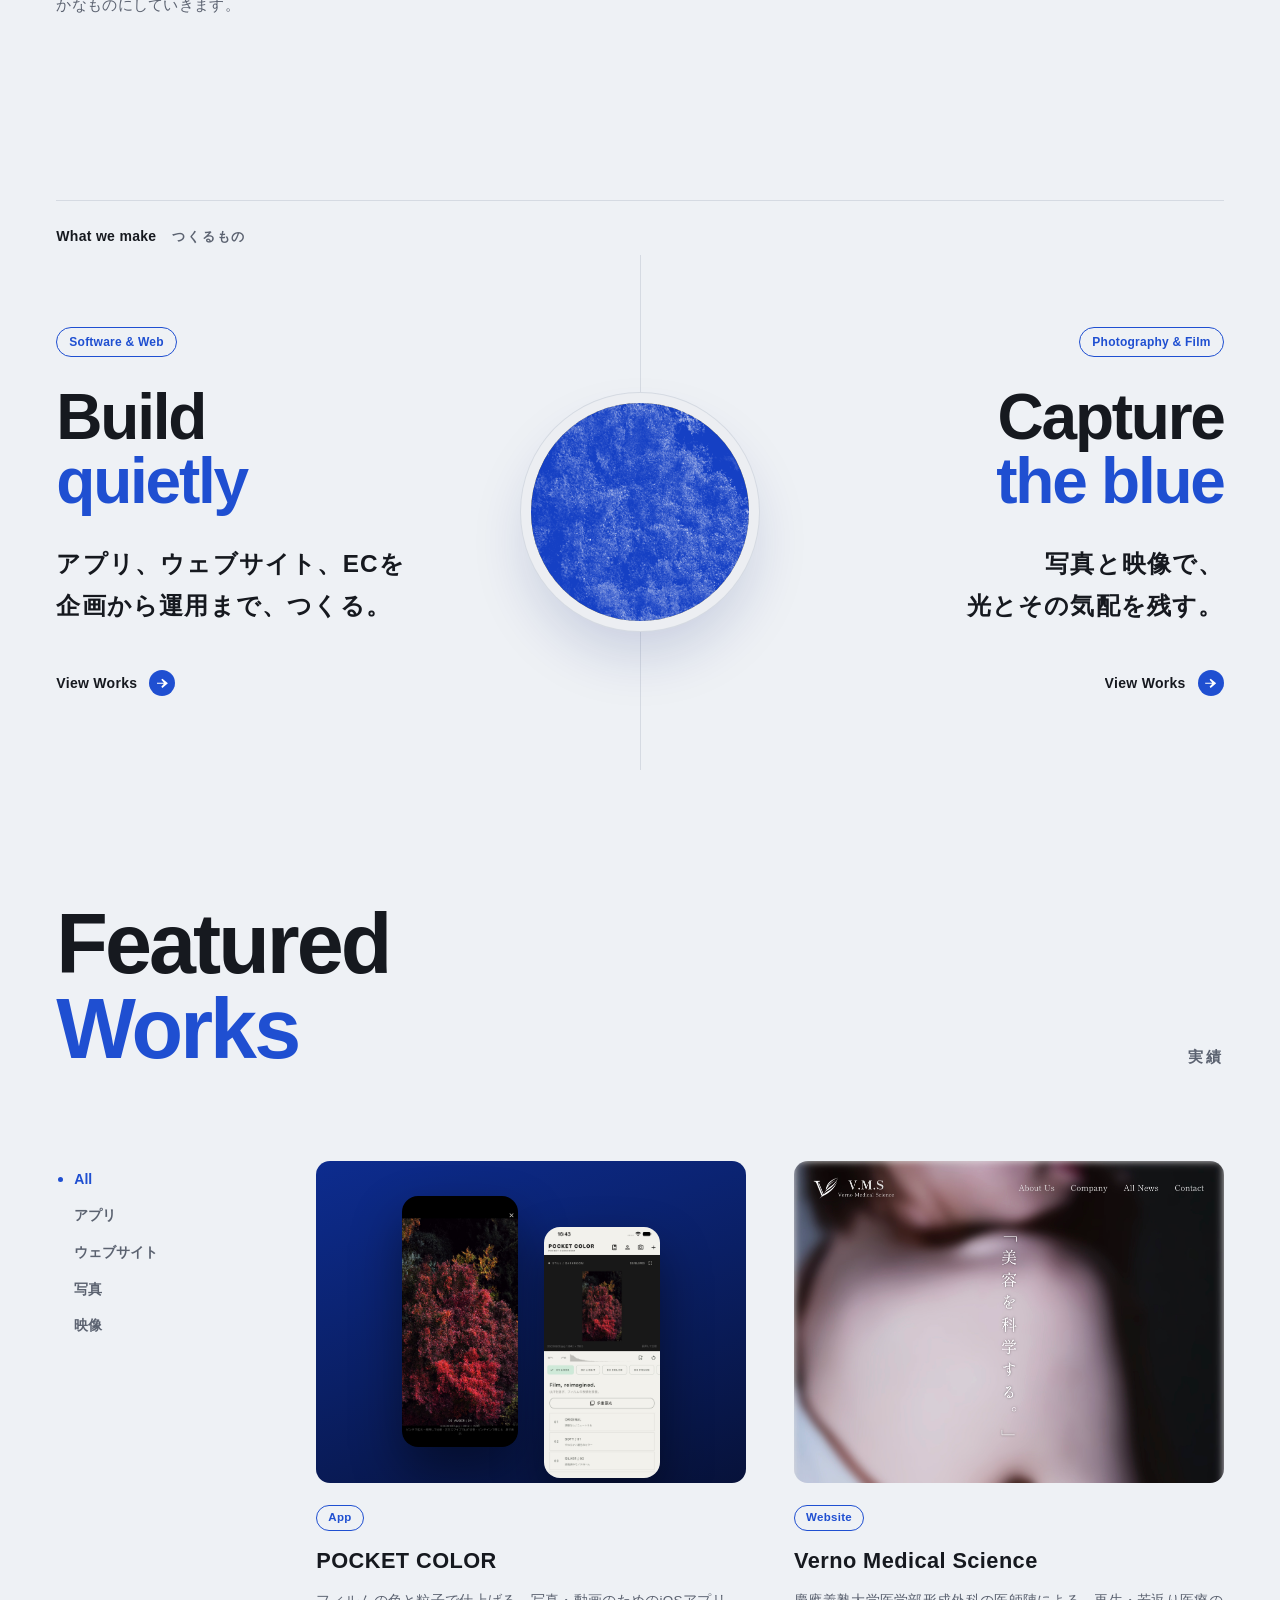
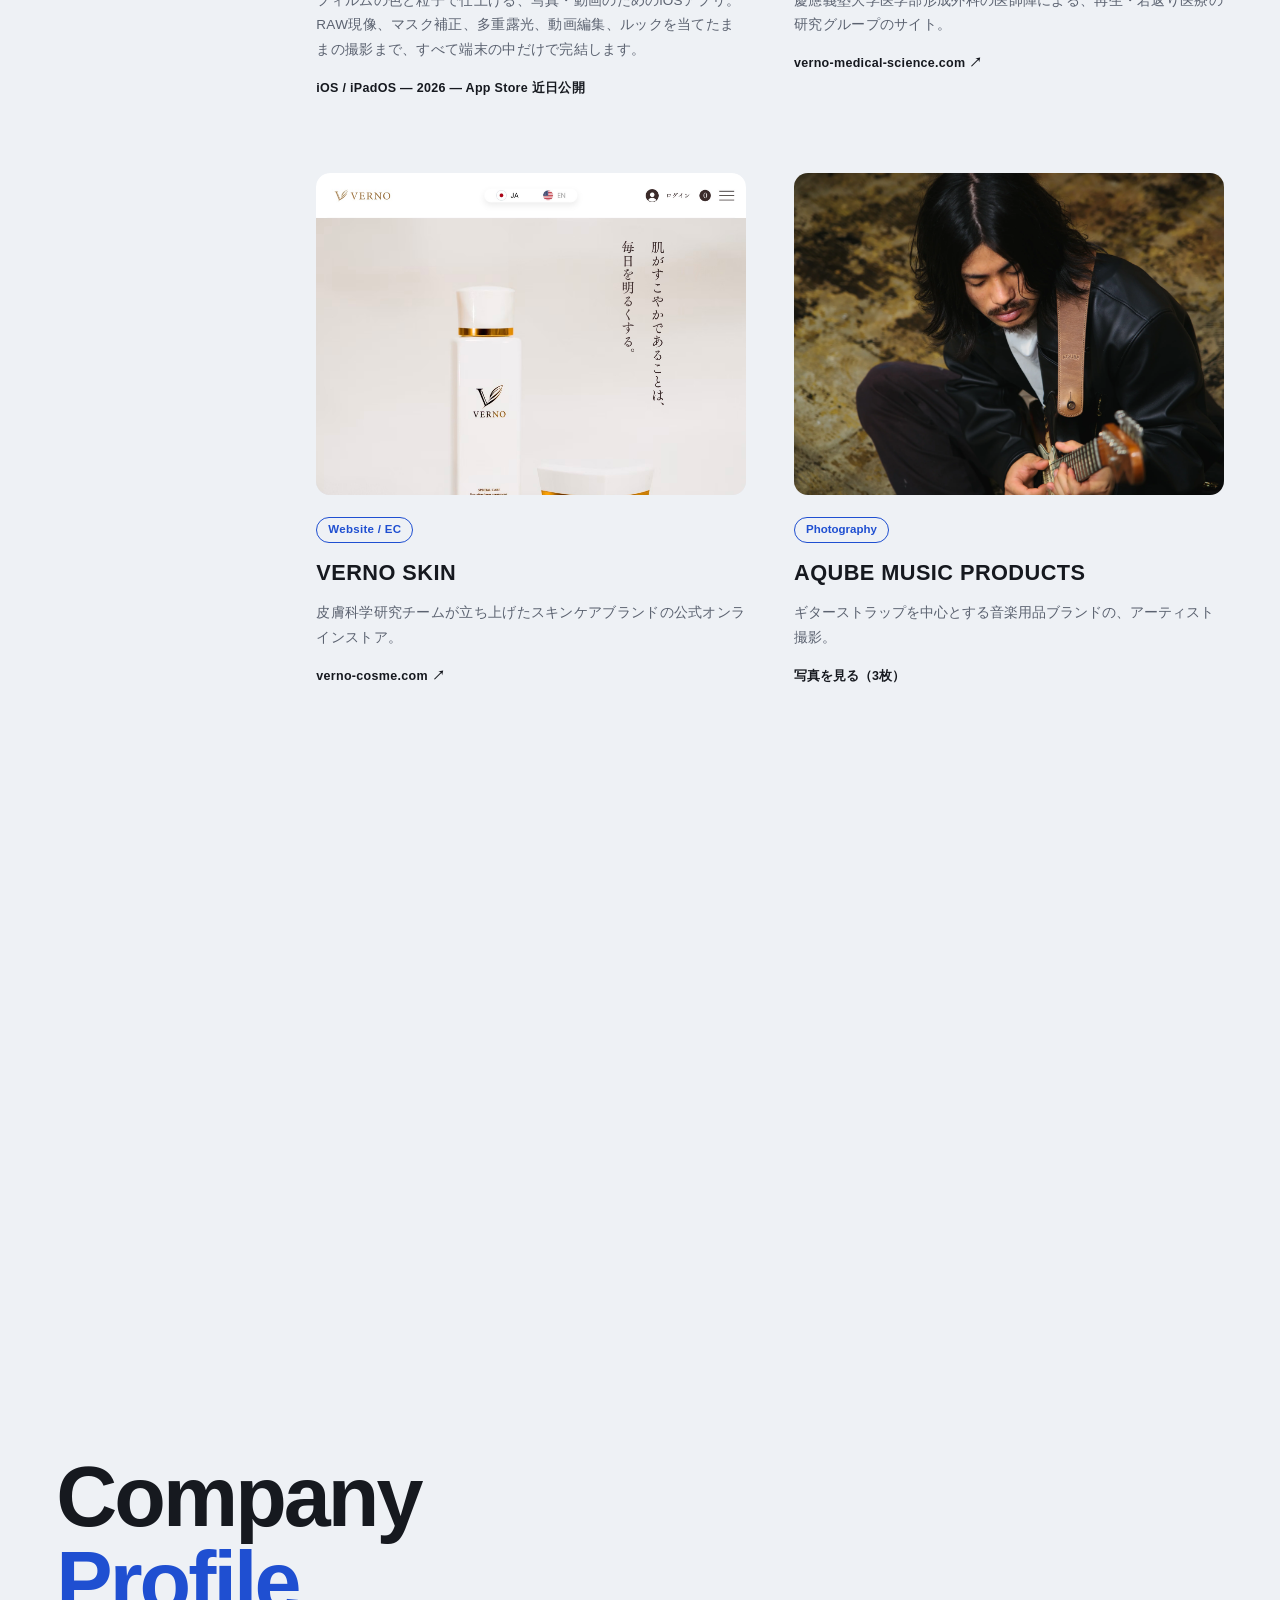
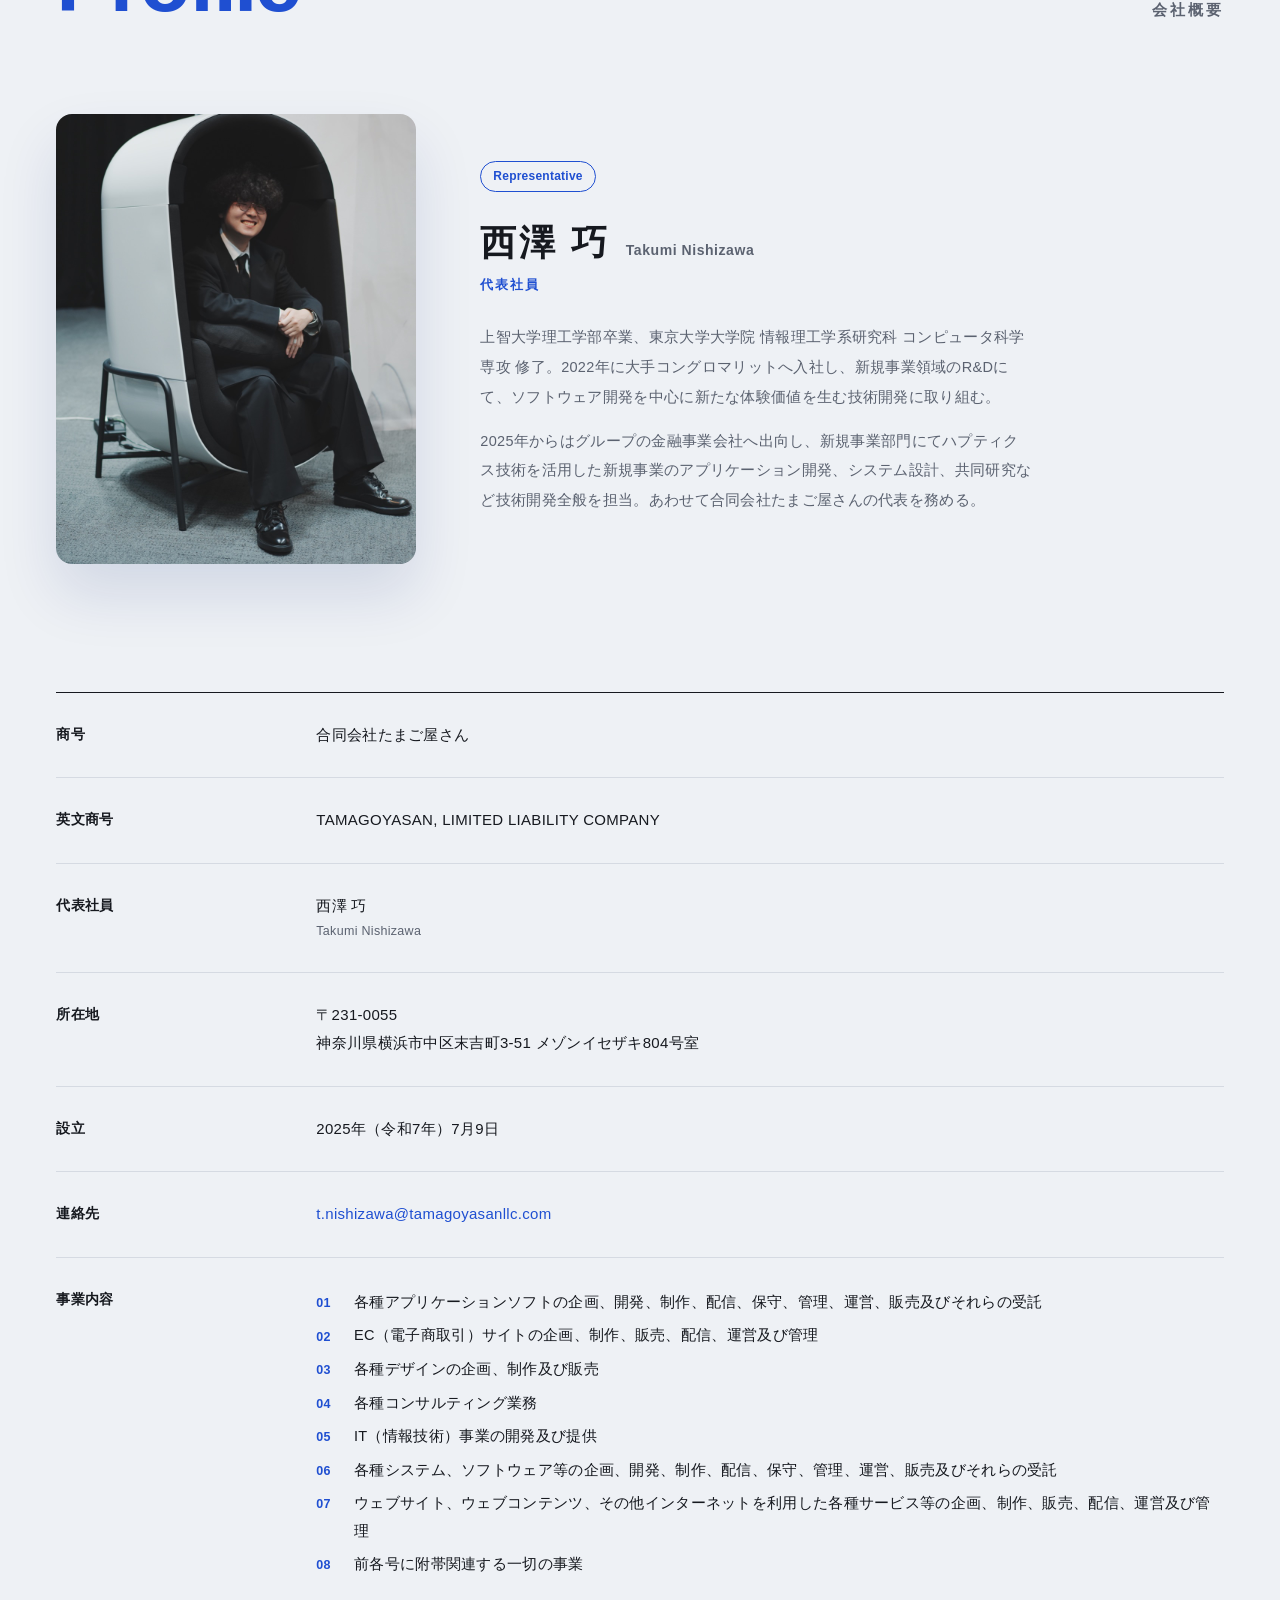
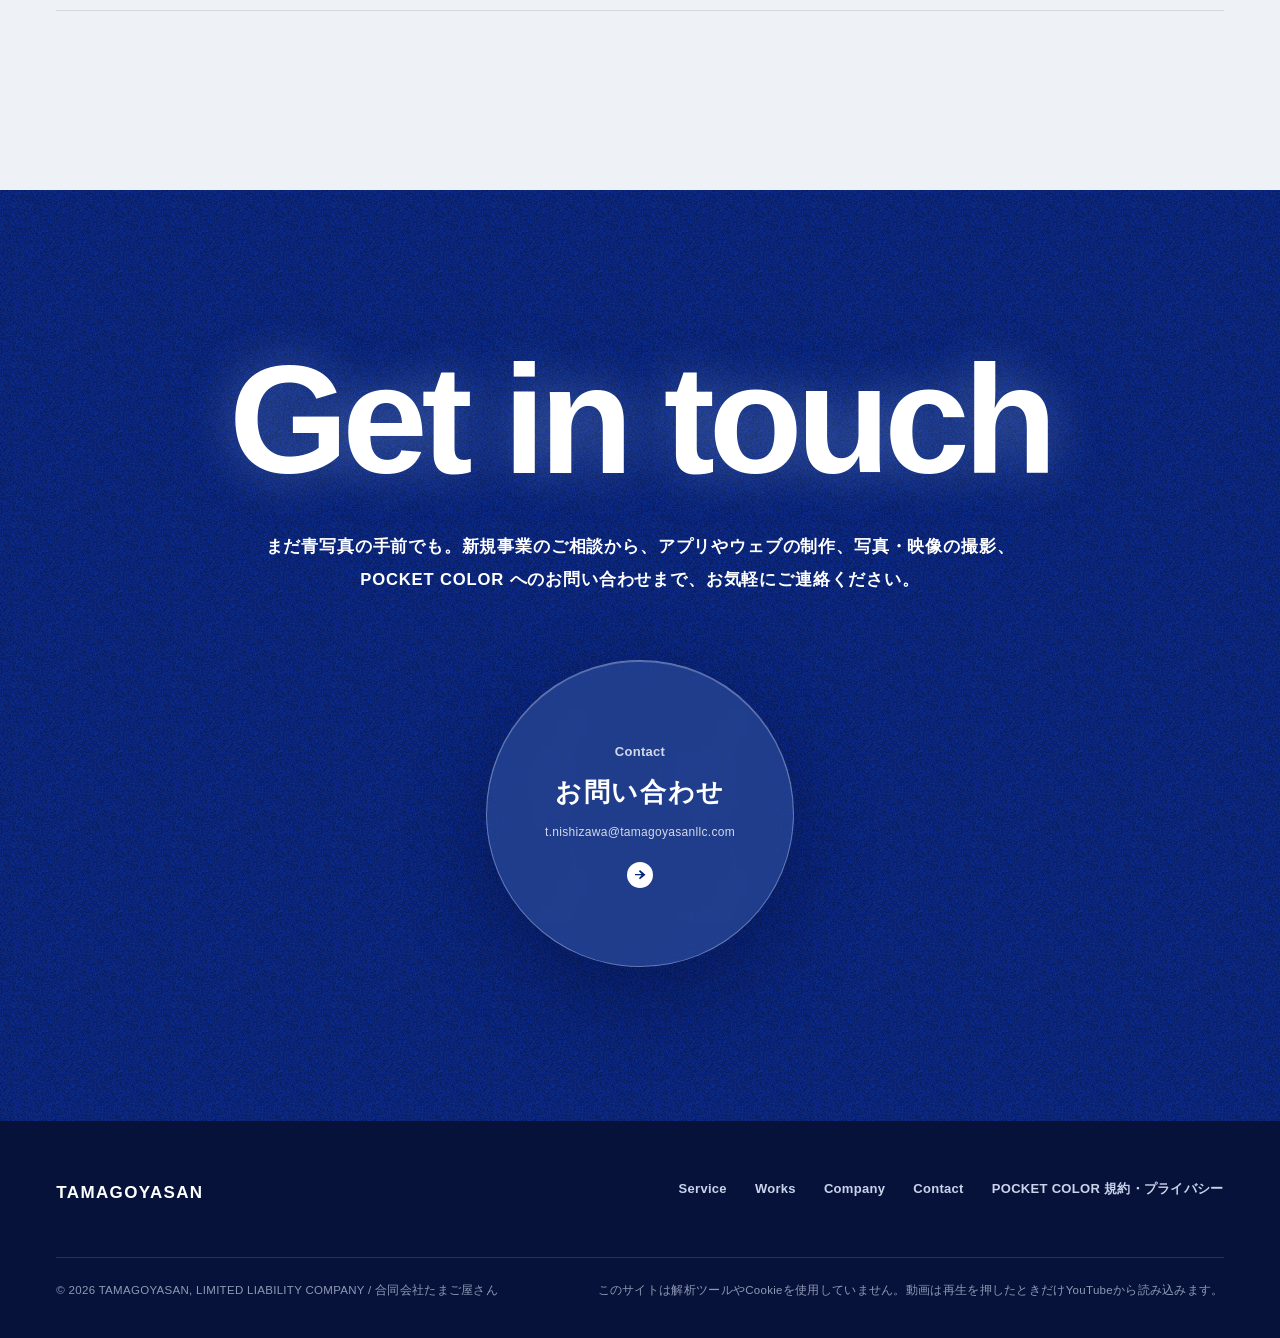
==== commit bca4782f: "Company: the representative first, with a portrait and a short career. Co-authored-by: Cursor <curso" ====
--- a/index.html
+++ b/index.html
@@ -145,6 +145,17 @@
       <h2 class="big">Company<br><em>Profile</em></h2>
       <p class="head-jp">会社概要</p>
     </header>
+    <article class="person rise">
+      <img class="person-photo" src="assets/representative.jpg" alt="黒いスーツで白い椅子に座り、笑顔を見せる西澤 巧" loading="lazy" width="960" height="1200">
+      <div class="person-text">
+        <p class="tag tag-line">Representative</p>
+        <h3 class="person-name">西澤 巧<span>Takumi Nishizawa</span></h3>
+        <p class="person-role">代表社員</p>
+        <p class="person-bio">上智大学理工学部卒業、東京大学大学院 情報理工学系研究科 コンピュータ科学専攻 修了。2022年に大手コングロマリットへ入社し、新規事業領域のR&amp;Dにて、ソフトウェア開発を中心に新たな体験価値を生む技術開発に取り組む。</p>
+        <p class="person-bio">2025年からはグループの金融事業会社へ出向し、新規事業部門にてハプティクス技術を活用した新規事業のアプリケーション開発、システム設計、共同研究など技術開発全般を担当。あわせて合同会社たまご屋さんの代表を務める。</p>
+      </div>
+    </article>
+
     <dl class="profile rise">
       <div><dt>商号</dt><dd>合同会社たまご屋さん</dd></div>
       <div><dt>英文商号</dt><dd>TAMAGOYASAN, LIMITED LIABILITY COMPANY</dd></div>
--- a/style.css
+++ b/style.css
@@ -15,10 +15,13 @@
 
 * { box-sizing: border-box; }
 html { scroll-behavior: smooth; }
+@media (pointer: coarse) {
+  html { scroll-behavior: auto; }
+}
 body {
   margin: 0; background: var(--paper); color: var(--ink);
   font-family: var(--jp); font-size: 15px; line-height: 1.9; letter-spacing: .02em;
-  -webkit-font-smoothing: antialiased; overflow-x: hidden;
+  -webkit-font-smoothing: antialiased; overflow-x: clip;
 }
 a { color: inherit; text-decoration: none; }
 img { display: block; max-width: 100%; }
@@ -51,7 +54,7 @@
 .bar.is-light .pill { background: var(--blue); color: #fff; }
 
 /* ── The blue: a sea at dusk, with grain ── */
-.blue { position: relative; overflow: hidden; background: var(--deep); color: #fff; isolation: isolate; }
+.blue { position: relative; overflow: clip; background: var(--deep); color: #fff; isolation: isolate; }
 .sea { position: absolute; inset: 0; width: 100%; height: 100%; z-index: -2; display: block; }
 .grain { position: absolute; inset: -2px; z-index: -1; pointer-events: none; opacity: .2; mix-blend-mode: overlay; }
 
@@ -179,6 +182,13 @@
 .profile a { color: var(--blue); }
 .purposes { margin: 0; padding: 0; list-style: none; counter-reset: p; }
 .purposes li { counter-increment: p; display: grid; grid-template-columns: 2.6em 1fr; padding: 3px 0; font-size: 14.5px; }
+.person { display: grid; grid-template-columns: minmax(0, 360px) minmax(0, 1fr); gap: clamp(36px, 5vw, 88px); align-items: center; margin-bottom: clamp(80px, 10vw, 150px); }
+.person-photo { width: 100%; height: auto; aspect-ratio: 4 / 5; object-fit: cover; border-radius: 16px; background: #dfe4ec; box-shadow: 0 30px 60px rgba(10, 36, 119, .12); }
+.person-name { display: flex; flex-wrap: wrap; align-items: baseline; gap: 6px 16px; margin: 0; font-weight: 700; font-size: clamp(28px, 2.8vw, 40px); line-height: 1.3; letter-spacing: .08em; }
+.person-name span { font-family: var(--en); font-weight: 600; font-size: 14px; letter-spacing: .04em; color: var(--sub); }
+.person-role { margin: 6px 0 26px; font-weight: 600; font-size: 13px; letter-spacing: .14em; color: var(--blue); }
+.person-bio { margin: 0; max-width: 38em; font-size: 14.5px; line-height: 2.05; color: var(--sub); }
+.person-bio + .person-bio { margin-top: 14px; }
 .purposes li::before { content: counter(p, decimal-leading-zero); font-family: var(--en); font-weight: 600; font-size: 12.5px; color: var(--blue); padding-top: .25em; }
 
 /* Contact */
@@ -265,6 +275,8 @@
   .cards { grid-template-columns: 1fr; gap: 56px; }
   .head { align-items: start; flex-direction: column; gap: 14px; }
   .profile > div { grid-template-columns: 1fr; gap: 6px; padding: 22px 0; }
+  .person { grid-template-columns: 1fr; gap: 32px; }
+  .person-photo { max-width: 420px; }
   .foot-in, .foot-row { flex-direction: column; }
   .foot-nav { justify-content: flex-start; }
   .gallery { grid-template-columns: 1fr; }
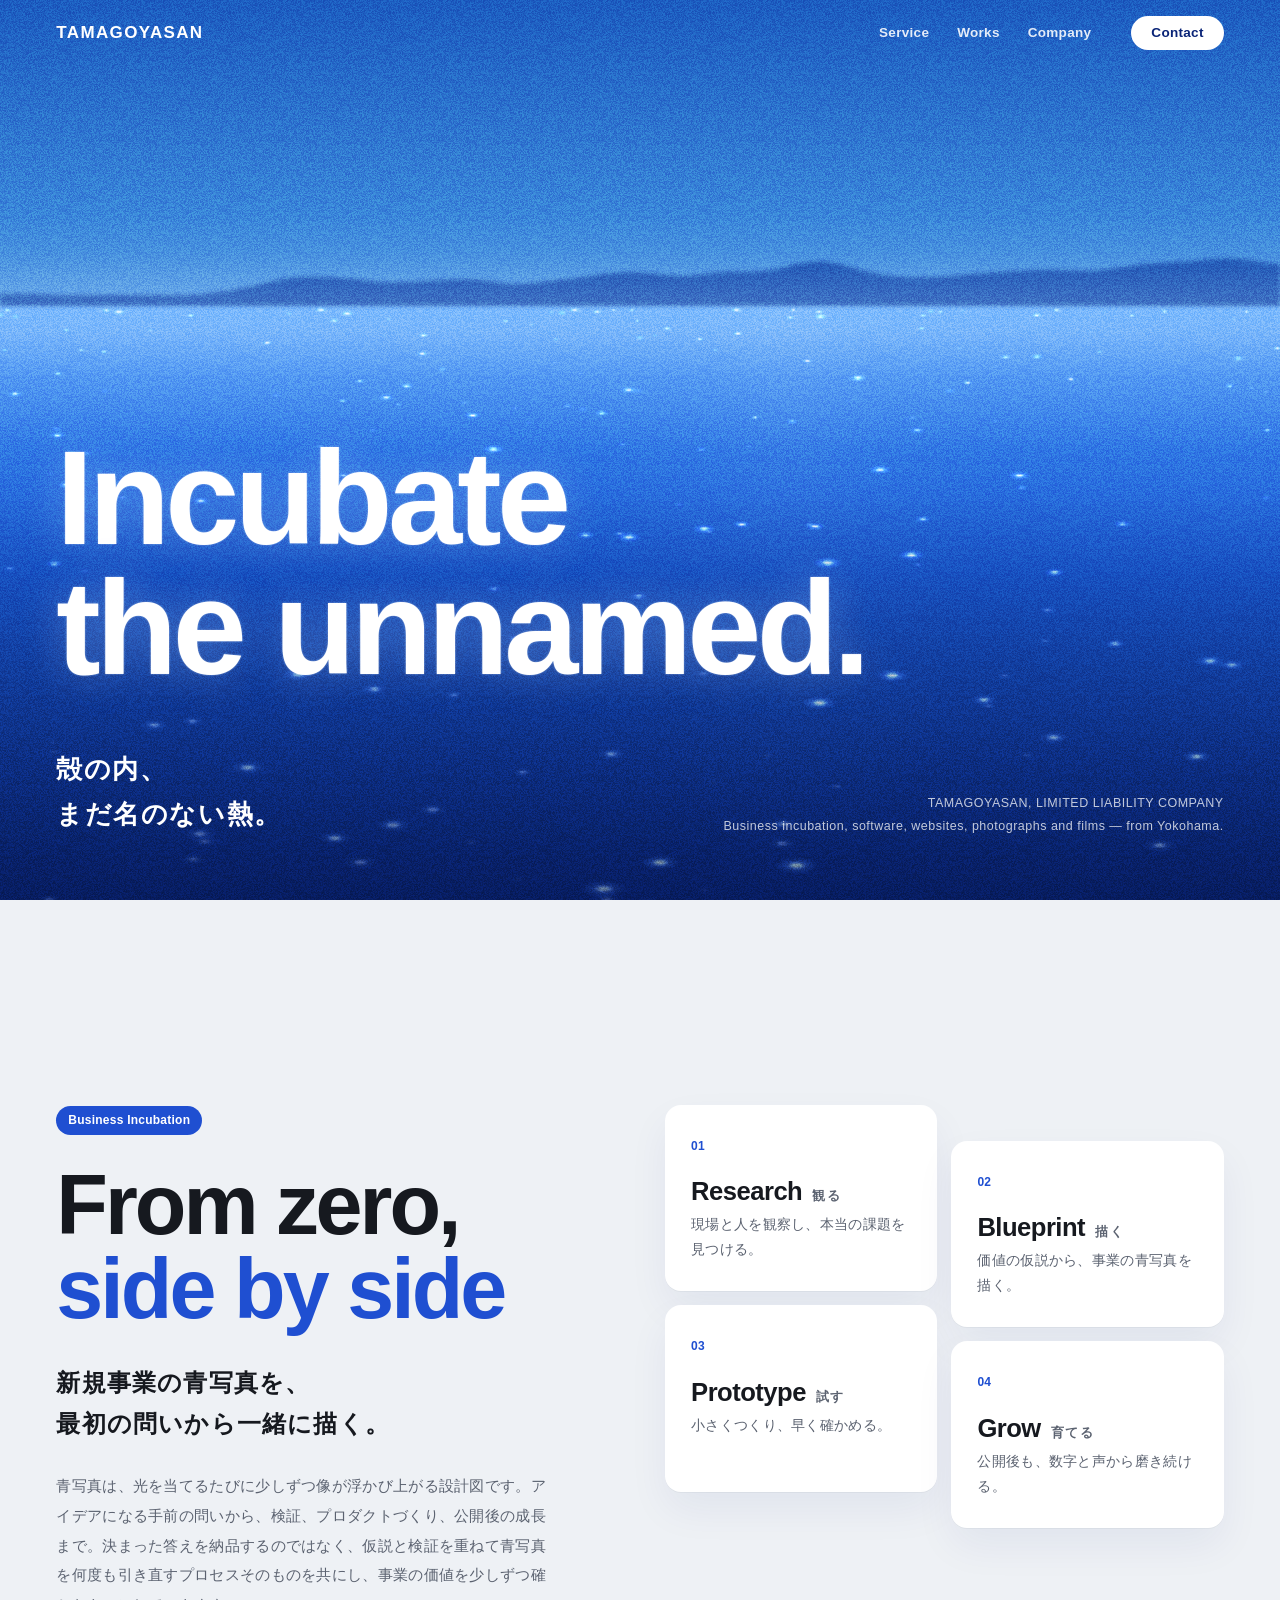
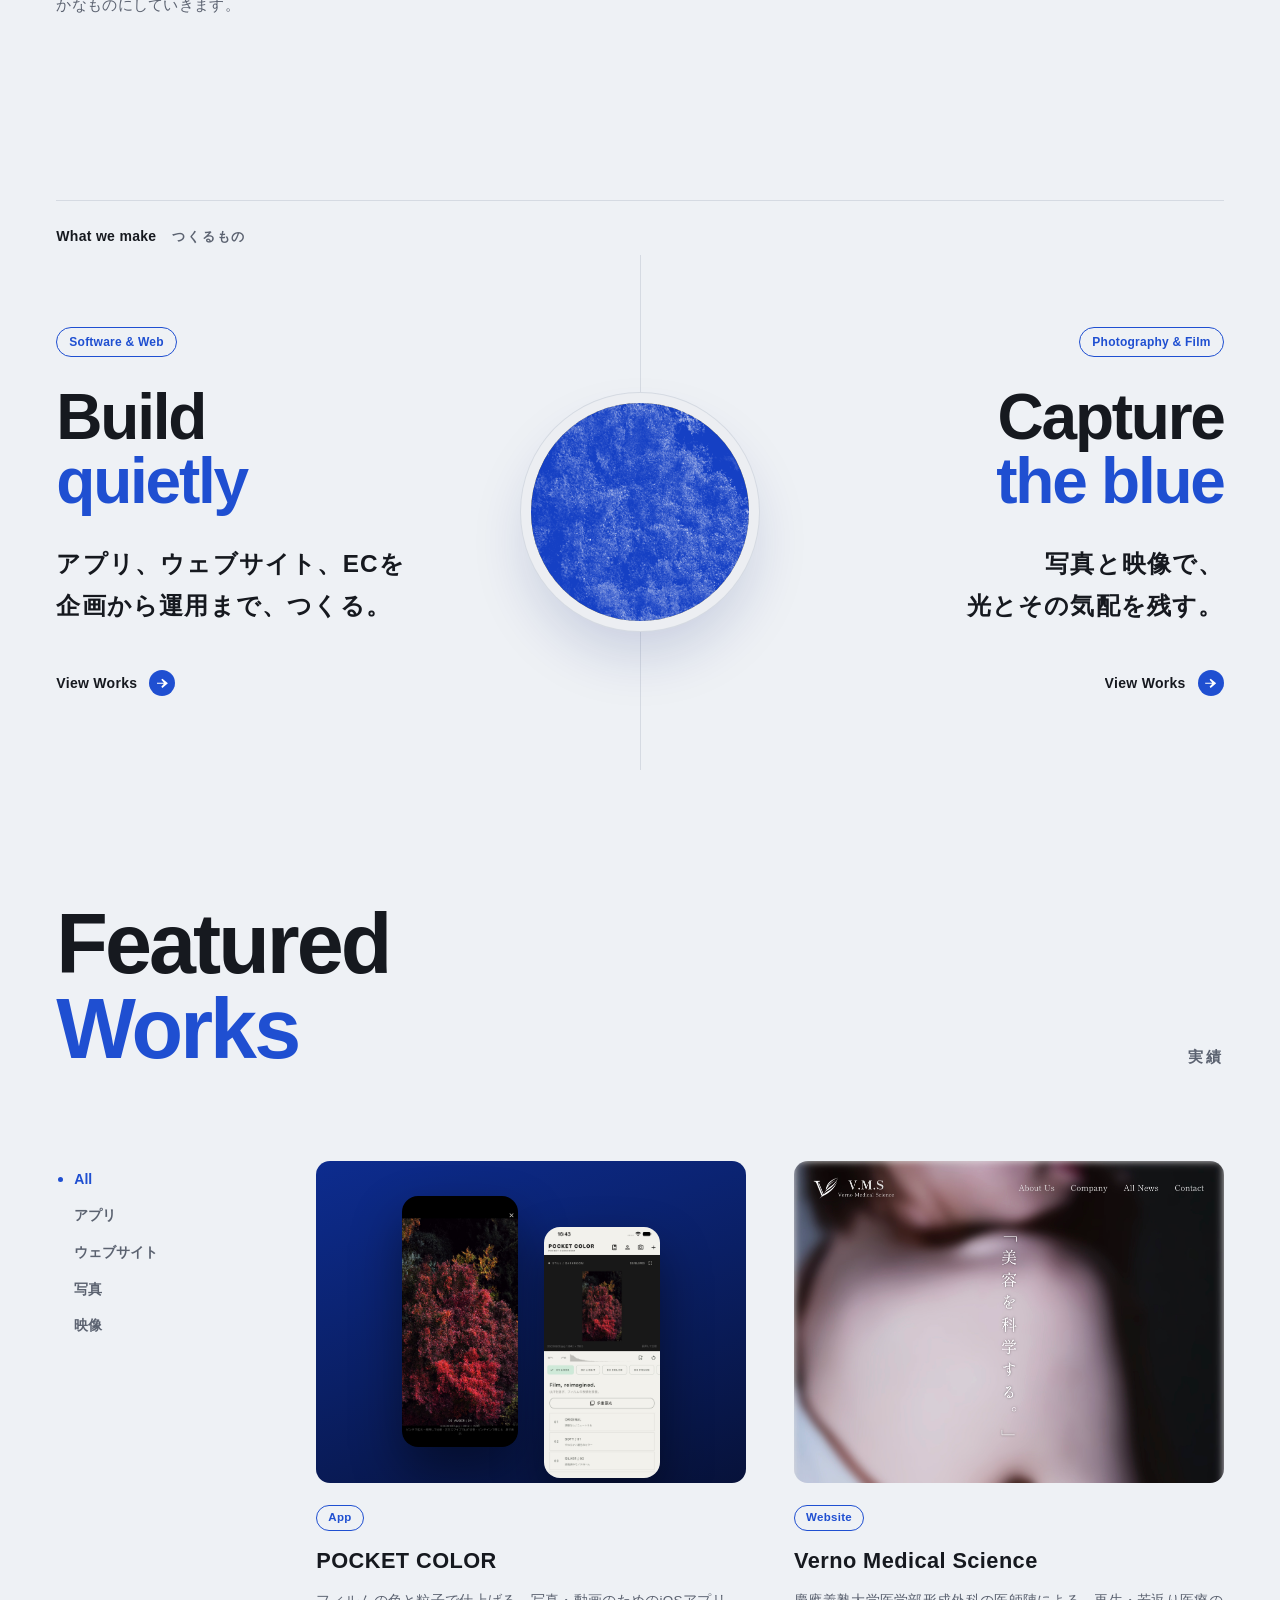
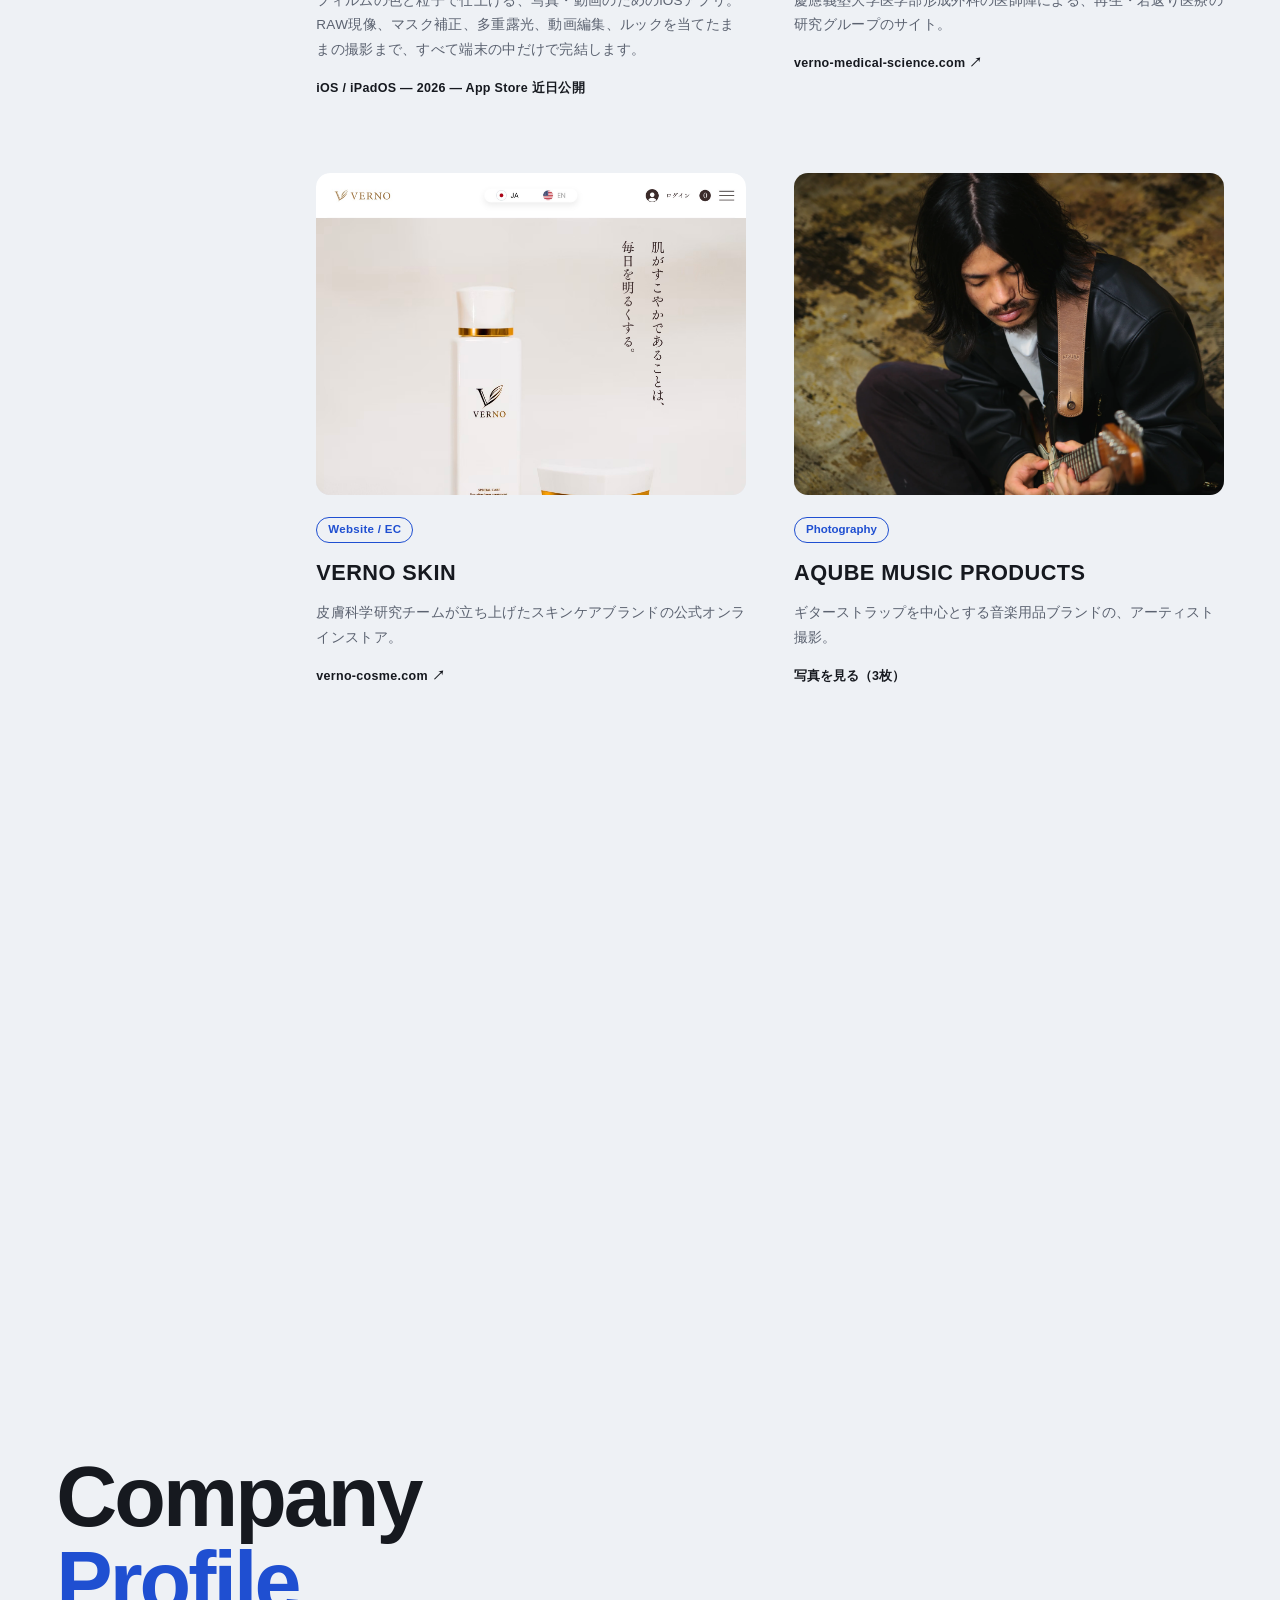
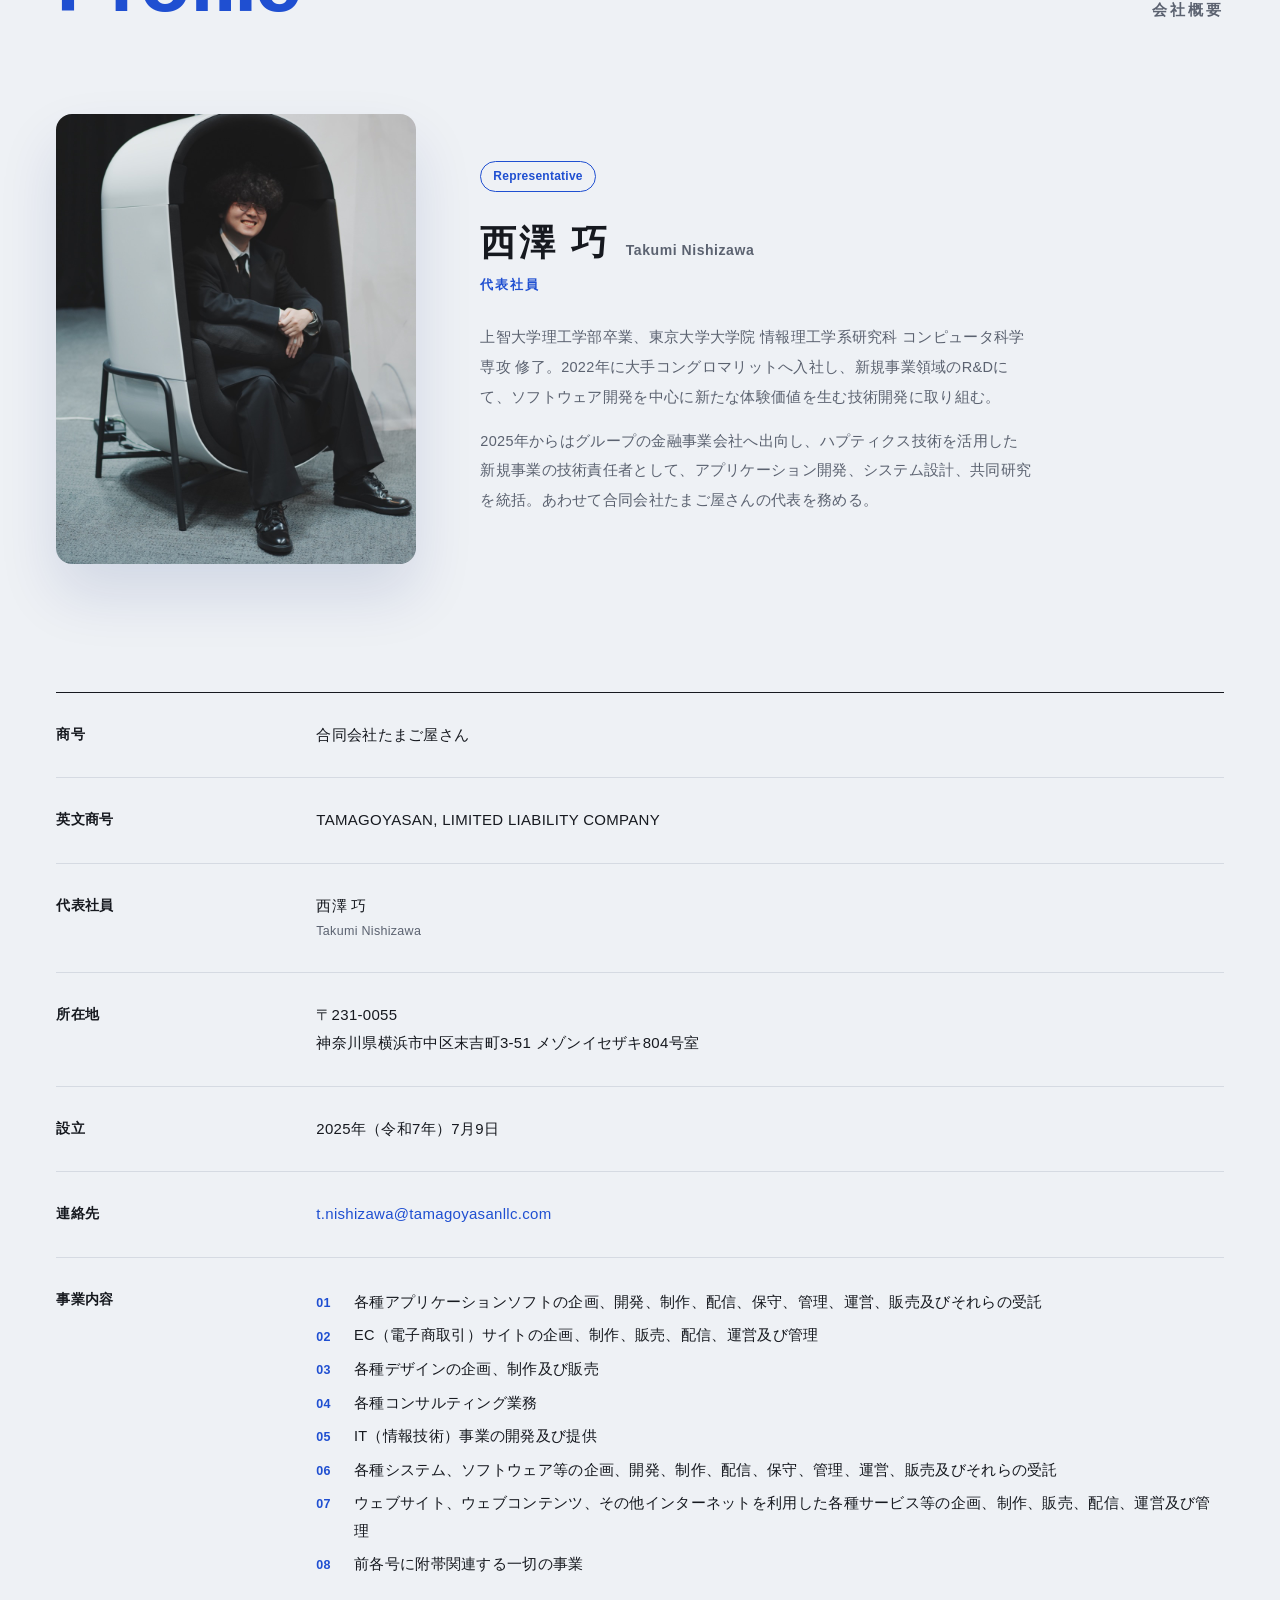
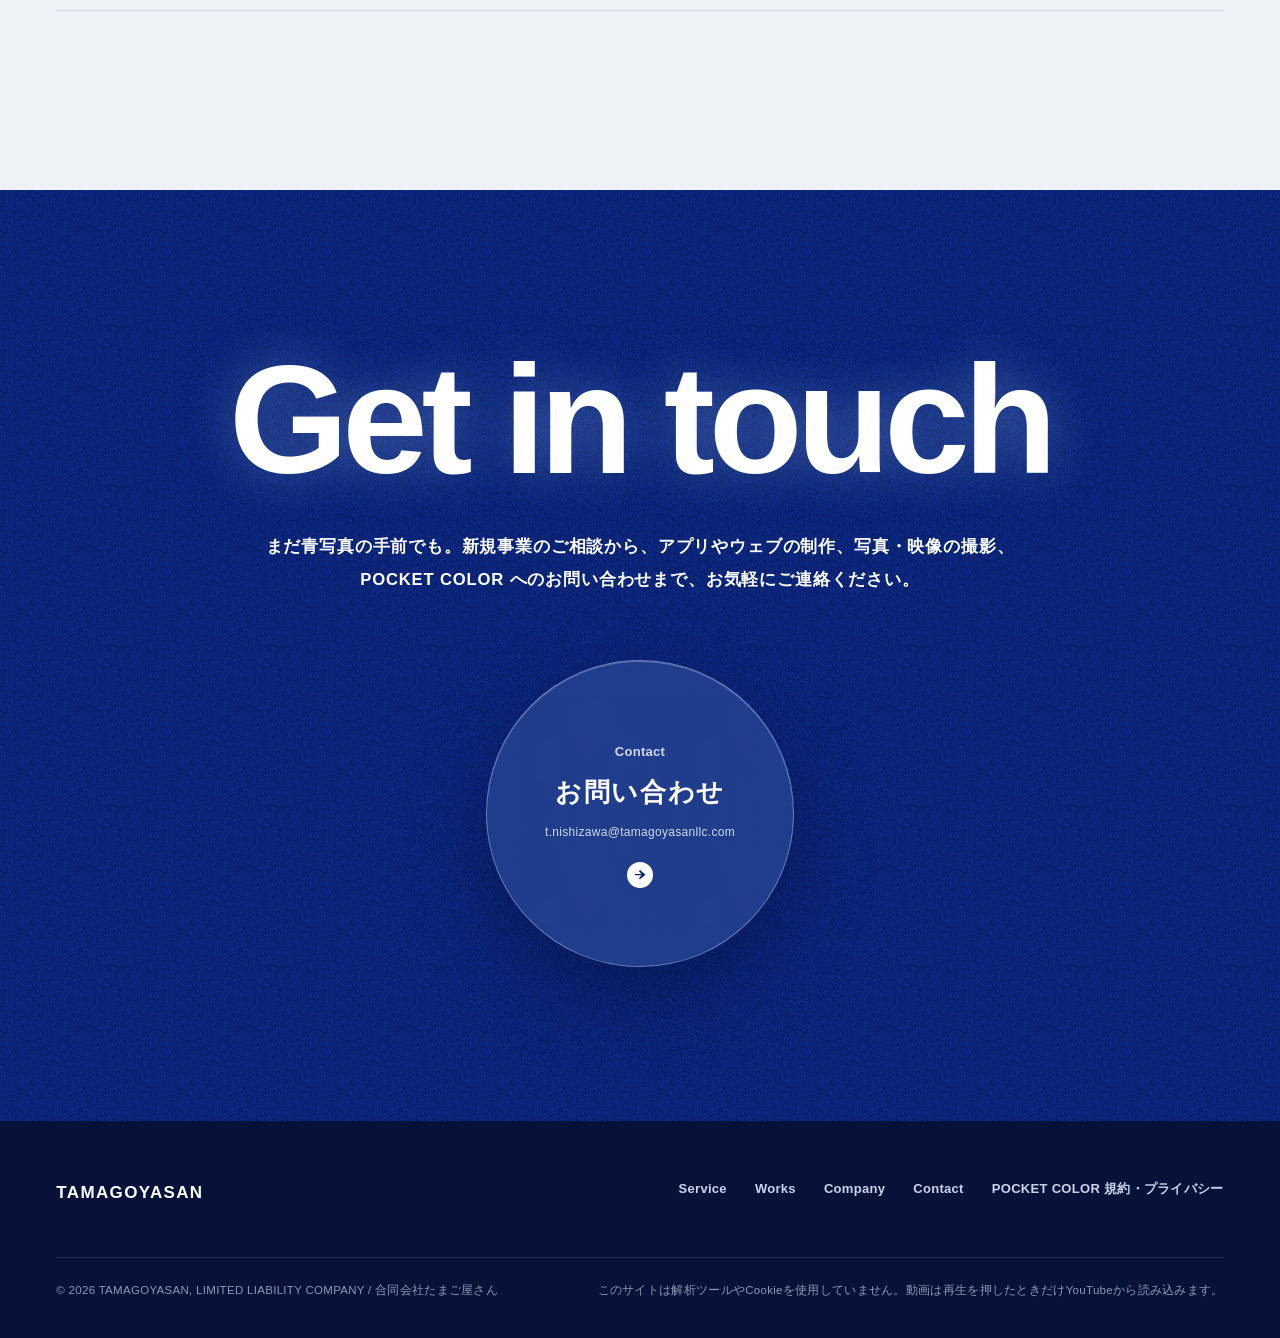
==== commit 91b2cb73: "Representative: technical lead of the haptics venture. Co-authored-by: Cursor <cursoragent@cursor.co" ====
--- a/index.html
+++ b/index.html
@@ -152,7 +152,7 @@
         <h3 class="person-name">西澤 巧<span>Takumi Nishizawa</span></h3>
         <p class="person-role">代表社員</p>
         <p class="person-bio">上智大学理工学部卒業、東京大学大学院 情報理工学系研究科 コンピュータ科学専攻 修了。2022年に大手コングロマリットへ入社し、新規事業領域のR&amp;Dにて、ソフトウェア開発を中心に新たな体験価値を生む技術開発に取り組む。</p>
-        <p class="person-bio">2025年からはグループの金融事業会社へ出向し、新規事業部門にてハプティクス技術を活用した新規事業のアプリケーション開発、システム設計、共同研究など技術開発全般を担当。あわせて合同会社たまご屋さんの代表を務める。</p>
+        <p class="person-bio">2025年からはグループの金融事業会社へ出向し、ハプティクス技術を活用した新規事業の技術責任者として、アプリケーション開発、システム設計、共同研究を統括。あわせて合同会社たまご屋さんの代表を務める。</p>
       </div>
     </article>
 
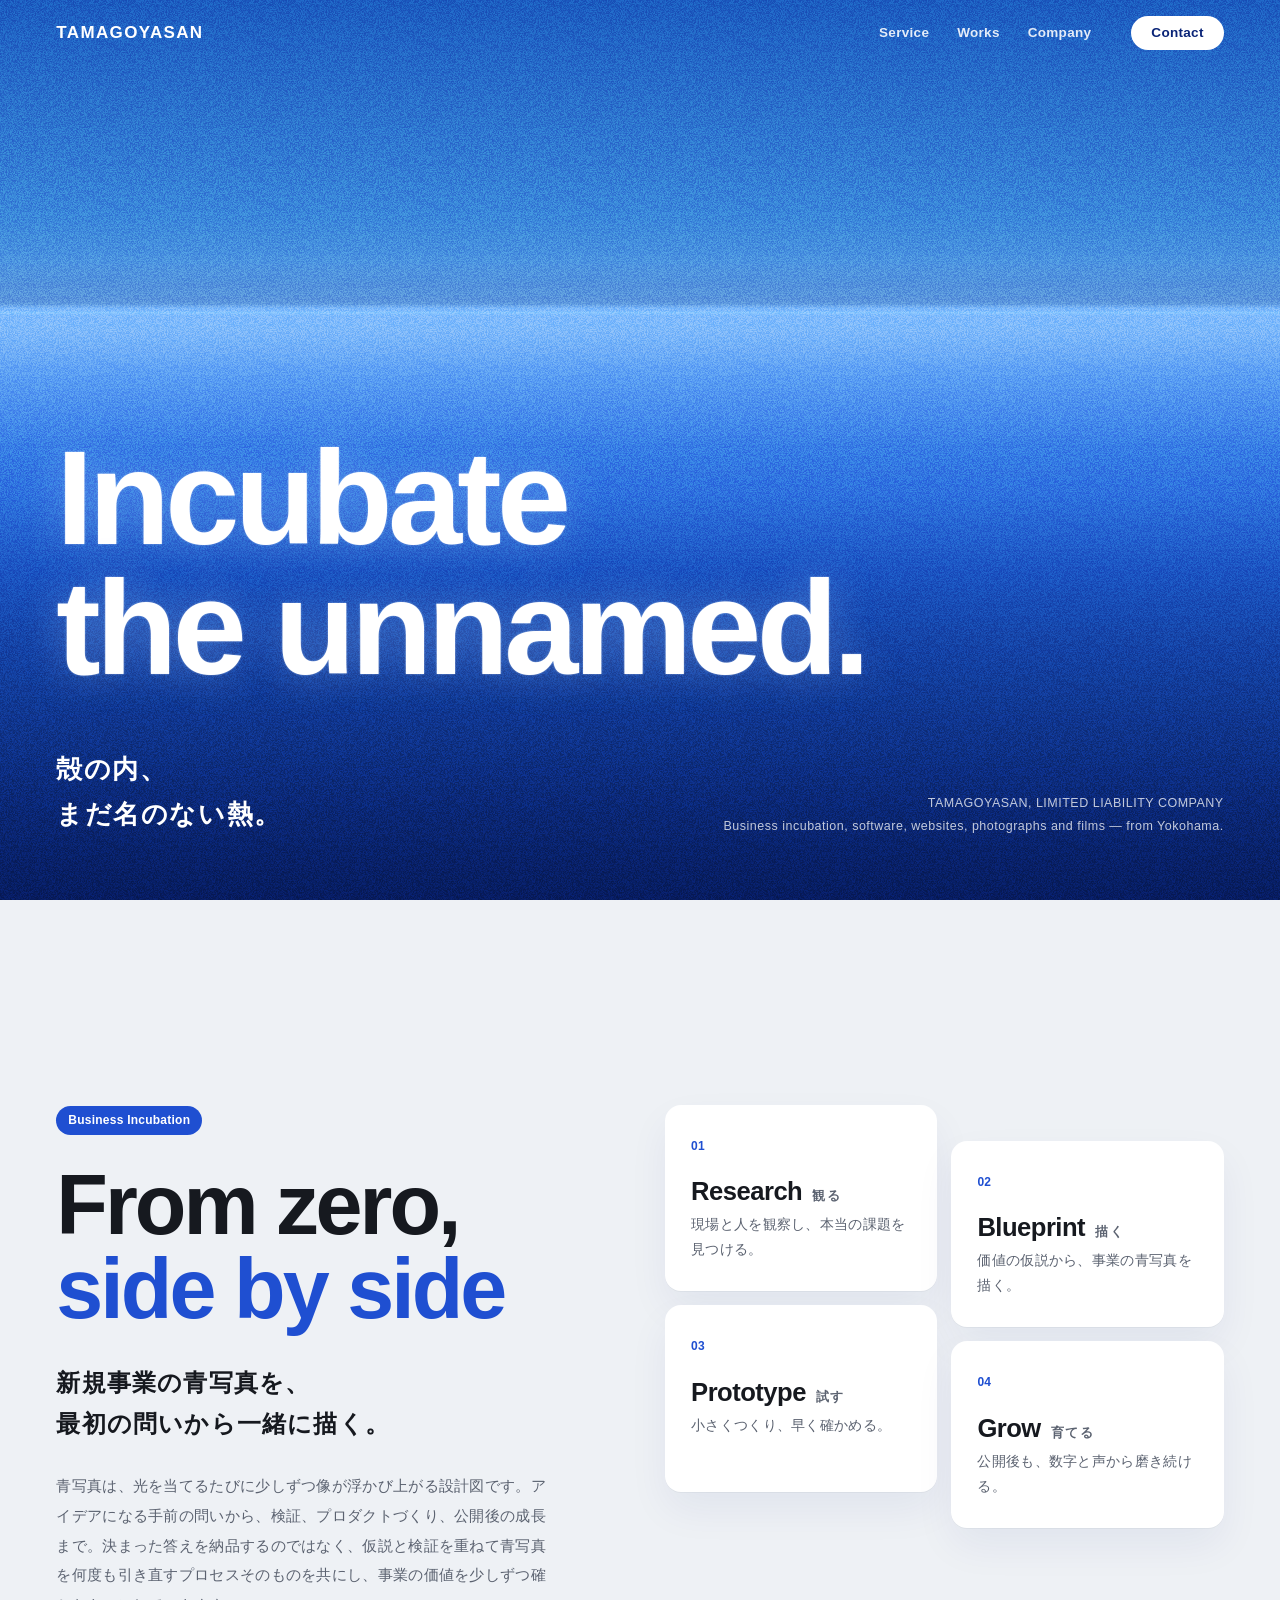
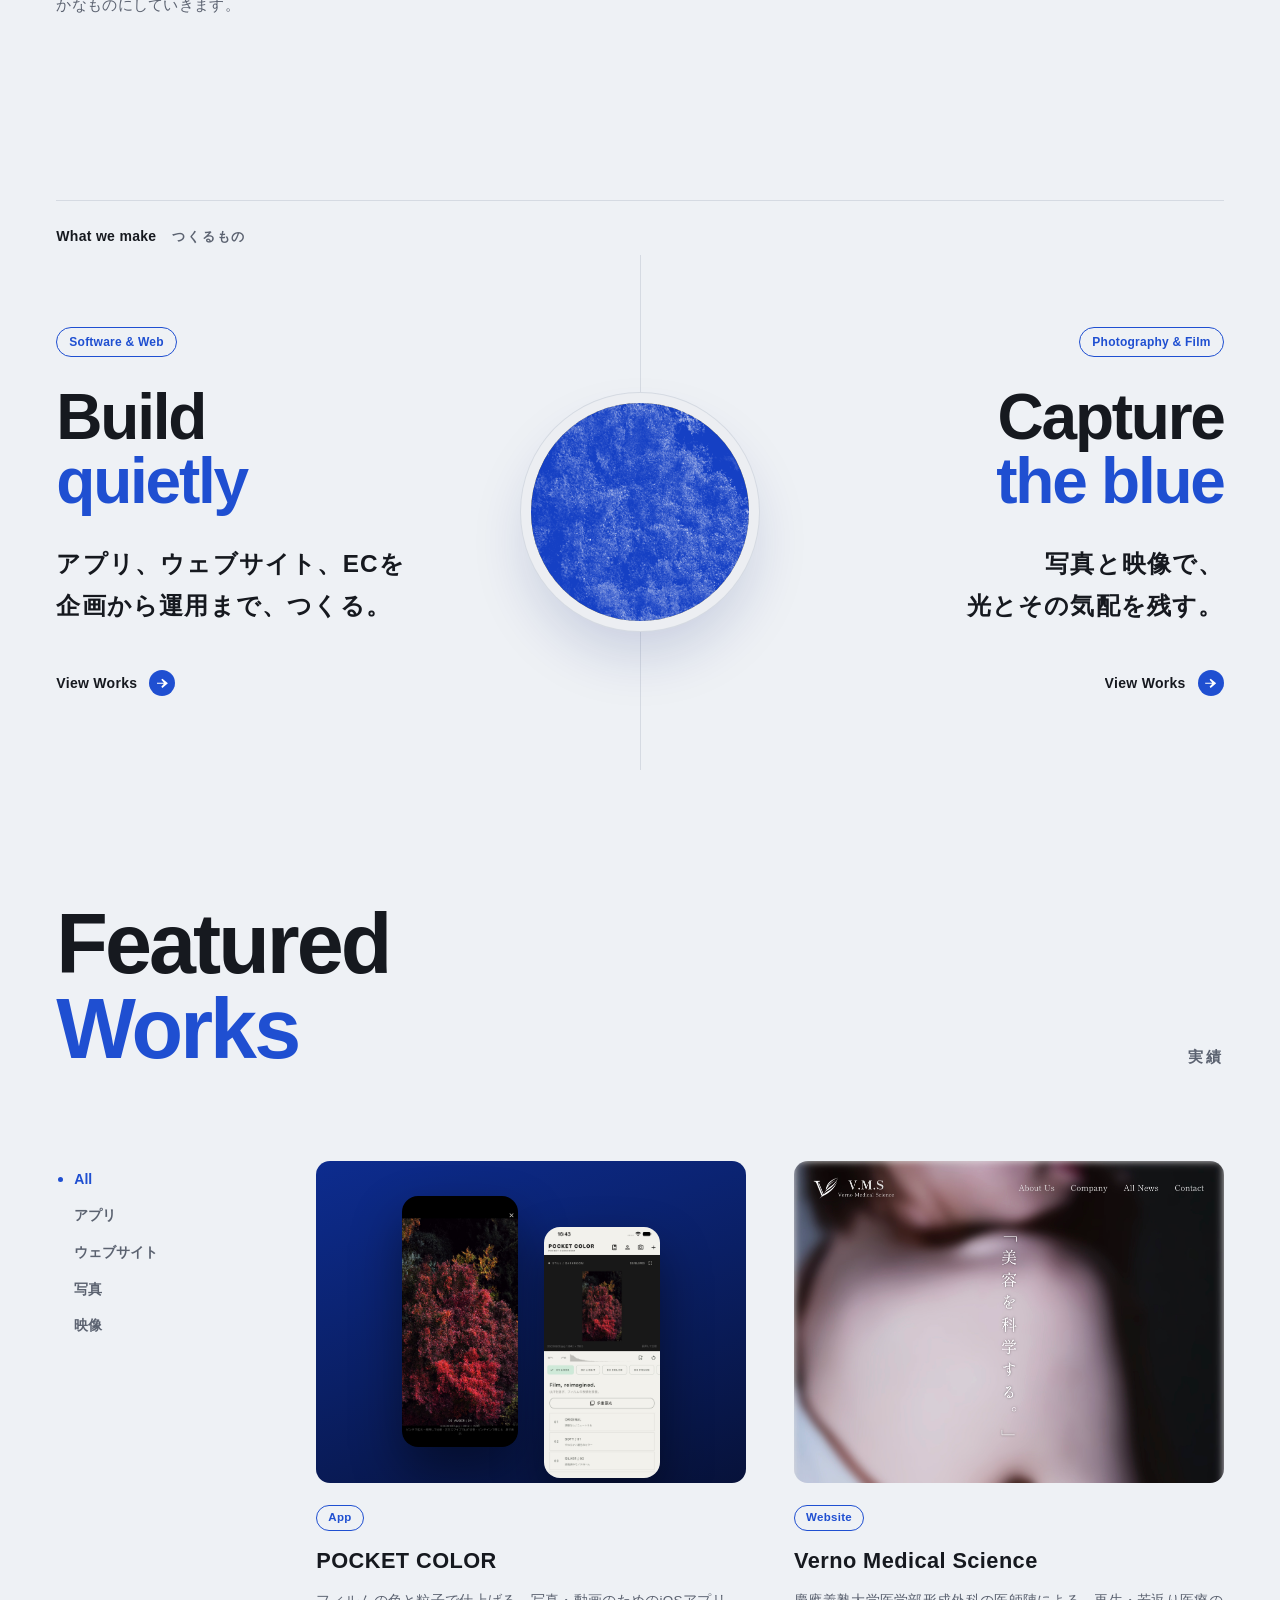
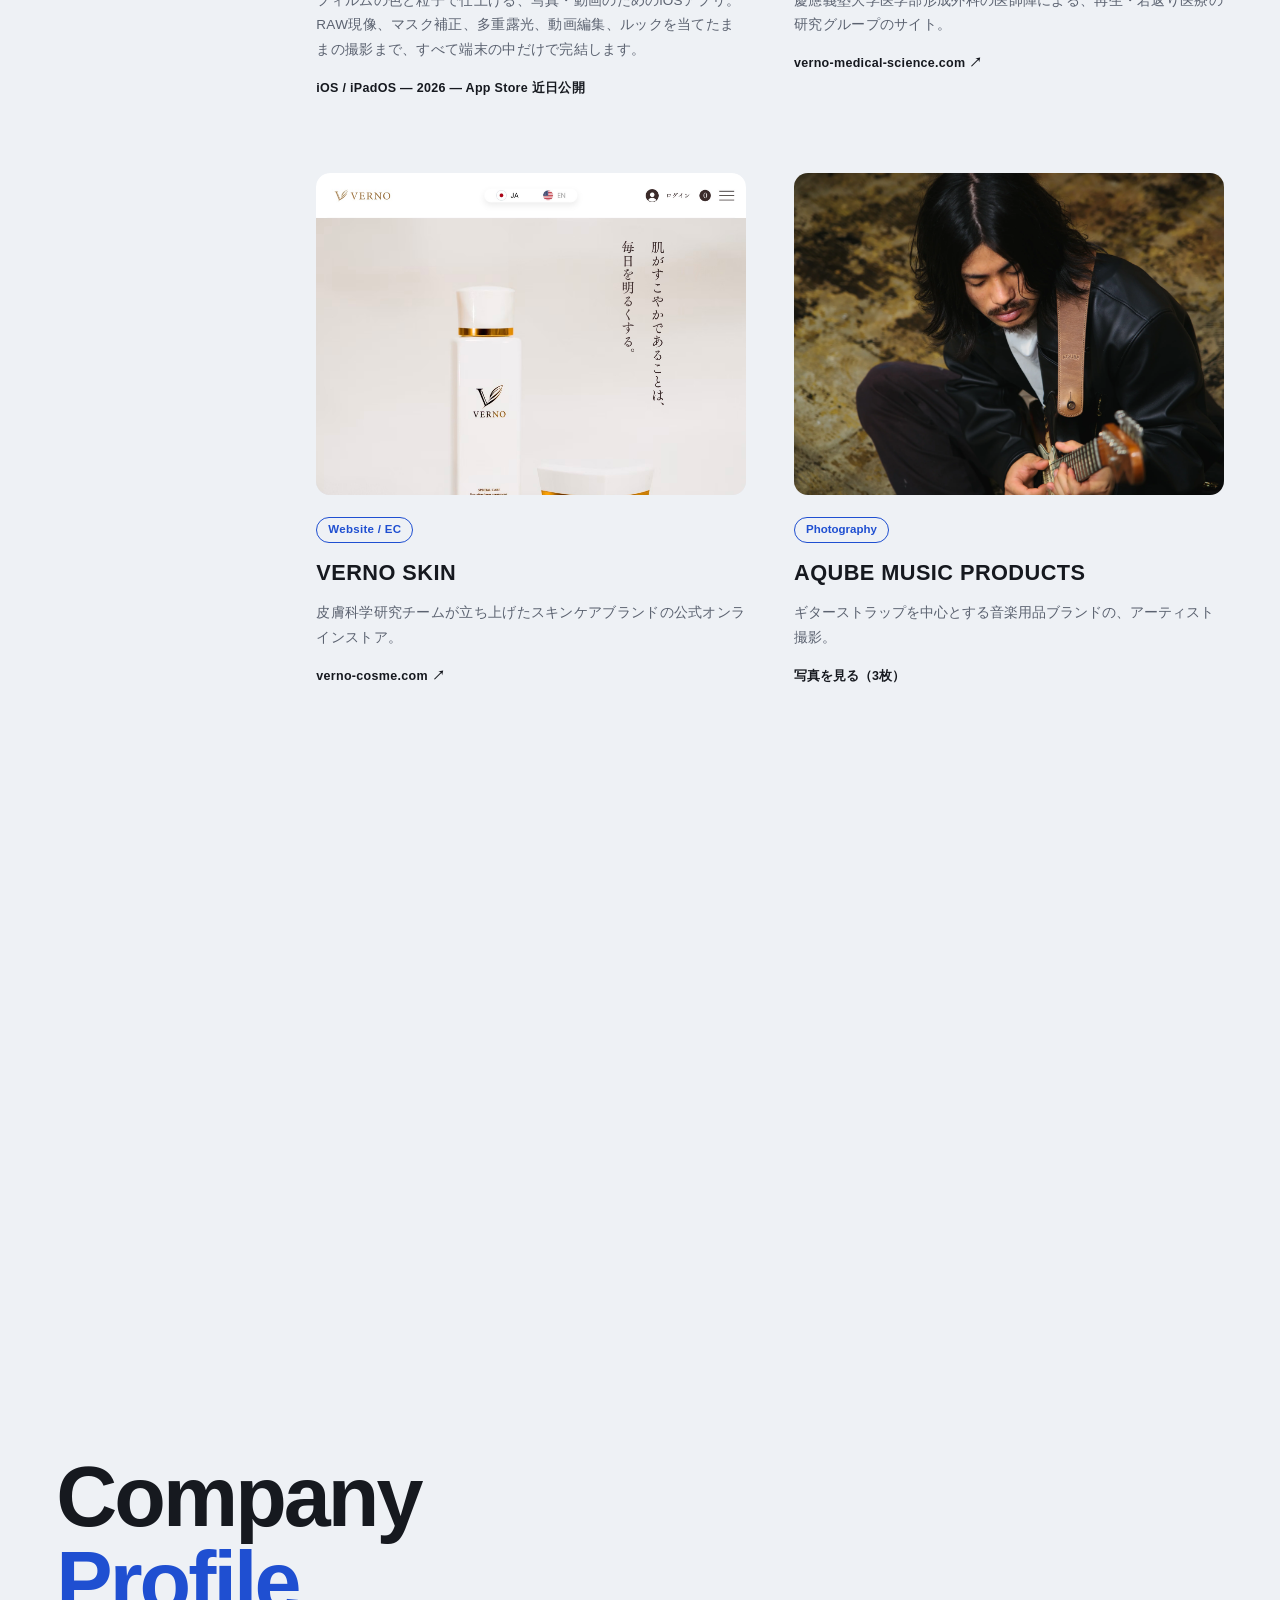
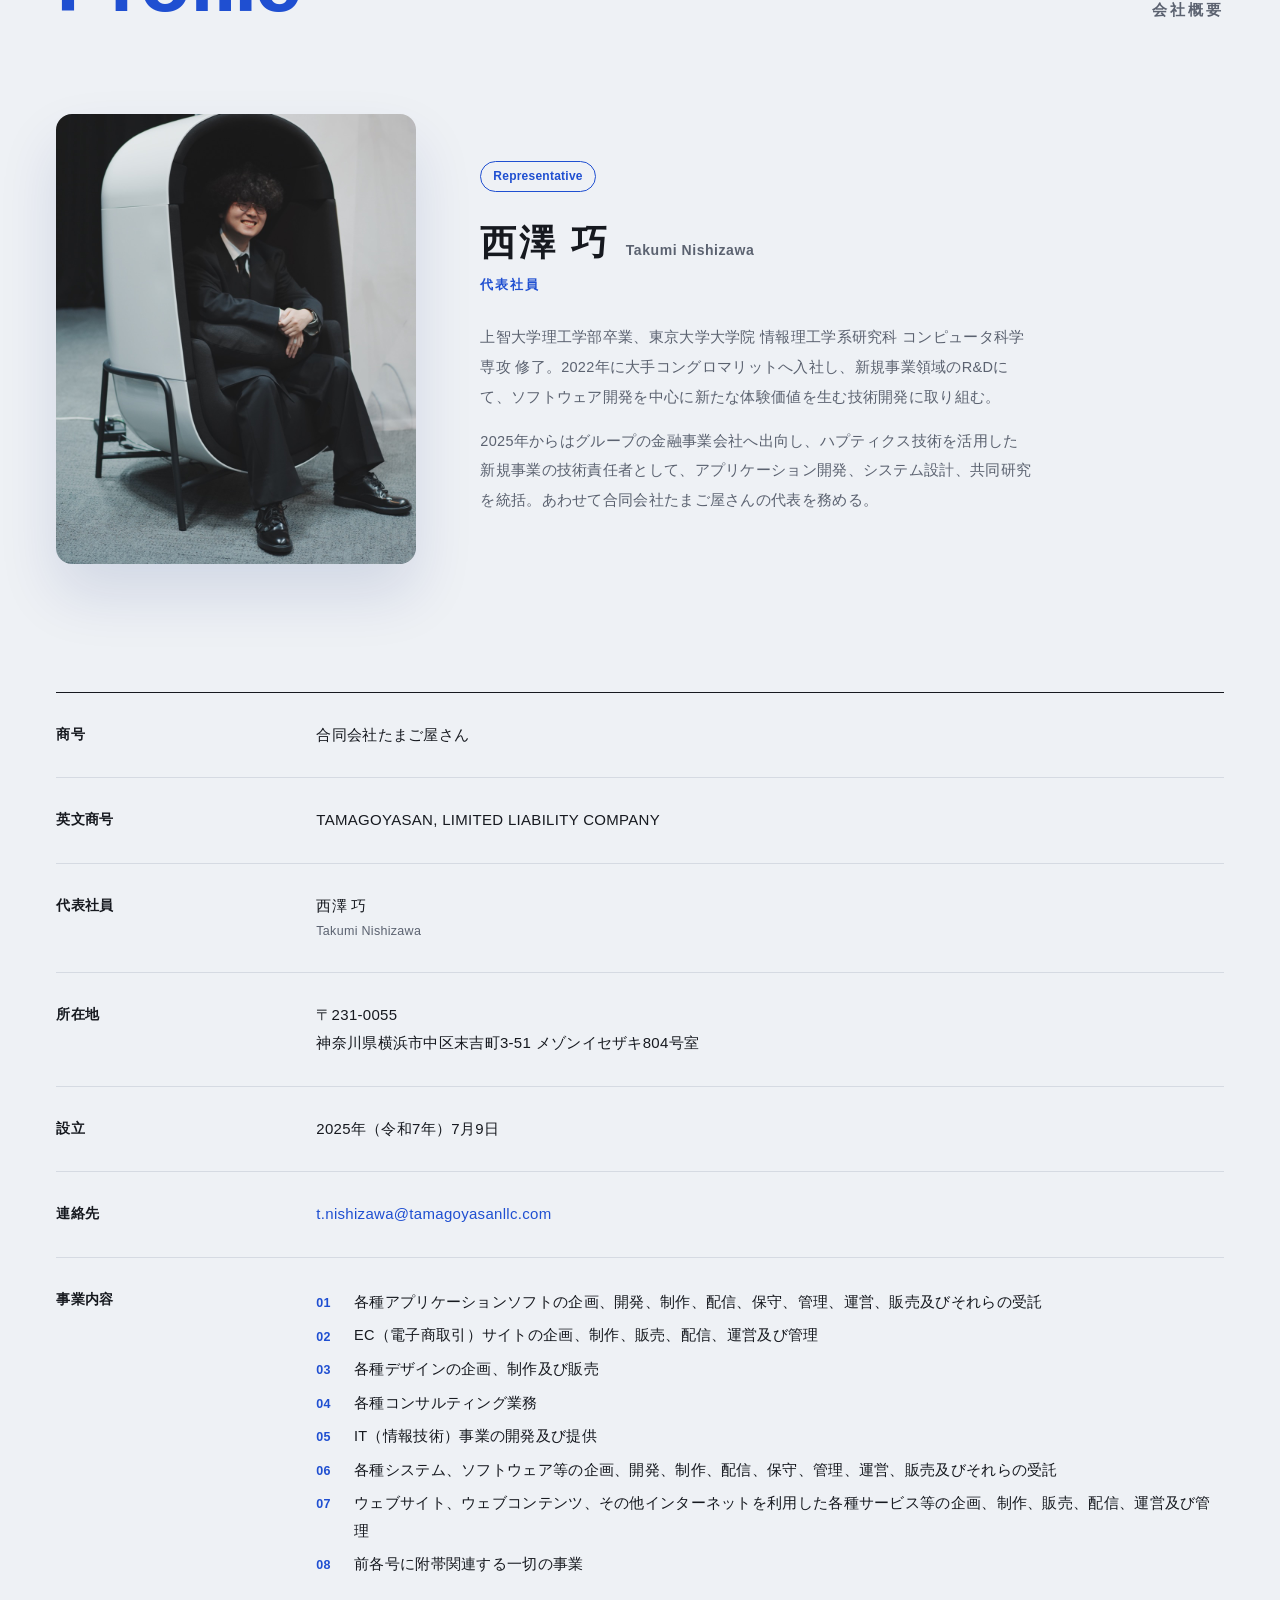
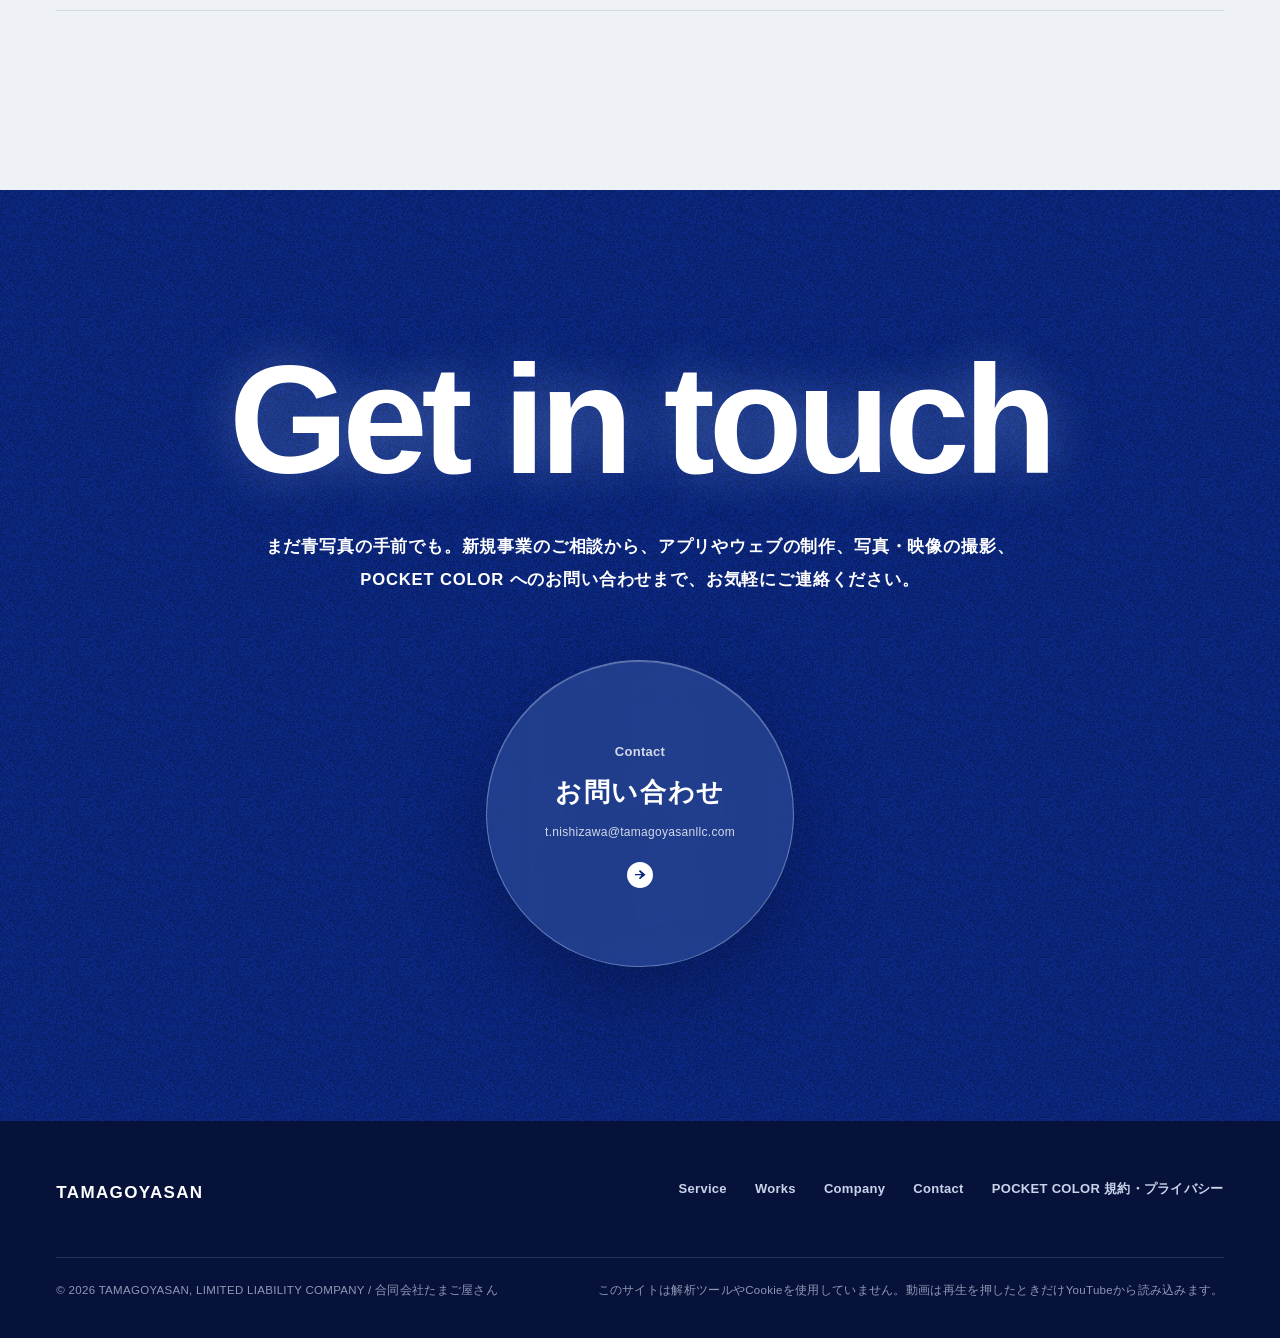
==== commit 4205517c: "Add SEO metadata, structured data, robots, sitemap, llms.txt and Bing verification Co-authored-by: C" ====
--- a/index.html
+++ b/index.html
@@ -3,13 +3,91 @@
 <head>
 <meta charset="utf-8">
 <meta name="viewport" content="width=device-width, initial-scale=1, viewport-fit=cover">
-<title>合同会社たまご屋さん — TAMAGOYASAN, LIMITED LIABILITY COMPANY</title>
-<meta name="description" content="合同会社たまご屋さん（TAMAGOYASAN, LIMITED LIABILITY COMPANY）。新規事業の青写真を一緒に描く、伴走とプロセス型の事業価値創出。アプリ、ウェブ、写真、映像の制作。写真・動画アプリ POCKET COLOR を開発しています。">
+<title>合同会社たまご屋さん（TAMAGOYASAN）｜横浜の新規事業伴走・アプリ／ウェブ制作・写真映像</title>
+<meta name="description" content="合同会社たまご屋さん（TAMAGOYASAN, LIMITED LIABILITY COMPANY）は横浜の会社です。新規事業の青写真を最初の問いから一緒に描く伴走型の事業価値創出、アプリ・ウェブサイト・ECの企画開発、写真・映像の撮影を行い、写真・動画アプリ POCKET COLOR を開発しています。代表社員 西澤 巧。">
+<meta name="robots" content="index, follow, max-image-preview:large">
+<link rel="canonical" href="https://tamagoyasanllc.com/">
+<link rel="alternate" type="text/markdown" href="https://tamagoyasanllc.com/llms.txt" title="llms.txt">
 <meta name="theme-color" content="#0c2a86">
+<meta property="og:site_name" content="合同会社たまご屋さん">
+<meta property="og:locale" content="ja_JP">
 <meta property="og:title" content="合同会社たまご屋さん — TAMAGOYASAN, LLC">
-<meta property="og:description" content="殻の内、まだ名のない熱。">
+<meta property="og:description" content="殻の内、まだ名のない熱。横浜の合同会社たまご屋さん。新規事業の伴走、アプリ・ウェブ制作、写真・映像。">
 <meta property="og:type" content="website">
 <meta property="og:url" content="https://tamagoyasanllc.com/">
+<meta property="og:image" content="https://tamagoyasanllc.com/assets/og.jpg">
+<meta property="og:image:width" content="1200">
+<meta property="og:image:height" content="630">
+<meta property="og:image:alt" content="合同会社たまご屋さん — Incubate the unnamed.">
+<meta name="twitter:card" content="summary_large_image">
+<meta name="twitter:title" content="合同会社たまご屋さん — TAMAGOYASAN, LLC">
+<meta name="twitter:description" content="横浜の合同会社たまご屋さん。新規事業の伴走、アプリ・ウェブ制作、写真・映像。">
+<meta name="twitter:image" content="https://tamagoyasanllc.com/assets/og.jpg">
+<script type="application/ld+json">
+{
+  "@context": "https://schema.org",
+  "@graph": [
+    {
+      "@type": "Organization",
+      "@id": "https://tamagoyasanllc.com/#organization",
+      "name": "合同会社たまご屋さん",
+      "alternateName": ["たまご屋さん", "タマゴヤサン", "TAMAGOYASAN", "TAMAGOYASAN, LLC", "TAMAGOYASAN, LIMITED LIABILITY COMPANY"],
+      "legalName": "合同会社たまご屋さん",
+      "url": "https://tamagoyasanllc.com/",
+      "logo": "https://tamagoyasanllc.com/assets/icon-512.png",
+      "image": "https://tamagoyasanllc.com/assets/og.jpg",
+      "description": "横浜の合同会社。新規事業の青写真を一緒に描く伴走型の事業価値創出、アプリ・ウェブサイト・ECの企画開発、写真・映像の撮影。写真・動画アプリ POCKET COLOR を開発。",
+      "email": "t.nishizawa@tamagoyasanllc.com",
+      "foundingDate": "2025-07-09",
+      "identifier": {"@type": "PropertyValue", "propertyID": "法人番号", "value": "6020003029038"},
+      "address": {
+        "@type": "PostalAddress",
+        "postalCode": "231-0055",
+        "addressRegion": "神奈川県",
+        "addressLocality": "横浜市中区",
+        "streetAddress": "末吉町3-51 メゾンイセザキ804号室",
+        "addressCountry": "JP"
+      },
+      "areaServed": "JP",
+      "founder": {"@id": "https://tamagoyasanllc.com/#representative"},
+      "knowsAbout": ["新規事業開発", "事業伴走", "アプリ開発", "iOSアプリ開発", "ウェブサイト制作", "EC サイト制作", "写真撮影", "映像制作", "ミュージックビデオ撮影", "ハプティクス"],
+      "contactPoint": {"@type": "ContactPoint", "contactType": "customer support", "email": "t.nishizawa@tamagoyasanllc.com", "availableLanguage": ["ja", "en"]}
+    },
+    {
+      "@type": "Person",
+      "@id": "https://tamagoyasanllc.com/#representative",
+      "name": "西澤 巧",
+      "alternateName": "Takumi Nishizawa",
+      "jobTitle": "代表社員",
+      "image": "https://tamagoyasanllc.com/assets/representative.jpg",
+      "worksFor": {"@id": "https://tamagoyasanllc.com/#organization"},
+      "alumniOf": [
+        {"@type": "CollegeOrUniversity", "name": "上智大学"},
+        {"@type": "CollegeOrUniversity", "name": "東京大学"}
+      ],
+      "knowsAbout": ["ソフトウェア開発", "アプリケーション開発", "システム設計", "ハプティクス", "新規事業開発"]
+    },
+    {
+      "@type": "WebSite",
+      "@id": "https://tamagoyasanllc.com/#website",
+      "url": "https://tamagoyasanllc.com/",
+      "name": "合同会社たまご屋さん",
+      "alternateName": "TAMAGOYASAN",
+      "inLanguage": "ja",
+      "publisher": {"@id": "https://tamagoyasanllc.com/#organization"}
+    },
+    {
+      "@type": "SoftwareApplication",
+      "name": "POCKET COLOR",
+      "applicationCategory": "PhotographyApplication",
+      "operatingSystem": "iOS, iPadOS",
+      "description": "フィルムの色と粒子で仕上げる、写真・動画のためのiOSアプリ。RAW現像、マスク補正、多重露光、動画編集、ルックを当てたままの撮影まで、すべて端末の中だけで完結します。",
+      "image": "https://tamagoyasanllc.com/assets/pocket-color-icon.png",
+      "publisher": {"@id": "https://tamagoyasanllc.com/#organization"}
+    }
+  ]
+}
+</script>
 <link rel="icon" href="assets/icon-32.png" sizes="32x32" type="image/png">
 <link rel="icon" href="assets/icon-192.png" sizes="192x192" type="image/png">
 <link rel="apple-touch-icon" href="assets/apple-touch-icon.png">
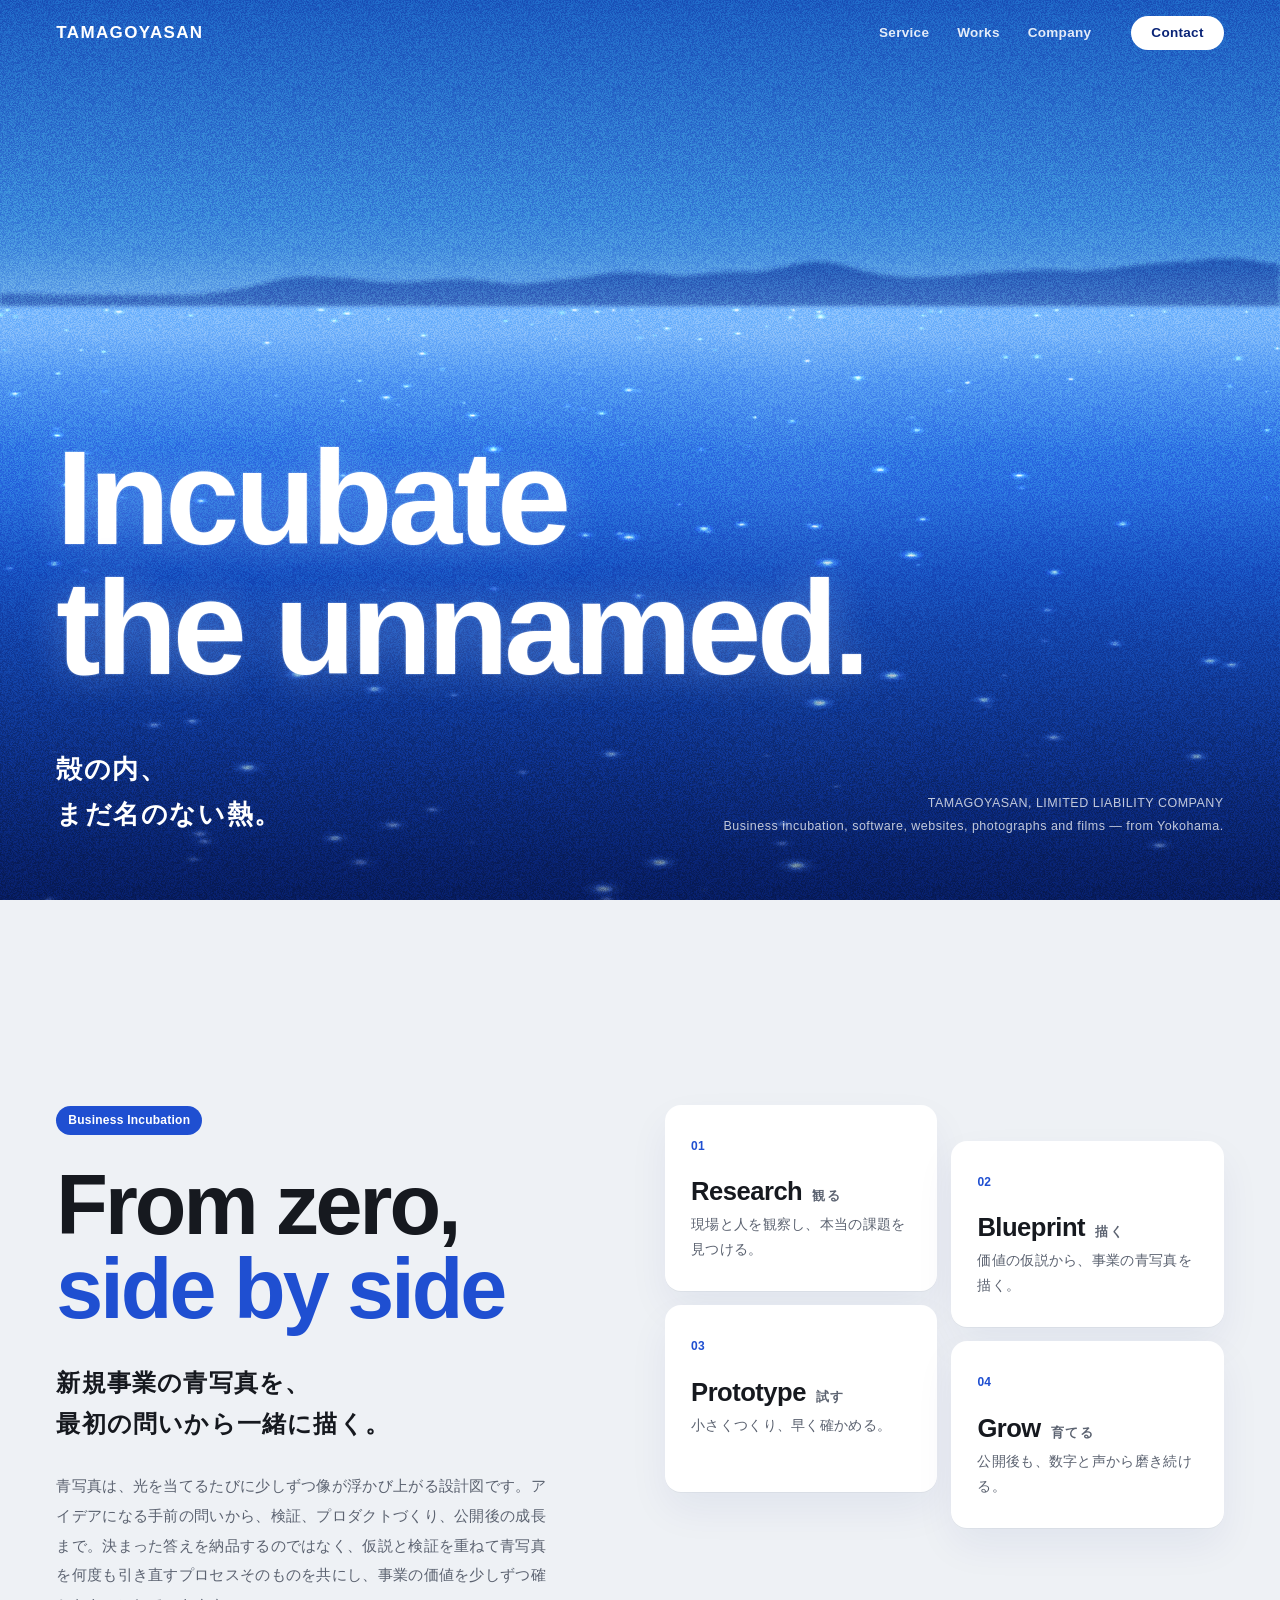
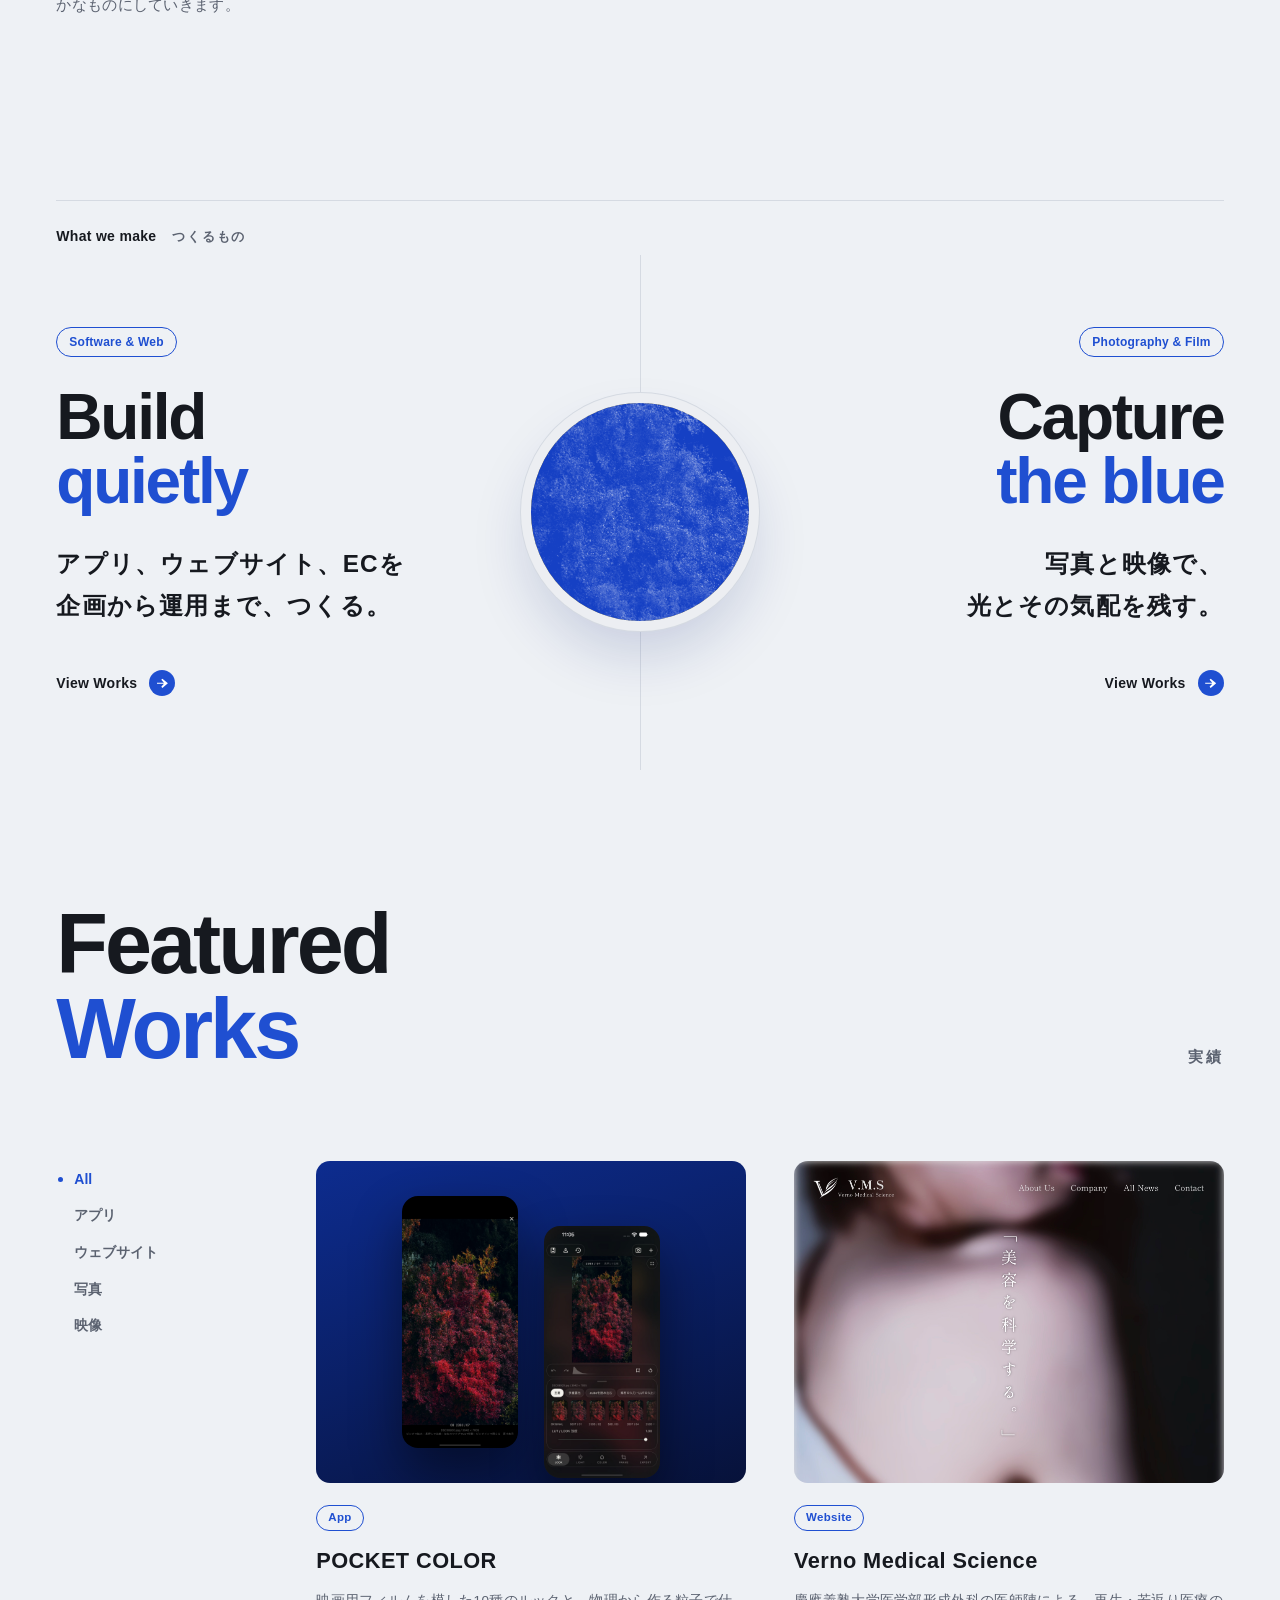
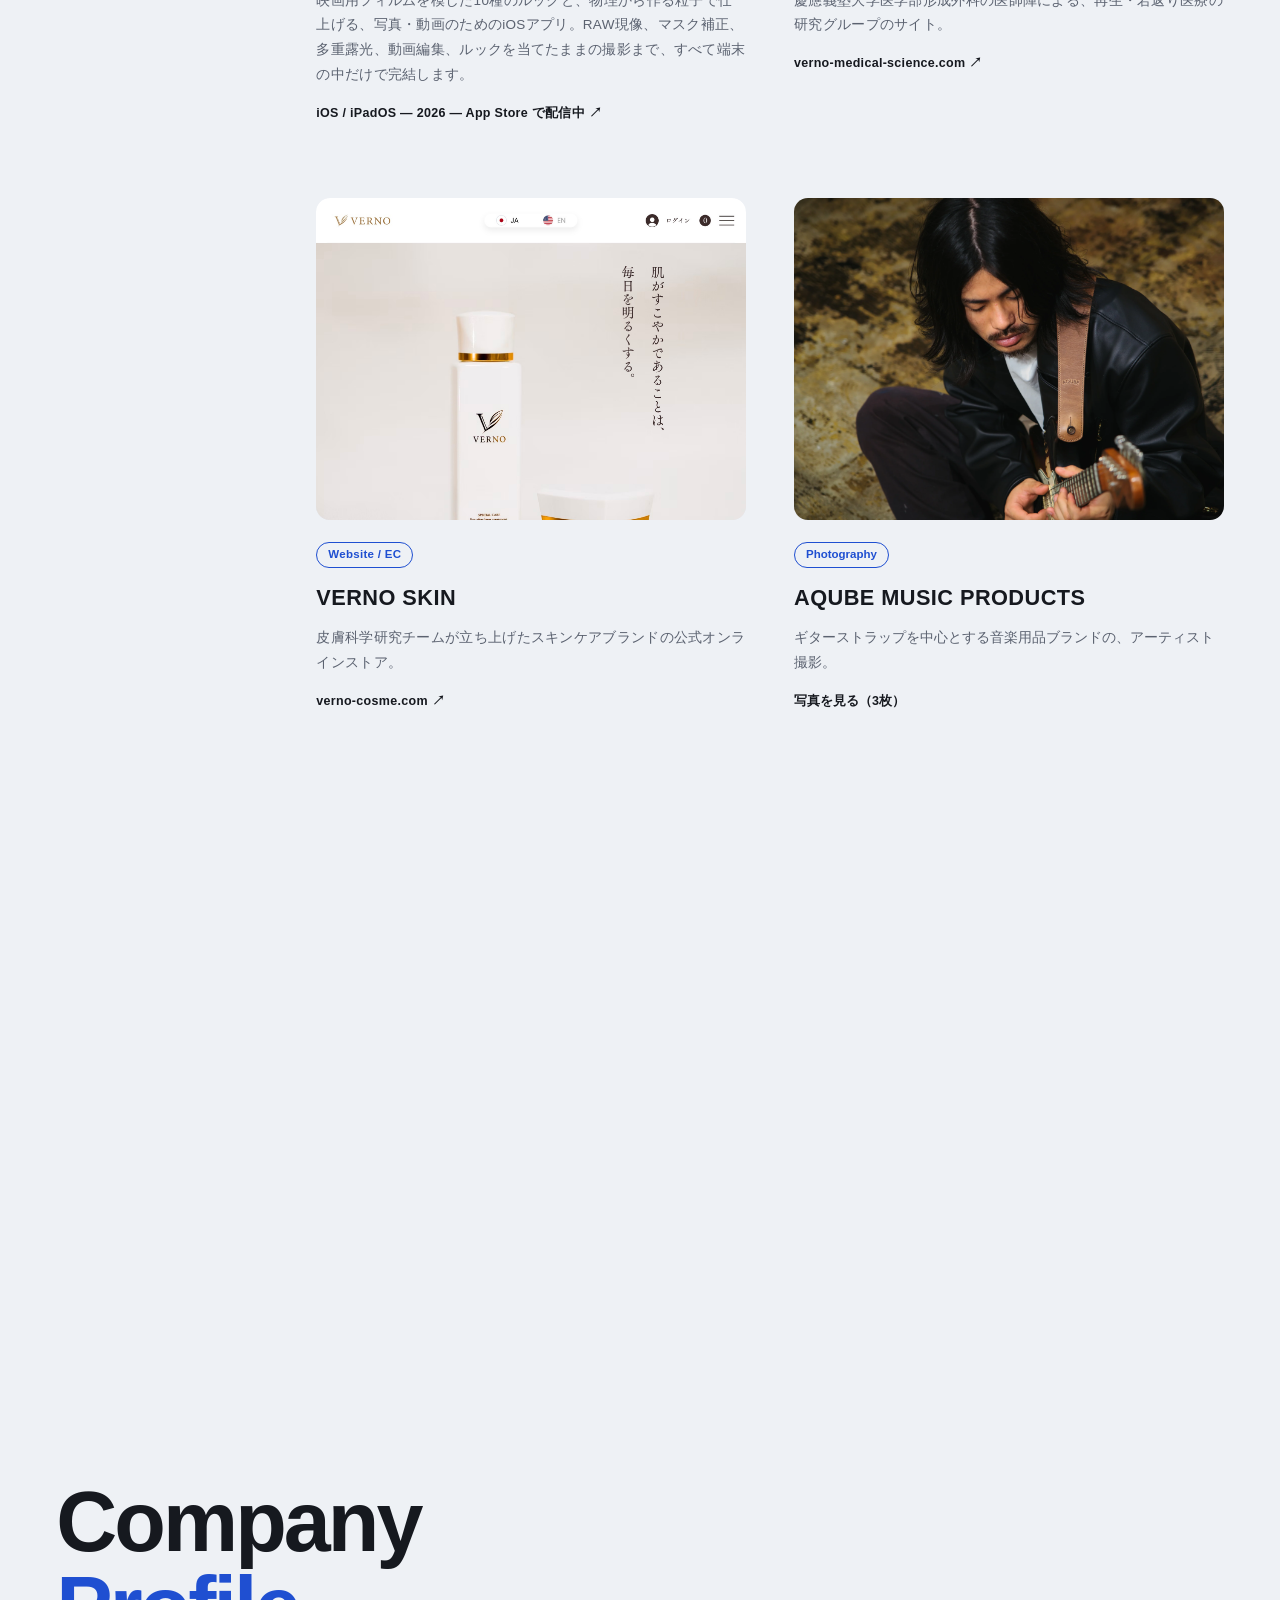
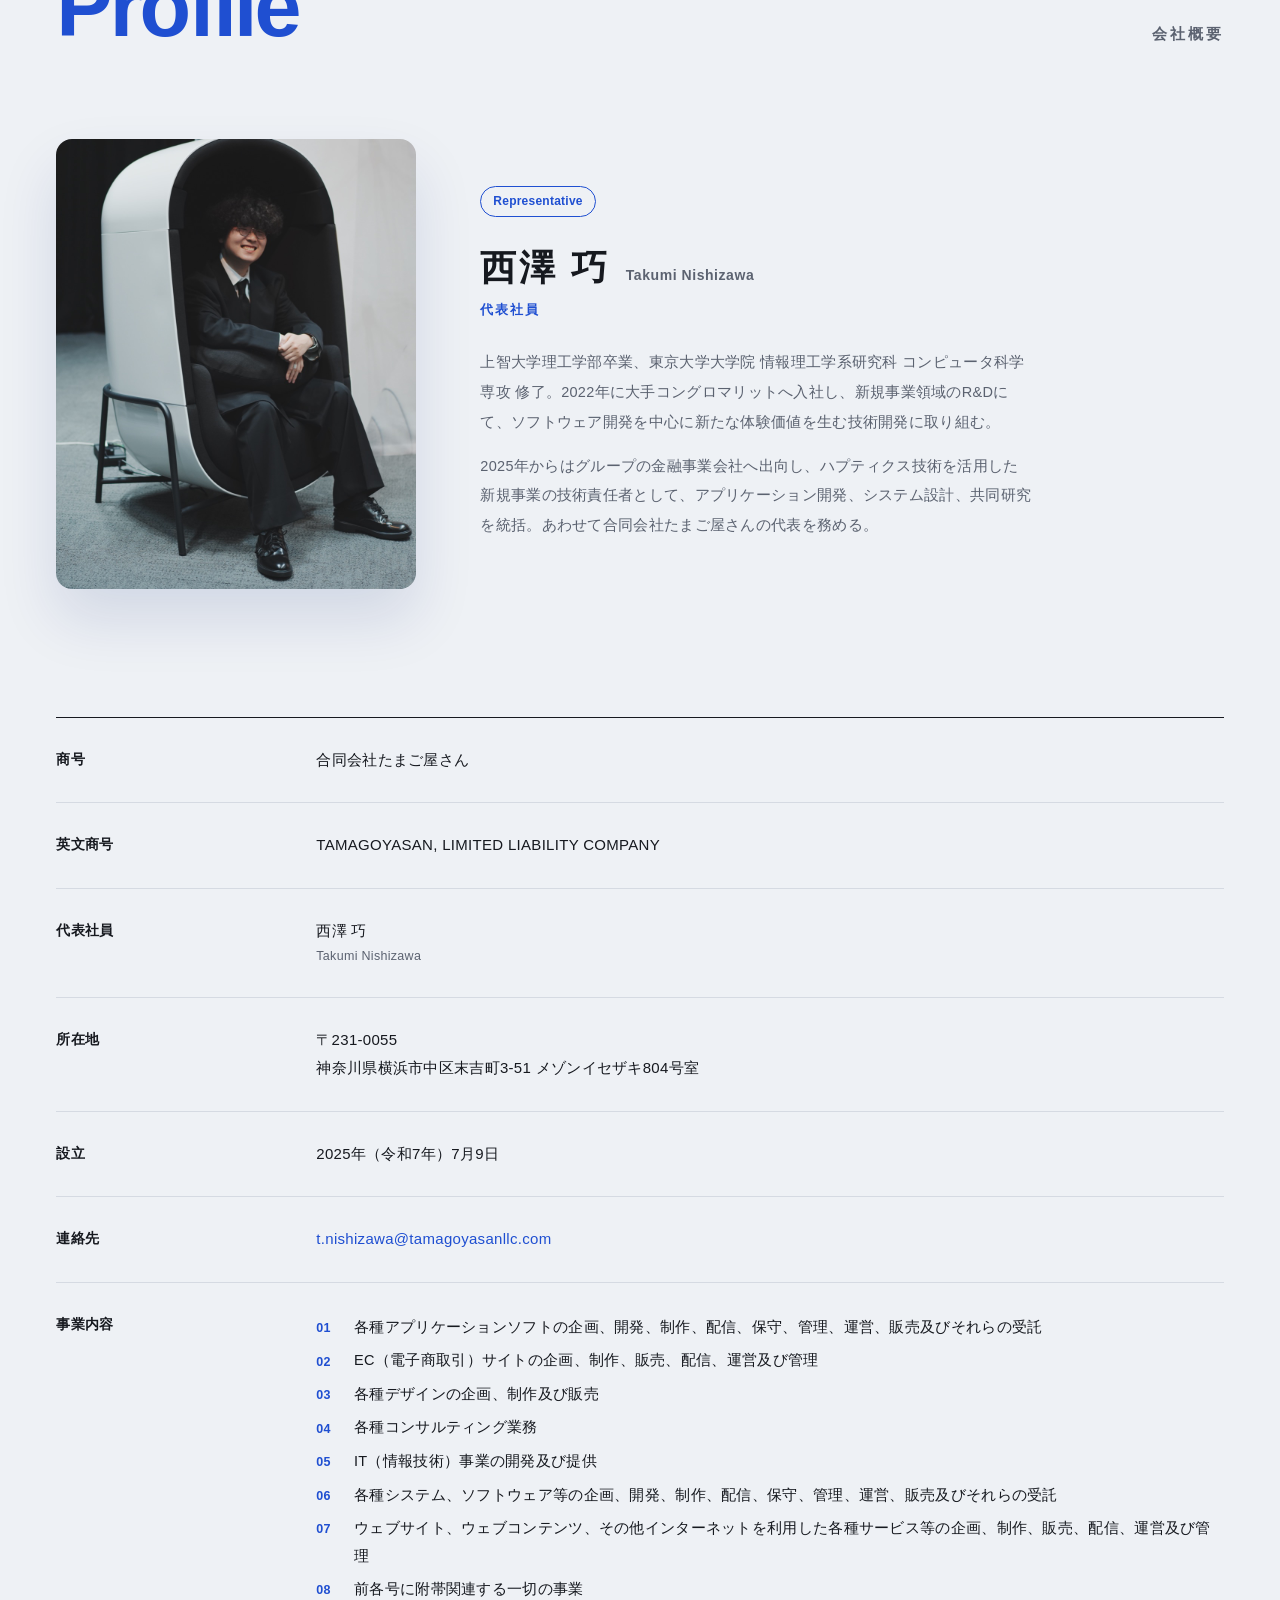
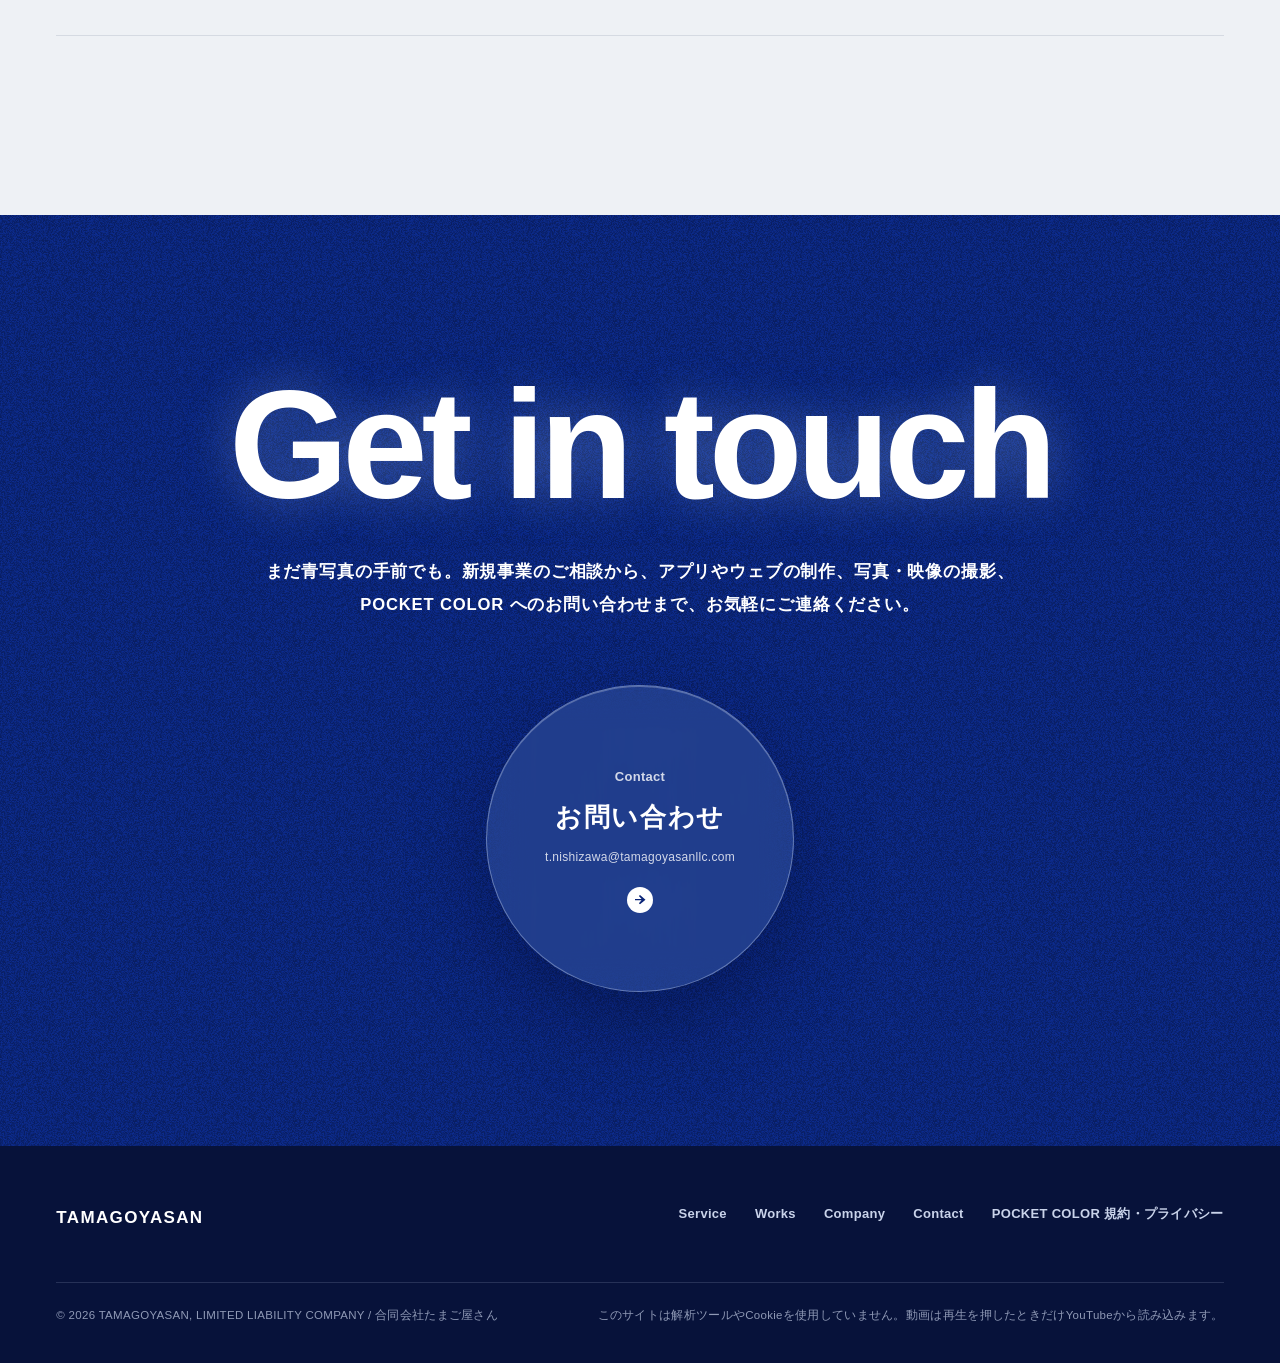
==== commit a3b35c82: "POCKET COLOR を App Store 配信中に更新し、リンク・画面・アイコン・紹介文を最新版にする Co-authored-by: Cursor <cursoragent@cursor.c" ====
--- a/index.html
+++ b/index.html
@@ -81,7 +81,11 @@
       "name": "POCKET COLOR",
       "applicationCategory": "PhotographyApplication",
       "operatingSystem": "iOS, iPadOS",
-      "description": "フィルムの色と粒子で仕上げる、写真・動画のためのiOSアプリ。RAW現像、マスク補正、多重露光、動画編集、ルックを当てたままの撮影まで、すべて端末の中だけで完結します。",
+      "description": "映画用フィルムを模した10種のルックと、物理から作る粒子で仕上げる、写真・動画のためのiOSアプリ。RAW現像、マスク補正、多重露光、動画編集、ルックを当てたままの撮影まで、すべて端末の中だけで完結します。",
+      "url": "https://apps.apple.com/jp/app/pocket-color/id6816624728",
+      "downloadUrl": "https://apps.apple.com/jp/app/pocket-color/id6816624728",
+      "datePublished": "2026-10-20",
+      "offers": {"@type": "Offer", "price": "0", "priceCurrency": "JPY"},
       "image": "https://tamagoyasanllc.com/assets/pocket-color-icon.png",
       "publisher": {"@id": "https://tamagoyasanllc.com/#organization"}
     }
@@ -167,15 +171,15 @@
       </ul>
 
       <div class="cards">
-        <a class="card rise" data-kind="app build" href="https://tamagoya-san.github.io/pocketcolor-lab-legal/legal/">
+        <a class="card rise" data-kind="app build" href="https://apps.apple.com/jp/app/pocket-color/id6816624728" target="_blank" rel="noopener">
           <span class="thumb thumb-app">
-            <img src="assets/pocket-color-full.jpg" alt="POCKET COLOR の全画面表示。紅葉を AMBER のルックで現像した写真" loading="lazy">
-            <img src="assets/pocket-color-look.jpg" alt="POCKET COLOR のルックを選ぶ画面" loading="lazy">
+            <img src="assets/pocket-color-full.jpg" alt="POCKET COLOR の全画面表示。紅葉を 2383 のルックで現像した写真" loading="lazy">
+            <img src="assets/pocket-color-look.jpg" alt="POCKET COLOR のルックを選ぶ画面。映画用フィルムを模したルックが並ぶ" loading="lazy">
           </span>
           <span class="chip">App</span>
           <strong>POCKET COLOR</strong>
-          <span class="desc">フィルムの色と粒子で仕上げる、写真・動画のためのiOSアプリ。RAW現像、マスク補正、多重露光、動画編集、ルックを当てたままの撮影まで、すべて端末の中だけで完結します。</span>
-          <span class="meta">iOS / iPadOS — 2026 — App Store 近日公開</span>
+          <span class="desc">映画用フィルムを模した10種のルックと、物理から作る粒子で仕上げる、写真・動画のためのiOSアプリ。RAW現像、マスク補正、多重露光、動画編集、ルックを当てたままの撮影まで、すべて端末の中だけで完結します。</span>
+          <span class="meta">iOS / iPadOS — 2026 — App Store で配信中 ↗</span>
         </a>
 
         <a class="card rise" data-kind="web build" href="https://verno-medical-science.com/" target="_blank" rel="noopener">
--- a/style.css
+++ b/style.css
@@ -152,7 +152,7 @@
 .thumb img { width: 100%; height: 100%; object-fit: cover; transition: transform 1.1s var(--ease); }
 .card:hover .thumb img { transform: scale(1.045); }
 .thumb-app { background: linear-gradient(160deg, #0d2c8f, #07123a); display: flex; gap: 6%; justify-content: center; align-items: center; }
-.thumb-app img { width: 27%; height: auto; aspect-ratio: 1284 / 2778; border-radius: 16px; box-shadow: 0 24px 50px rgba(0, 0, 0, .45); }
+.thumb-app img { width: 27%; height: auto; aspect-ratio: 1320 / 2868; border-radius: 16px; box-shadow: 0 24px 50px rgba(0, 0, 0, .45); }
 .thumb-app img + img { margin-top: 14%; }
 .thumb-top img { object-position: 50% 0; }
 .thumb-reel { display: grid; grid-template-columns: 1fr 1fr 1fr; gap: 3px; background: #000; }
